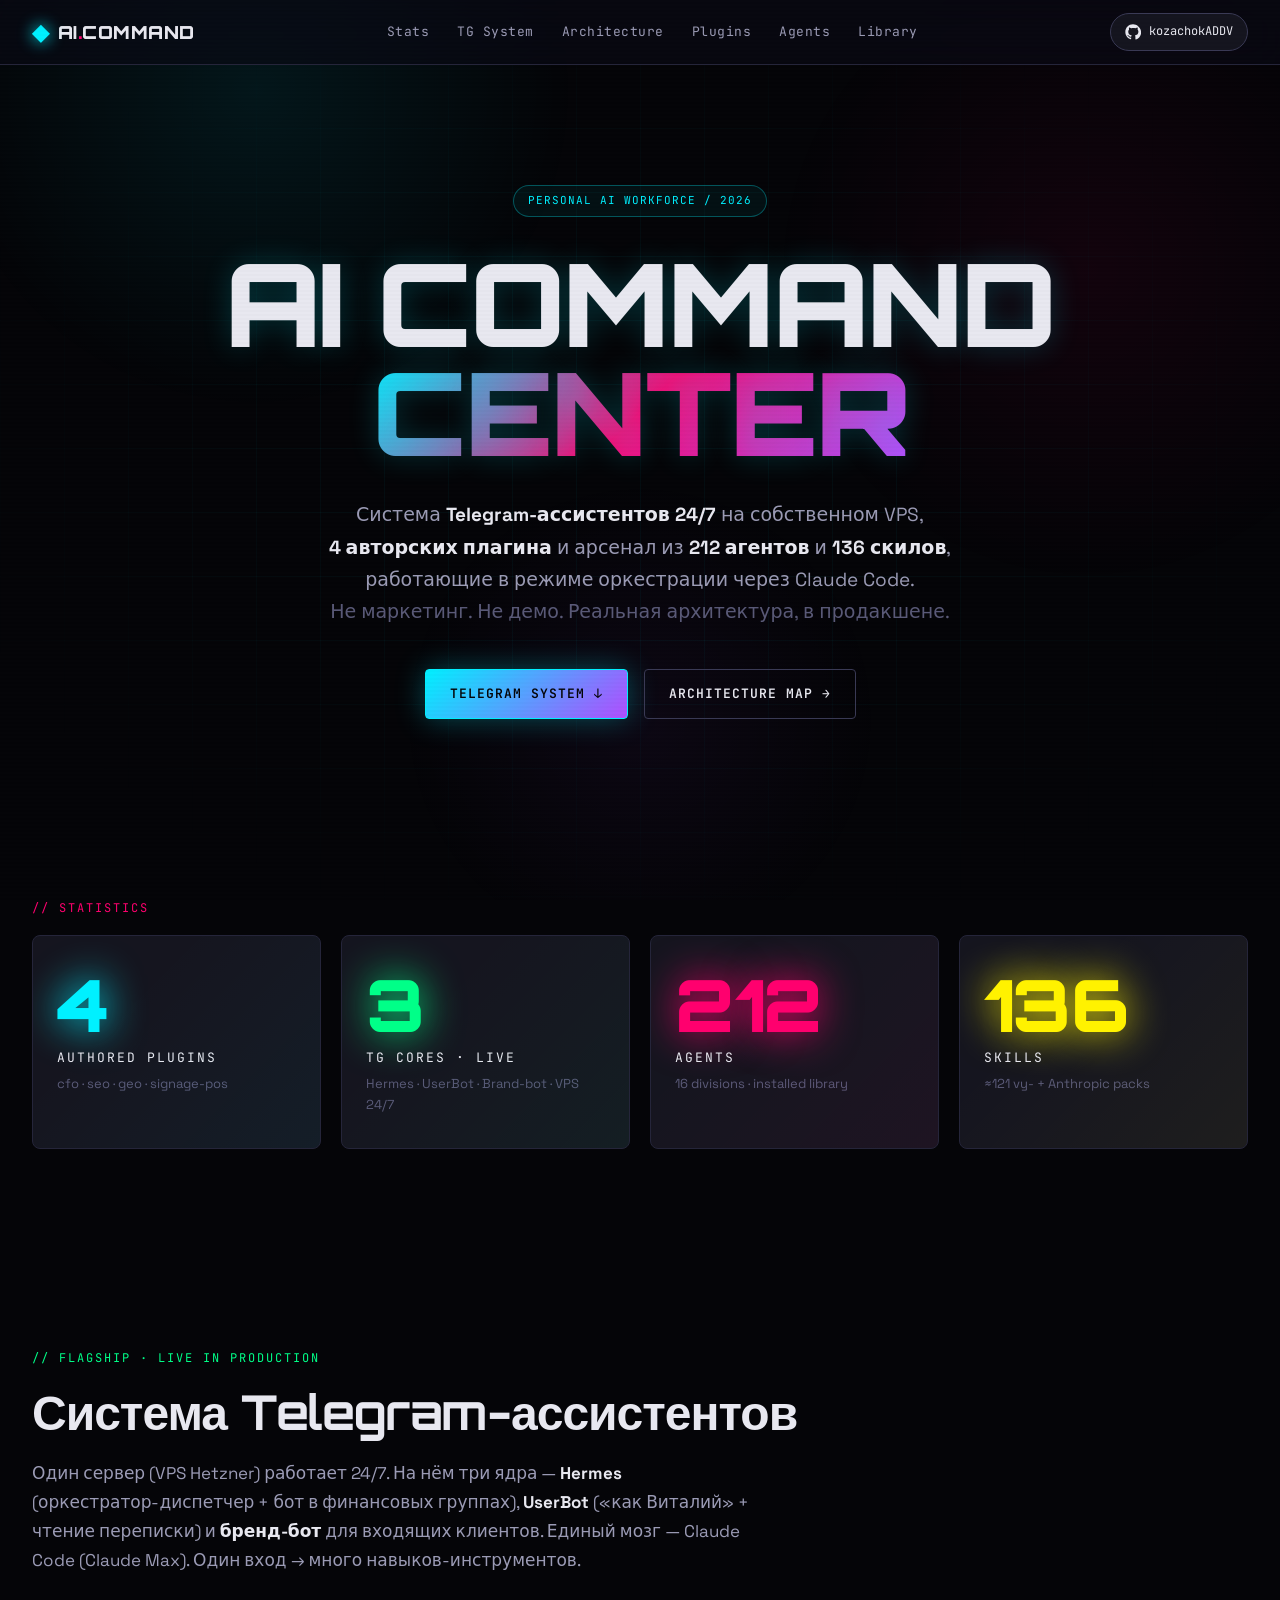
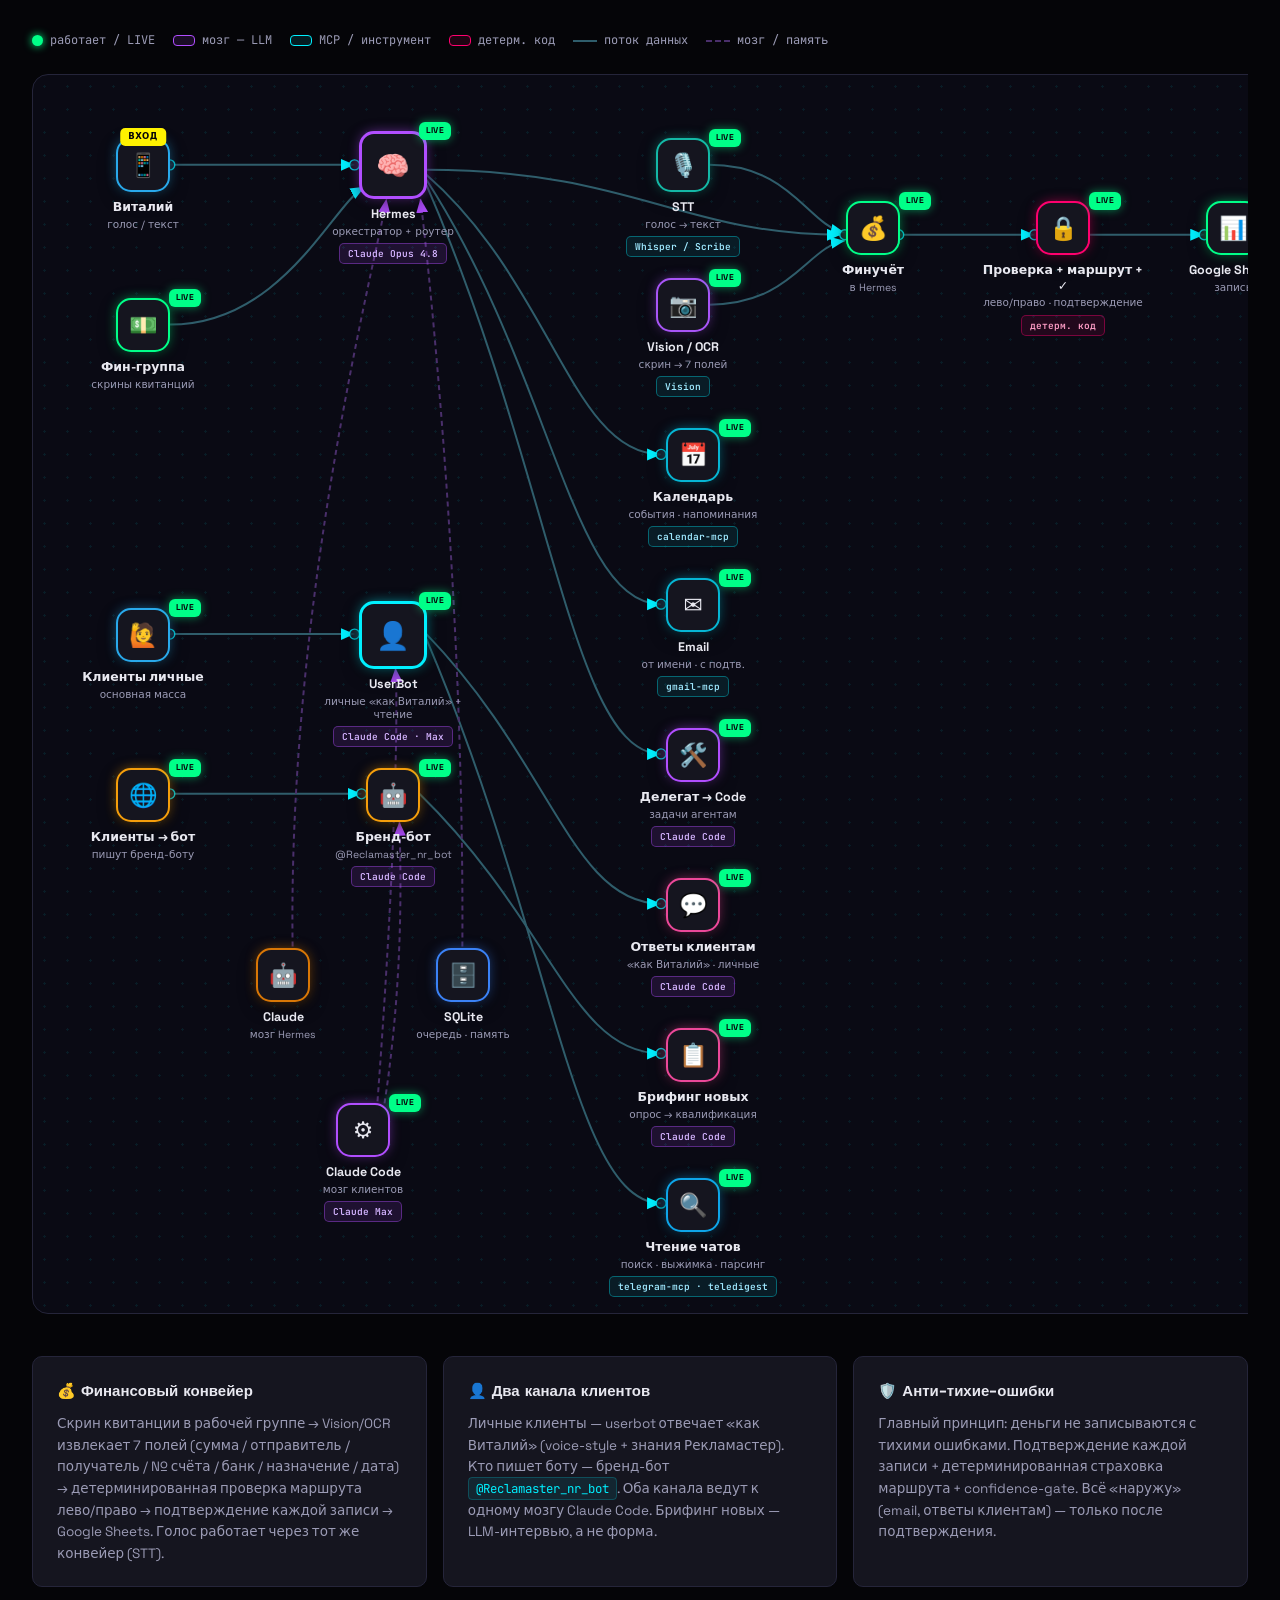
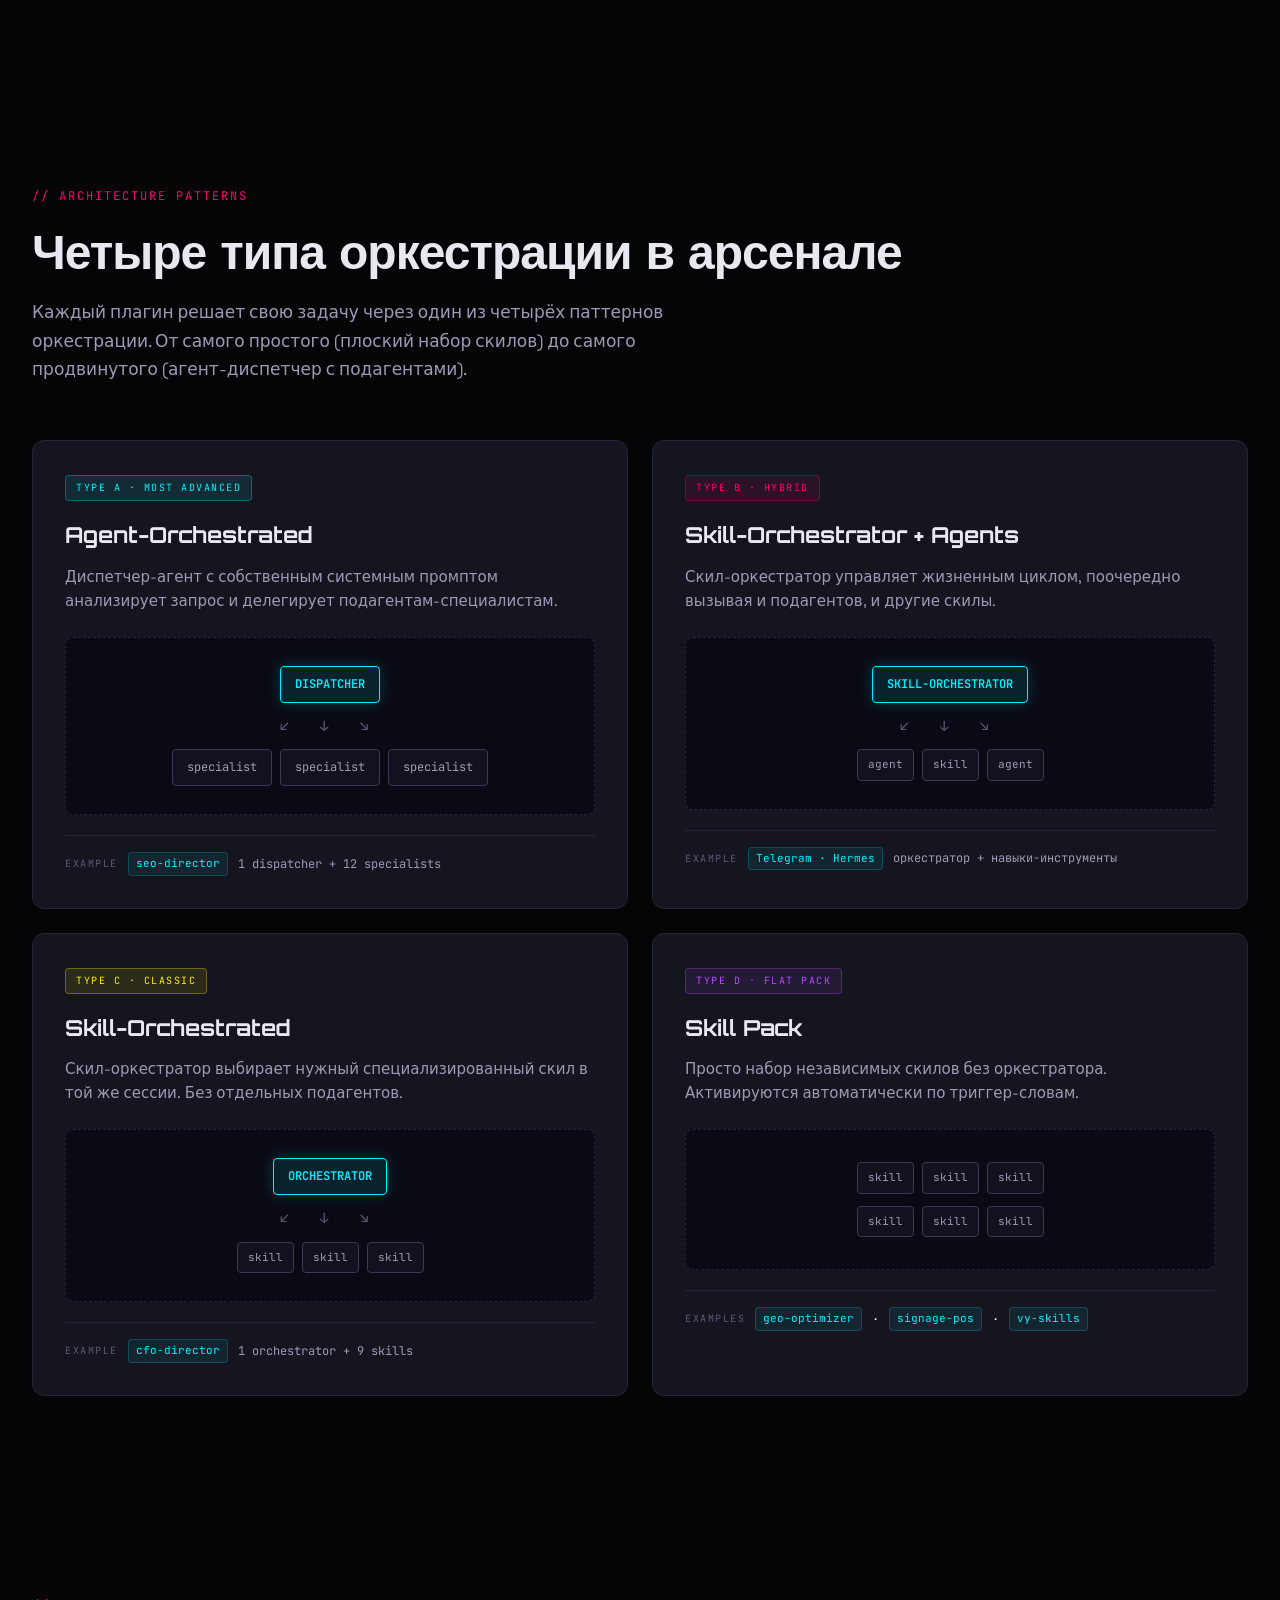
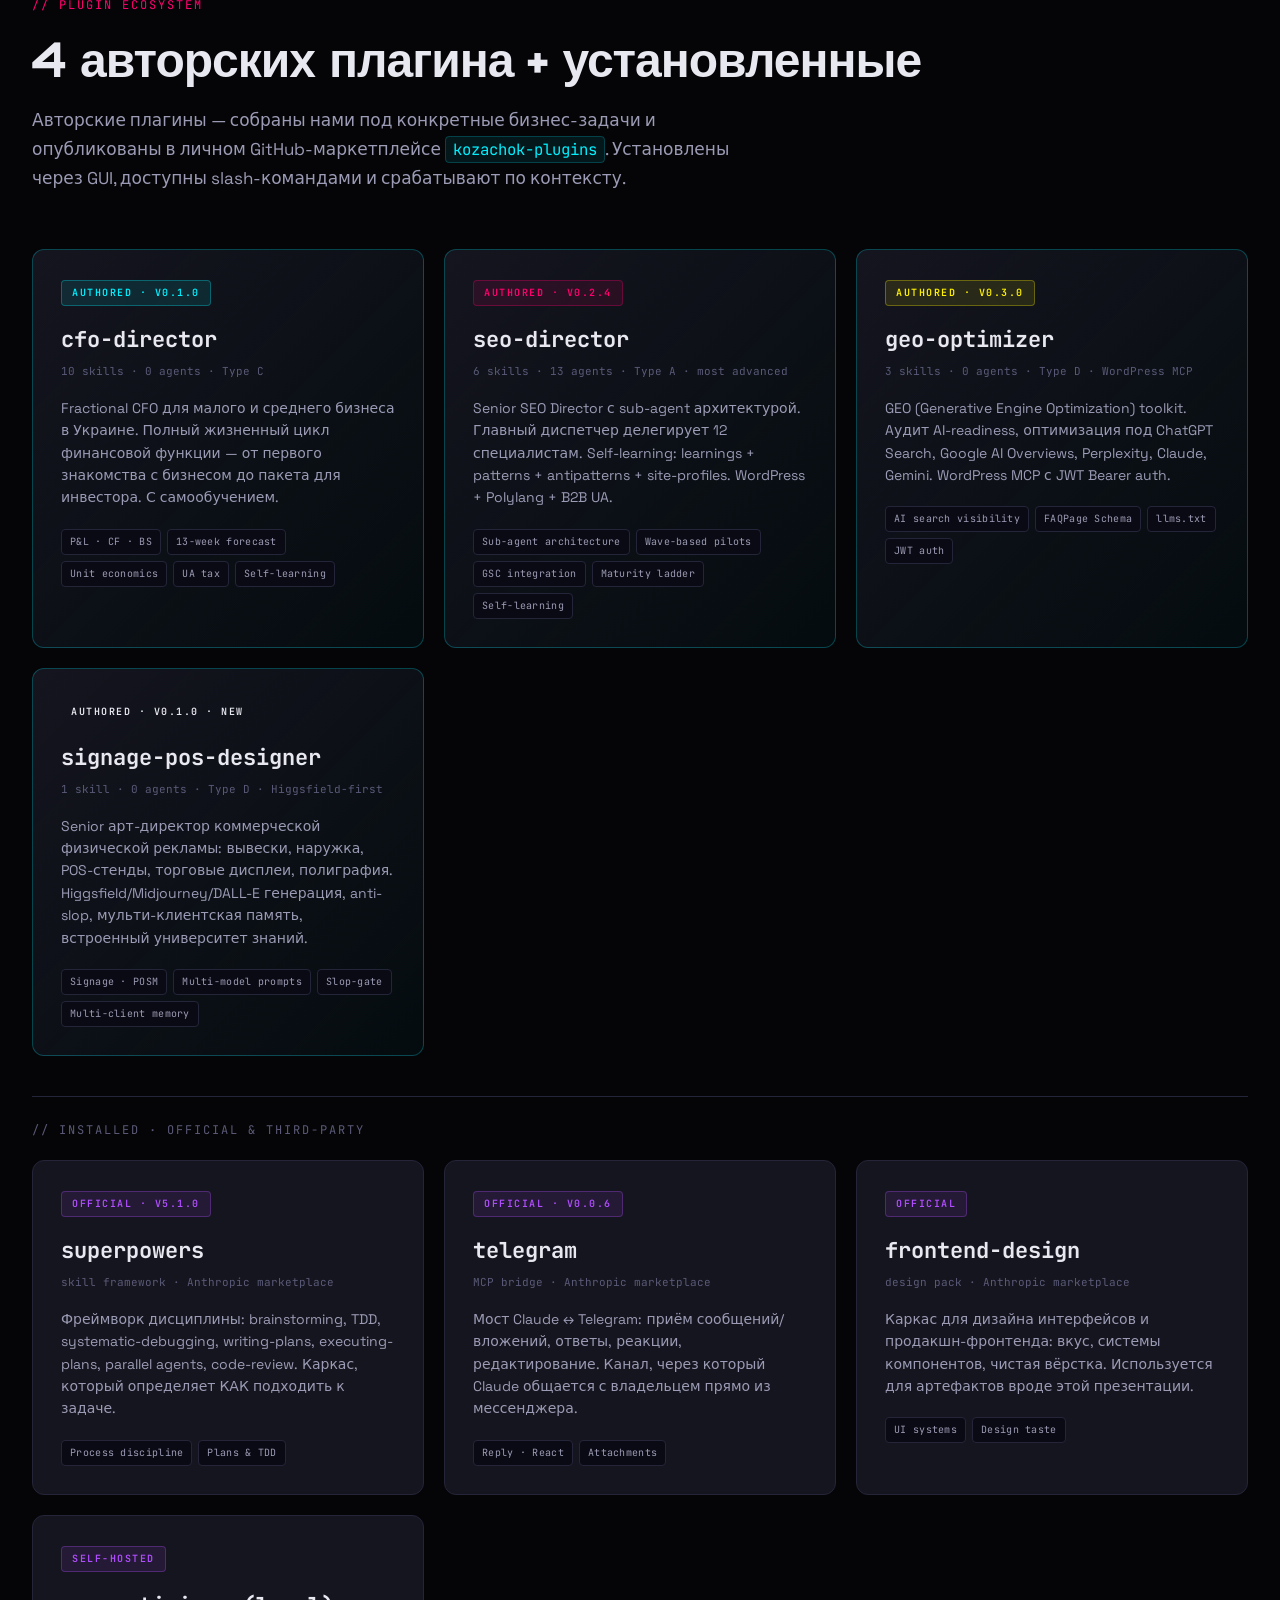
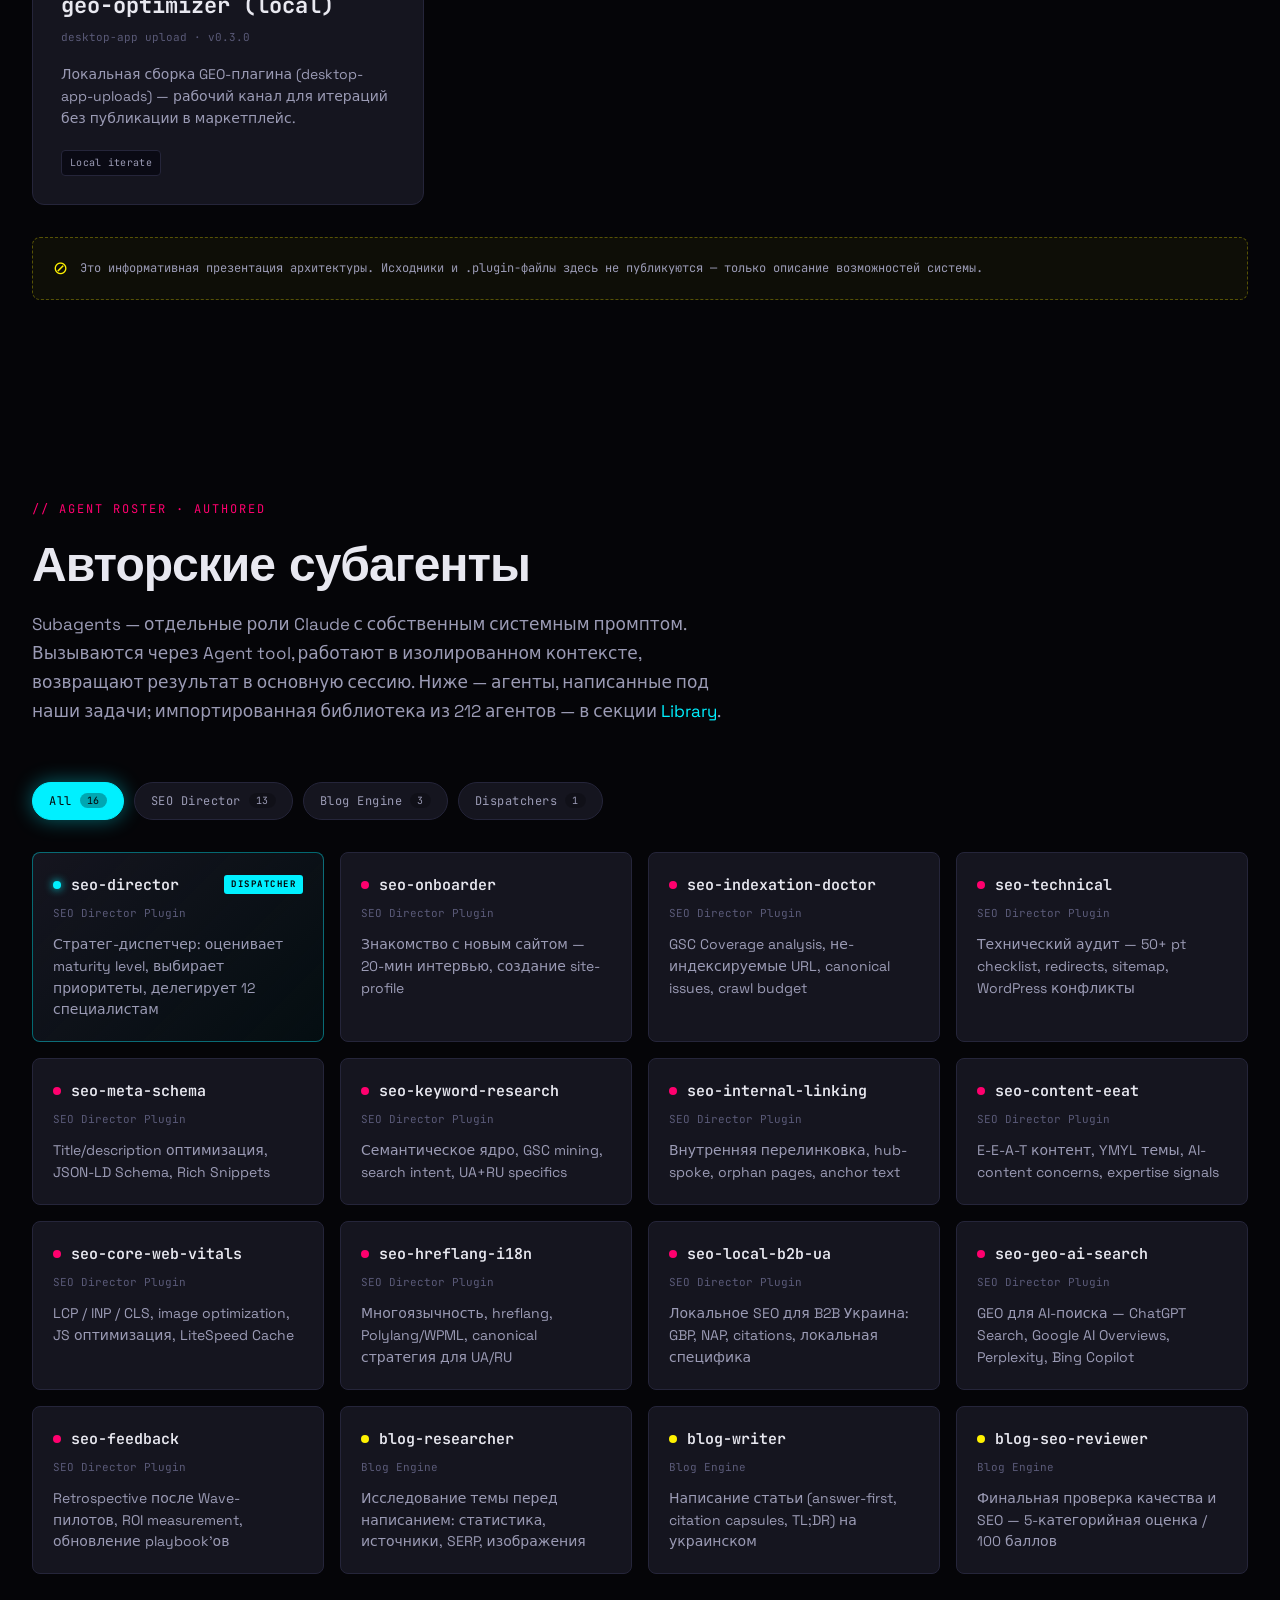
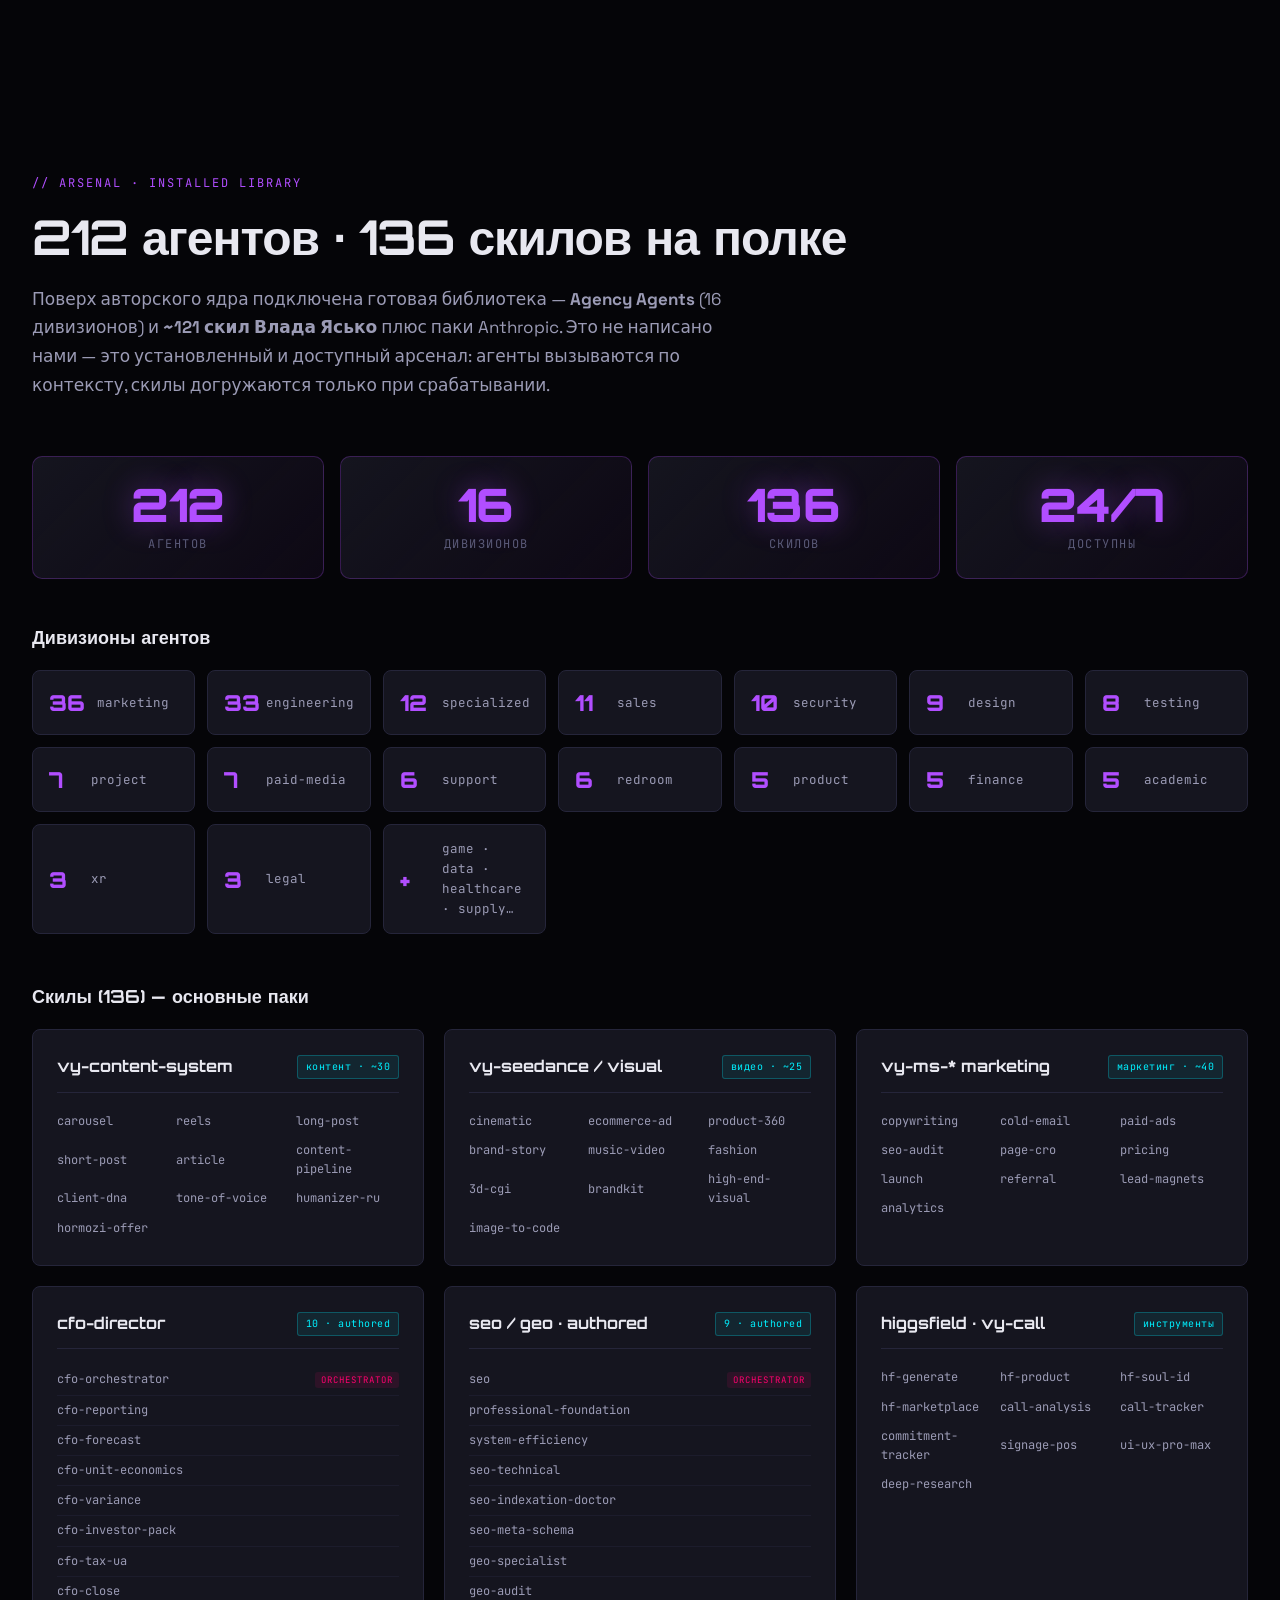
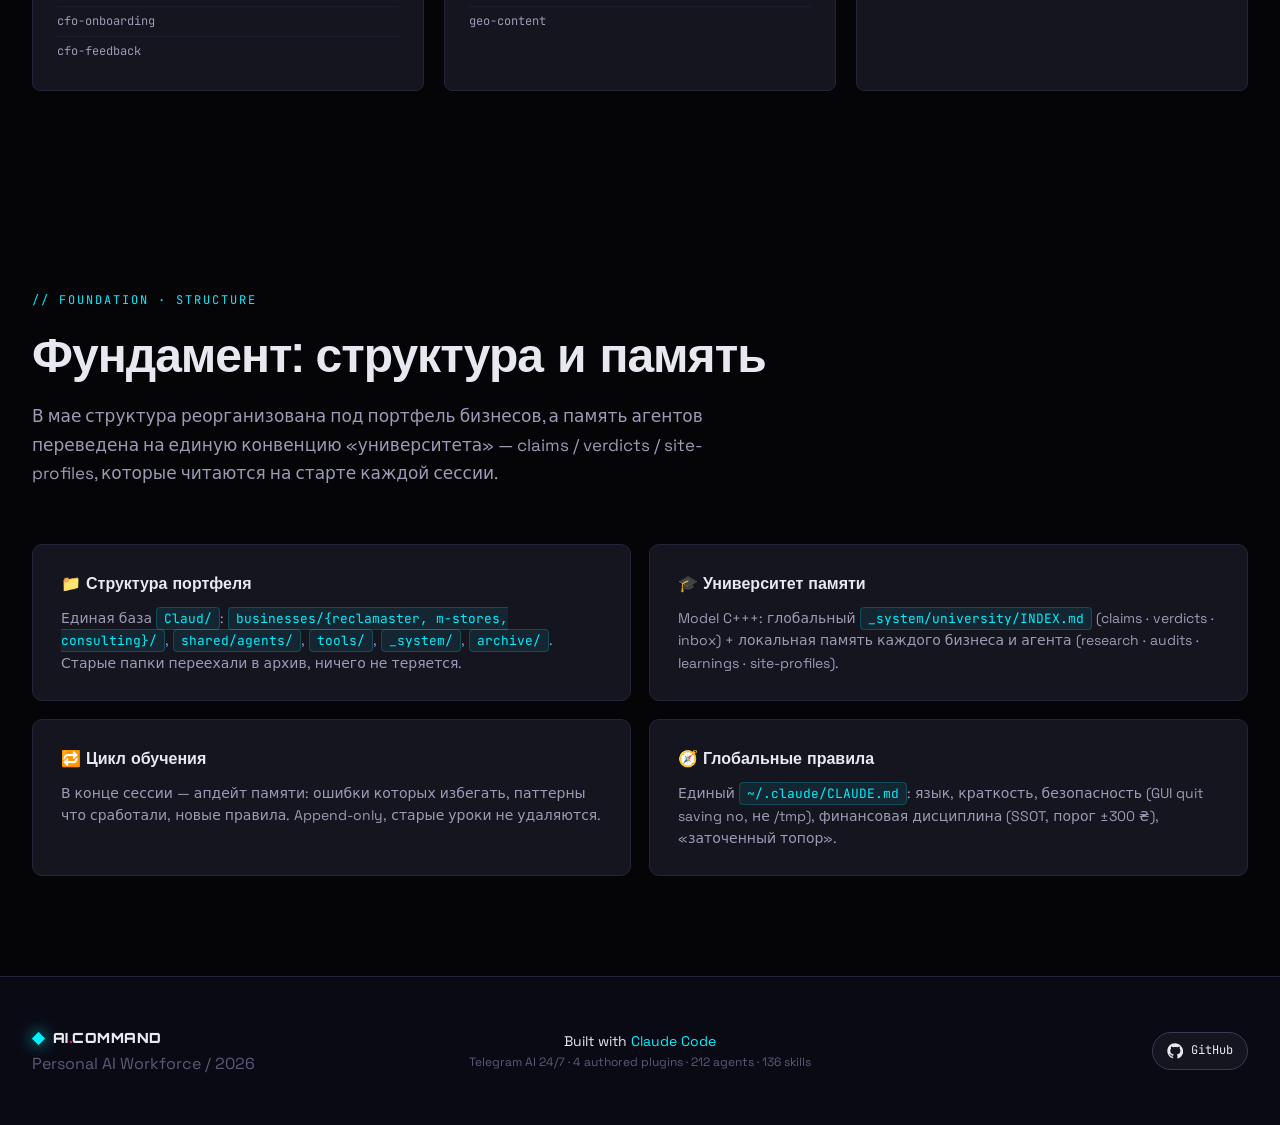
==== v2/index.html @ e868cdbb "v2: Telegram AI system + 212 agents/136 skills library; keep v1 archived - Root + /v2/ = new version" ====
<!DOCTYPE html>
<html lang="ru">
<head>
<meta charset="UTF-8">
<meta name="viewport" content="width=device-width, initial-scale=1.0">
<meta name="description" content="Personal AI Workforce — система Telegram-ассистентов 24/7, 4 авторских плагина, 212 агентов и 136 скилов. Архитектура персональной AI-команды на базе Claude Code.">
<meta name="theme-color" content="#0a0a0f">
<title>AI COMMAND CENTER — Personal AI Workforce</title>
<link rel="preconnect" href="https://fonts.googleapis.com">
<link rel="preconnect" href="https://fonts.gstatic.com" crossorigin>
<link href="https://fonts.googleapis.com/css2?family=JetBrains+Mono:wght@400;600;800&family=Space+Grotesk:wght@400;500;700&family=Orbitron:wght@700;900&display=swap" rel="stylesheet">
<link rel="stylesheet" href="style.css">
</head>
<body>

<!-- Animated grid background -->
<div class="bg-grid" aria-hidden="true"></div>
<div class="bg-glow" aria-hidden="true"></div>
<div class="scanlines" aria-hidden="true"></div>

<!-- BOOT SEQUENCE OVERLAY -->
<div class="boot-overlay" id="bootOverlay">
  <div class="boot-content">
    <div class="boot-line">&gt; SYSTEM INITIALIZED<span class="cursor">_</span></div>
    <div class="boot-line">&gt; LOADING NEURAL ARCHITECTURE...</div>
    <div class="boot-line">&gt; TELEGRAM AI SYSTEM — ONLINE 24/7</div>
    <div class="boot-line">&gt; SPAWNING 212 AGENTS · 136 SKILLS</div>
    <div class="boot-line">&gt; MOUNTING 4 AUTHORED PLUGINS</div>
    <div class="boot-line success">&gt; AI COMMAND CENTER ONLINE</div>
  </div>
</div>

<!-- HEADER -->
<header class="site-header">
  <div class="container header-row">
    <div class="logo">
      <span class="logo-mark">◆</span>
      <span class="logo-text">AI<span class="accent">.</span>COMMAND</span>
    </div>
    <nav class="site-nav">
      <a href="#stats">Stats</a>
      <a href="#system">TG System</a>
      <a href="#architecture">Architecture</a>
      <a href="#plugins">Plugins</a>
      <a href="#agents">Agents</a>
      <a href="#library">Library</a>
    </nav>
    <a class="github-pill" href="https://github.com/kozachokADDV/ai-arsenal" target="_blank" rel="noopener">
      <svg width="16" height="16" viewBox="0 0 24 24" fill="currentColor"><path d="M12 .5C5.6.5.5 5.6.5 12c0 5.1 3.3 9.4 7.9 10.9.6.1.8-.2.8-.6v-2c-3.2.7-3.9-1.4-3.9-1.4-.5-1.3-1.3-1.7-1.3-1.7-1.1-.7.1-.7.1-.7 1.2.1 1.8 1.2 1.8 1.2 1.1 1.8 2.8 1.3 3.5 1 .1-.8.4-1.3.8-1.6-2.6-.3-5.3-1.3-5.3-5.7 0-1.3.4-2.3 1.2-3.1-.1-.3-.5-1.5.1-3.2 0 0 1-.3 3.3 1.2 1-.3 2-.4 3-.4s2 .1 3 .4c2.3-1.5 3.3-1.2 3.3-1.2.6 1.7.2 2.9.1 3.2.7.8 1.2 1.8 1.2 3.1 0 4.4-2.7 5.4-5.3 5.7.4.4.8 1.1.8 2.2v3.3c0 .3.2.7.8.6 4.6-1.5 7.9-5.8 7.9-10.9C23.5 5.6 18.4.5 12 .5z"/></svg>
      <span>kozachokADDV</span>
    </a>
  </div>
</header>

<!-- HERO -->
<section class="hero">
  <div class="container hero-content">
    <div class="hero-tag">PERSONAL AI WORKFORCE / 2026</div>
    <h1 class="hero-title">
      <span class="glitch" data-text="AI COMMAND">AI COMMAND</span>
      <br>
      <span class="glitch alt" data-text="CENTER">CENTER</span>
    </h1>
    <p class="hero-sub">
      Система <strong>Telegram-ассистентов 24/7</strong> на собственном VPS,<br>
      <strong>4 авторских плагина</strong> и арсенал из <strong>212 агентов</strong> и <strong>136 скилов</strong>,<br>
      работающие в режиме оркестрации через Claude Code.<br>
      <span class="muted">Не маркетинг. Не демо. Реальная архитектура, в продакшене.</span>
    </p>
    <div class="hero-cta">
      <a href="#system" class="btn-primary">TELEGRAM SYSTEM ↓</a>
      <a href="#architecture" class="btn-ghost">ARCHITECTURE MAP →</a>
    </div>
  </div>
</section>

<!-- STATS -->
<section class="stats" id="stats">
  <div class="container">
    <div class="section-label">// STATISTICS</div>
    <div class="stats-grid">
      <div class="stat-card cyan">
        <div class="stat-num" data-target="4">0</div>
        <div class="stat-label">Authored plugins</div>
        <div class="stat-sub">cfo · seo · geo · signage-pos</div>
      </div>
      <div class="stat-card green">
        <div class="stat-num" data-target="3">0</div>
        <div class="stat-label">TG cores · LIVE</div>
        <div class="stat-sub">Hermes · UserBot · Brand-bot · VPS 24/7</div>
      </div>
      <div class="stat-card magenta">
        <div class="stat-num" data-target="212">0</div>
        <div class="stat-label">Agents</div>
        <div class="stat-sub">16 divisions · installed library</div>
      </div>
      <div class="stat-card yellow">
        <div class="stat-num" data-target="136">0</div>
        <div class="stat-label">Skills</div>
        <div class="stat-sub">≈121 vy- + Anthropic packs</div>
      </div>
    </div>
  </div>
</section>

<!-- TELEGRAM ASSISTANT SYSTEM -->
<section class="tg-section" id="system">
  <div class="container">
    <div class="section-label">// FLAGSHIP · LIVE IN PRODUCTION</div>
    <h2 class="section-title">Система Telegram-ассистентов</h2>
    <p class="section-intro">
      Один сервер (VPS Hetzner) работает 24/7. На нём три ядра — <strong>Hermes</strong> (оркестратор-диспетчер + бот в финансовых группах), <strong>UserBot</strong> («как Виталий» + чтение переписки) и <strong>бренд-бот</strong> для входящих клиентов. Единый мозг — Claude Code (Claude Max). Один вход → много навыков-инструментов.
    </p>

    <div class="tg-legend">
      <span><i class="tg-st live"></i> работает / LIVE</span>
      <span><i class="tg-chip-demo brain"></i> мозг — LLM</span>
      <span><i class="tg-chip-demo tool"></i> MCP / инструмент</span>
      <span><i class="tg-chip-demo det"></i> детерм. код</span>
      <span><i class="tg-line"></i> поток данных</span>
      <span><i class="tg-line d"></i> мозг / память</span>
    </div>

    <div class="tg-scroll">
      <div class="tg-canvas">
        <svg class="tg-wires" viewBox="0 0 1340 1240" preserveAspectRatio="none">
          <defs>
            <marker id="ar" markerWidth="9" markerHeight="9" refX="7" refY="3" orient="auto"><path d="M0,0 L7,3 L0,6 Z" fill="#00f0ff"/></marker>
            <marker id="ard" markerWidth="9" markerHeight="9" refX="7" refY="3" orient="auto"><path d="M0,0 L7,3 L0,6 Z" fill="#b14eff"/></marker>
          </defs>
          <g fill="none" stroke="#2f5d6b" stroke-width="2" marker-end="url(#ar)">
            <path d="M137,90 C240,90 290,90 322,90"/>
            <path d="M137,250 C250,250 300,130 332,112"/>
            <path d="M137,560 C240,560 290,560 322,560"/>
            <path d="M137,720 C240,720 300,720 329,720"/>
            <path d="M394,95 C600,95 650,160 809,160"/>
            <path d="M394,100 C520,210 540,380 629,380"/>
            <path d="M394,105 C520,300 540,530 629,530"/>
            <path d="M394,110 C520,400 540,680 629,680"/>
            <path d="M394,560 C520,690 540,830 629,830"/>
            <path d="M394,565 C520,860 540,1130 629,1130"/>
            <path d="M387,720 C520,850 540,980 629,980"/>
            <path d="M677,90 C760,90 775,150 813,158"/>
            <path d="M677,230 C760,230 775,172 813,166"/>
            <path d="M867,160 C950,160 960,160 1003,160"/>
            <path d="M1057,160 C1140,160 1150,160 1173,160"/>
          </g>
          <g fill="none" stroke="#4a2f6b" stroke-width="2" stroke-dasharray="5 4" marker-end="url(#ard)">
            <path d="M260,873 C255,520 345,180 354,124"/>
            <path d="M430,873 C432,520 395,180 388,124"/>
            <path d="M345,1028 C362,800 366,640 363,594"/>
            <path d="M352,1030 C372,900 368,790 367,748"/>
          </g>
          <g fill="#1c1c2a" stroke="#00f0ff" stroke-width="1.4" opacity="0.85">
            <circle cx="137" cy="90" r="5"/><circle cx="322" cy="90" r="5"/>
            <circle cx="137" cy="560" r="5"/><circle cx="322" cy="560" r="5"/>
            <circle cx="137" cy="720" r="5"/><circle cx="329" cy="720" r="5"/>
            <circle cx="629" cy="380" r="5"/><circle cx="629" cy="530" r="5"/><circle cx="629" cy="680" r="5"/>
            <circle cx="629" cy="830" r="5"/><circle cx="629" cy="980" r="5"/><circle cx="629" cy="1130" r="5"/>
            <circle cx="813" cy="160" r="5"/><circle cx="867" cy="160" r="5"/><circle cx="1003" cy="160" r="5"/><circle cx="1173" cy="160" r="5"/>
          </g>
        </svg>

        <!-- INPUTS -->
        <div class="tg-node" style="--c:#29a9eb;left:110px;top:63px"><span class="tg-trig">вход</span><div class="tg-ic">📱</div><div class="tg-nm">Виталий</div><div class="tg-sb">голос / текст</div></div>
        <div class="tg-node" style="--c:#00ff88;left:110px;top:223px"><span class="tg-st live">LIVE</span><div class="tg-ic">💵</div><div class="tg-nm">Фин-группа</div><div class="tg-sb">скрины квитанций</div></div>
        <div class="tg-node" style="--c:#29a9eb;left:110px;top:533px"><span class="tg-st live">LIVE</span><div class="tg-ic">🙋</div><div class="tg-nm">Клиенты личные</div><div class="tg-sb">основная масса</div></div>
        <div class="tg-node" style="--c:#f59e0b;left:110px;top:693px"><span class="tg-st live">LIVE</span><div class="tg-ic">🌐</div><div class="tg-nm">Клиенты → бот</div><div class="tg-sb">пишут бренд-боту</div></div>

        <!-- CORES -->
        <div class="tg-node big" style="--c:#b14eff;left:360px;top:56px"><span class="tg-st live">LIVE</span><div class="tg-ic">🧠</div><div class="tg-nm">Hermes</div><div class="tg-sb">оркестратор + роутер</div><div class="tg-br brain">Claude Opus 4.8</div></div>
        <div class="tg-node big" style="--c:#00f0ff;left:360px;top:526px"><span class="tg-st live">LIVE</span><div class="tg-ic">👤</div><div class="tg-nm">UserBot</div><div class="tg-sb">личные «как Виталий» + чтение</div><div class="tg-br brain">Claude Code · Max</div></div>
        <div class="tg-node" style="--c:#f59e0b;left:360px;top:693px"><span class="tg-st live">LIVE</span><div class="tg-ic">🤖</div><div class="tg-nm">Бренд-бот</div><div class="tg-sb">@Reclamaster_nr_bot</div><div class="tg-br brain">Claude Code</div></div>

        <!-- SUBS -->
        <div class="tg-node" style="--c:#d97706;left:250px;top:873px"><div class="tg-ic">🤖</div><div class="tg-nm">Claude</div><div class="tg-sb">мозг Hermes</div></div>
        <div class="tg-node" style="--c:#3b82f6;left:430px;top:873px"><div class="tg-ic">🗄️</div><div class="tg-nm">SQLite</div><div class="tg-sb">очередь · память</div></div>
        <div class="tg-node" style="--c:#b14eff;left:330px;top:1028px"><span class="tg-st live">LIVE</span><div class="tg-ic">⚙️</div><div class="tg-nm">Claude Code</div><div class="tg-sb">мозг клиентов</div><div class="tg-br brain">Claude Max</div></div>

        <!-- FINANCE BAND -->
        <div class="tg-node" style="--c:#14b8a6;left:650px;top:63px"><span class="tg-st live">LIVE</span><div class="tg-ic">🎙️</div><div class="tg-nm">STT</div><div class="tg-sb">голос → текст</div><div class="tg-br tool">Whisper / Scribe</div></div>
        <div class="tg-node" style="--c:#a855f7;left:650px;top:203px"><span class="tg-st live">LIVE</span><div class="tg-ic">📷</div><div class="tg-nm">Vision / OCR</div><div class="tg-sb">скрин → 7 полей</div><div class="tg-br tool">Vision</div></div>
        <div class="tg-node" style="--c:#00ff88;left:840px;top:126px"><span class="tg-st live">LIVE</span><div class="tg-ic">💰</div><div class="tg-nm">Финучёт</div><div class="tg-sb">в Hermes</div></div>
        <div class="tg-node" style="--c:#ff006e;left:1030px;top:126px"><span class="tg-st live">LIVE</span><div class="tg-ic">🔒</div><div class="tg-nm">Проверка + маршрут + ✓</div><div class="tg-sb">лево/право · подтверждение</div><div class="tg-br det">детерм. код</div></div>
        <div class="tg-node" style="--c:#00ff88;left:1200px;top:126px"><span class="tg-st live">LIVE</span><div class="tg-ic">📊</div><div class="tg-nm">Google Sheets</div><div class="tg-sb">запись</div></div>

        <!-- SKILLS COLUMN -->
        <div class="tg-node" style="--c:#06b6d4;left:660px;top:353px"><span class="tg-st live">LIVE</span><div class="tg-ic">📅</div><div class="tg-nm">Календарь</div><div class="tg-sb">события · напоминания</div><div class="tg-br tool">calendar-mcp</div></div>
        <div class="tg-node" style="--c:#06b6d4;left:660px;top:503px"><span class="tg-st live">LIVE</span><div class="tg-ic">✉️</div><div class="tg-nm">Email</div><div class="tg-sb">от имени · с подтв.</div><div class="tg-br tool">gmail-mcp</div></div>
        <div class="tg-node" style="--c:#b14eff;left:660px;top:653px"><span class="tg-st live">LIVE</span><div class="tg-ic">🛠️</div><div class="tg-nm">Делегат → Code</div><div class="tg-sb">задачи агентам</div><div class="tg-br brain">Claude Code</div></div>
        <div class="tg-node" style="--c:#ec4899;left:660px;top:803px"><span class="tg-st live">LIVE</span><div class="tg-ic">💬</div><div class="tg-nm">Ответы клиентам</div><div class="tg-sb">«как Виталий» · личные</div><div class="tg-br brain">Claude Code</div></div>
        <div class="tg-node" style="--c:#ec4899;left:660px;top:953px"><span class="tg-st live">LIVE</span><div class="tg-ic">📋</div><div class="tg-nm">Брифинг новых</div><div class="tg-sb">опрос → квалификация</div><div class="tg-br brain">Claude Code</div></div>
        <div class="tg-node" style="--c:#0ea5e9;left:660px;top:1103px"><span class="tg-st live">LIVE</span><div class="tg-ic">🔍</div><div class="tg-nm">Чтение чатов</div><div class="tg-sb">поиск · выжимка · парсинг</div><div class="tg-br tool">telegram-mcp · teledigest</div></div>
      </div>
    </div>

    <div class="tg-cards">
      <div class="tg-card">
        <h4>💰 Финансовый конвейер</h4>
        <p>Скрин квитанции в рабочей группе → Vision/OCR извлекает 7 полей (сумма / отправитель / получатель / № счёта / банк / назначение / дата) → детерминированная проверка маршрута лево/право → подтверждение каждой записи → Google Sheets. Голос работает через тот же конвейер (STT).</p>
      </div>
      <div class="tg-card">
        <h4>👤 Два канала клиентов</h4>
        <p>Личные клиенты — userbot отвечает «как Виталий» (voice-style + знания Рекламастер). Кто пишет боту — бренд-бот <code>@Reclamaster_nr_bot</code>. Оба канала ведут к одному мозгу Claude Code. Брифинг новых — LLM-интервью, а не форма.</p>
      </div>
      <div class="tg-card">
        <h4>🛡️ Анти-тихие-ошибки</h4>
        <p>Главный принцип: деньги не записываются с тихими ошибками. Подтверждение каждой записи + детерминированная страховка маршрута + confidence-gate. Всё «наружу» (email, ответы клиентам) — только после подтверждения.</p>
      </div>
    </div>
  </div>
</section>

<!-- ARCHITECTURE -->
<section class="architecture" id="architecture">
  <div class="container">
    <div class="section-label">// ARCHITECTURE PATTERNS</div>
    <h2 class="section-title">Четыре типа оркестрации в арсенале</h2>
    <p class="section-intro">
      Каждый плагин решает свою задачу через один из четырёх паттернов оркестрации.
      От самого простого (плоский набор скилов) до самого продвинутого (агент-диспетчер с подагентами).
    </p>

    <div class="arch-grid">
      <article class="arch-card">
        <div class="arch-tag cyan">TYPE A · MOST ADVANCED</div>
        <h3>Agent-Orchestrated</h3>
        <p class="arch-desc">Диспетчер-агент с собственным системным промптом анализирует запрос и делегирует подагентам-специалистам.</p>
        <div class="arch-diagram">
          <div class="arch-node primary">DISPATCHER</div>
          <div class="arch-arrows">↙ ↓ ↘</div>
          <div class="arch-row">
            <div class="arch-node">specialist</div>
            <div class="arch-node">specialist</div>
            <div class="arch-node">specialist</div>
          </div>
        </div>
        <div class="arch-example">
          <span class="arch-example-label">EXAMPLE</span>
          <code>seo-director</code>
          <span class="arch-example-meta">1 dispatcher + 12 specialists</span>
        </div>
      </article>

      <article class="arch-card">
        <div class="arch-tag magenta">TYPE B · HYBRID</div>
        <h3>Skill-Orchestrator + Agents</h3>
        <p class="arch-desc">Скил-оркестратор управляет жизненным циклом, поочередно вызывая и подагентов, и другие скилы.</p>
        <div class="arch-diagram">
          <div class="arch-node primary">SKILL-ORCHESTRATOR</div>
          <div class="arch-arrows">↙ ↓ ↘</div>
          <div class="arch-row">
            <div class="arch-node sm">agent</div>
            <div class="arch-node sm">skill</div>
            <div class="arch-node sm">agent</div>
          </div>
        </div>
        <div class="arch-example">
          <span class="arch-example-label">EXAMPLE</span>
          <code>Telegram · Hermes</code>
          <span class="arch-example-meta">оркестратор + навыки-инструменты</span>
        </div>
      </article>

      <article class="arch-card">
        <div class="arch-tag yellow">TYPE C · CLASSIC</div>
        <h3>Skill-Orchestrated</h3>
        <p class="arch-desc">Скил-оркестратор выбирает нужный специализированный скил в той же сессии. Без отдельных подагентов.</p>
        <div class="arch-diagram">
          <div class="arch-node primary">ORCHESTRATOR</div>
          <div class="arch-arrows">↙ ↓ ↘</div>
          <div class="arch-row">
            <div class="arch-node sm">skill</div>
            <div class="arch-node sm">skill</div>
            <div class="arch-node sm">skill</div>
          </div>
        </div>
        <div class="arch-example">
          <span class="arch-example-label">EXAMPLE</span>
          <code>cfo-director</code>
          <span class="arch-example-meta">1 orchestrator + 9 skills</span>
        </div>
      </article>

      <article class="arch-card">
        <div class="arch-tag purple">TYPE D · FLAT PACK</div>
        <h3>Skill Pack</h3>
        <p class="arch-desc">Просто набор независимых скилов без оркестратора. Активируются автоматически по триггер-словам.</p>
        <div class="arch-diagram">
          <div class="arch-row pack">
            <div class="arch-node sm">skill</div>
            <div class="arch-node sm">skill</div>
            <div class="arch-node sm">skill</div>
          </div>
          <div class="arch-row pack">
            <div class="arch-node sm">skill</div>
            <div class="arch-node sm">skill</div>
            <div class="arch-node sm">skill</div>
          </div>
        </div>
        <div class="arch-example">
          <span class="arch-example-label">EXAMPLES</span>
          <code>geo-optimizer</code> · <code>signage-pos</code> · <code>vy-skills</code>
        </div>
      </article>
    </div>
  </div>
</section>

<!-- PLUGINS -->
<section class="plugins" id="plugins">
  <div class="container">
    <div class="section-label">// PLUGIN ECOSYSTEM</div>
    <h2 class="section-title">4 авторских плагина + установленные</h2>
    <p class="section-intro">
      Авторские плагины — собраны нами под конкретные бизнес-задачи и опубликованы в личном GitHub-маркетплейсе <code>kozachok-plugins</code>. Установлены через GUI, доступны slash-командами и срабатывают по контексту.
    </p>

    <div class="plugins-grid">
      <article class="plugin-card authored">
        <div class="plugin-tag cyan">AUTHORED · v0.1.0</div>
        <h3>cfo-director</h3>
        <div class="plugin-meta">10 skills · 0 agents · Type C</div>
        <p>Fractional CFO для малого и среднего бизнеса в Украине. Полный жизненный цикл финансовой функции — от первого знакомства с бизнесом до пакета для инвестора. С самообучением.</p>
        <div class="plugin-tags">
          <span class="tag">P&amp;L · CF · BS</span>
          <span class="tag">13-week forecast</span>
          <span class="tag">Unit economics</span>
          <span class="tag">UA tax</span>
          <span class="tag">Self-learning</span>
        </div>
      </article>

      <article class="plugin-card authored">
        <div class="plugin-tag magenta">AUTHORED · v0.2.4</div>
        <h3>seo-director</h3>
        <div class="plugin-meta">6 skills · 13 agents · Type A · most advanced</div>
        <p>Senior SEO Director с sub-agent архитектурой. Главный диспетчер делегирует 12 специалистам. Self-learning: learnings + patterns + antipatterns + site-profiles. WordPress + Polylang + B2B UA.</p>
        <div class="plugin-tags">
          <span class="tag">Sub-agent architecture</span>
          <span class="tag">Wave-based pilots</span>
          <span class="tag">GSC integration</span>
          <span class="tag">Maturity ladder</span>
          <span class="tag">Self-learning</span>
        </div>
      </article>

      <article class="plugin-card authored">
        <div class="plugin-tag yellow">AUTHORED · v0.3.0</div>
        <h3>geo-optimizer</h3>
        <div class="plugin-meta">3 skills · 0 agents · Type D · WordPress MCP</div>
        <p>GEO (Generative Engine Optimization) toolkit. Aудит AI-readiness, оптимизация под ChatGPT Search, Google AI Overviews, Perplexity, Claude, Gemini. WordPress MCP с JWT Bearer auth.</p>
        <div class="plugin-tags">
          <span class="tag">AI search visibility</span>
          <span class="tag">FAQPage Schema</span>
          <span class="tag">llms.txt</span>
          <span class="tag">JWT auth</span>
        </div>
      </article>

      <article class="plugin-card authored">
        <div class="plugin-tag green">AUTHORED · v0.1.0 · NEW</div>
        <h3>signage-pos-designer</h3>
        <div class="plugin-meta">1 skill · 0 agents · Type D · Higgsfield-first</div>
        <p>Senior арт-директор коммерческой физической рекламы: вывески, наружка, POS-стенды, торговые дисплеи, полиграфия. Higgsfield/Midjourney/DALL-E генерация, anti-slop, мульти-клиентская память, встроенный университет знаний.</p>
        <div class="plugin-tags">
          <span class="tag">Signage · POSM</span>
          <span class="tag">Multi-model prompts</span>
          <span class="tag">Slop-gate</span>
          <span class="tag">Multi-client memory</span>
        </div>
      </article>
    </div>

    <div class="section-subhead">// INSTALLED · OFFICIAL &amp; THIRD-PARTY</div>
    <div class="plugins-grid">
      <article class="plugin-card builtin">
        <div class="plugin-tag purple">OFFICIAL · v5.1.0</div>
        <h3>superpowers</h3>
        <div class="plugin-meta">skill framework · Anthropic marketplace</div>
        <p>Фреймворк дисциплины: brainstorming, TDD, systematic-debugging, writing-plans, executing-plans, parallel agents, code-review. Каркас, который определяет КАК подходить к задаче.</p>
        <div class="plugin-tags"><span class="tag">Process discipline</span><span class="tag">Plans &amp; TDD</span></div>
      </article>

      <article class="plugin-card builtin">
        <div class="plugin-tag purple">OFFICIAL · v0.0.6</div>
        <h3>telegram</h3>
        <div class="plugin-meta">MCP bridge · Anthropic marketplace</div>
        <p>Мост Claude ↔ Telegram: приём сообщений/вложений, ответы, реакции, редактирование. Канал, через который Claude общается с владельцем прямо из мессенджера.</p>
        <div class="plugin-tags"><span class="tag">Reply · React</span><span class="tag">Attachments</span></div>
      </article>

      <article class="plugin-card builtin">
        <div class="plugin-tag purple">OFFICIAL</div>
        <h3>frontend-design</h3>
        <div class="plugin-meta">design pack · Anthropic marketplace</div>
        <p>Каркас для дизайна интерфейсов и продакшн-фронтенда: вкус, системы компонентов, чистая вёрстка. Используется для артефактов вроде этой презентации.</p>
        <div class="plugin-tags"><span class="tag">UI systems</span><span class="tag">Design taste</span></div>
      </article>

      <article class="plugin-card builtin">
        <div class="plugin-tag purple">SELF-HOSTED</div>
        <h3>geo-optimizer (local)</h3>
        <div class="plugin-meta">desktop-app upload · v0.3.0</div>
        <p>Локальная сборка GEO-плагина (desktop-app-uploads) — рабочий канал для итераций без публикации в маркетплейс.</p>
        <div class="plugin-tags"><span class="tag">Local iterate</span></div>
      </article>
    </div>

    <div class="plugins-note">
      <span class="lock-icon">⊘</span>
      Это информативная презентация архитектуры. Исходники и .plugin-файлы здесь не публикуются — только описание возможностей системы.
    </div>
  </div>
</section>

<!-- AGENT ROSTER (authored) -->
<section class="agents" id="agents">
  <div class="container">
    <div class="section-label">// AGENT ROSTER · AUTHORED</div>
    <h2 class="section-title">Авторские субагенты</h2>
    <p class="section-intro">
      Subagents — отдельные роли Claude с собственным системным промптом. Вызываются через Agent tool, работают в изолированном контексте, возвращают результат в основную сессию. Ниже — агенты, написанные под наши задачи; импортированная библиотека из 212 агентов — в секции <a href="#library">Library</a>.
    </p>

    <div class="filters" role="tablist">
      <button class="filter-chip active" data-filter="all">All <span class="chip-count">16</span></button>
      <button class="filter-chip" data-filter="seo">SEO Director <span class="chip-count">13</span></button>
      <button class="filter-chip" data-filter="blog">Blog Engine <span class="chip-count">3</span></button>
      <button class="filter-chip" data-filter="dispatcher">Dispatchers <span class="chip-count">1</span></button>
    </div>

    <div class="agent-grid" id="agentGrid">
      <!-- SEO Director -->
      <article class="agent-card dispatcher" data-categories="seo dispatcher">
        <div class="agent-head"><span class="agent-dot star"></span><h3>seo-director</h3><span class="agent-badge">DISPATCHER</span></div>
        <div class="agent-tag">SEO Director Plugin</div>
        <p>Стратег-диспетчер: оценивает maturity level, выбирает приоритеты, делегирует 12 специалистам</p>
      </article>
      <article class="agent-card seo" data-categories="seo">
        <div class="agent-head"><span class="agent-dot"></span><h3>seo-onboarder</h3></div>
        <div class="agent-tag">SEO Director Plugin</div>
        <p>Знакомство с новым сайтом — 20-мин интервью, создание site-profile</p>
      </article>
      <article class="agent-card seo" data-categories="seo">
        <div class="agent-head"><span class="agent-dot"></span><h3>seo-indexation-doctor</h3></div>
        <div class="agent-tag">SEO Director Plugin</div>
        <p>GSC Coverage analysis, не-индексируемые URL, canonical issues, crawl budget</p>
      </article>
      <article class="agent-card seo" data-categories="seo">
        <div class="agent-head"><span class="agent-dot"></span><h3>seo-technical</h3></div>
        <div class="agent-tag">SEO Director Plugin</div>
        <p>Технический аудит — 50+ pt checklist, redirects, sitemap, WordPress конфликты</p>
      </article>
      <article class="agent-card seo" data-categories="seo">
        <div class="agent-head"><span class="agent-dot"></span><h3>seo-meta-schema</h3></div>
        <div class="agent-tag">SEO Director Plugin</div>
        <p>Title/description оптимизация, JSON-LD Schema, Rich Snippets</p>
      </article>
      <article class="agent-card seo" data-categories="seo">
        <div class="agent-head"><span class="agent-dot"></span><h3>seo-keyword-research</h3></div>
        <div class="agent-tag">SEO Director Plugin</div>
        <p>Семантическое ядро, GSC mining, search intent, UA+RU specifics</p>
      </article>
      <article class="agent-card seo" data-categories="seo">
        <div class="agent-head"><span class="agent-dot"></span><h3>seo-internal-linking</h3></div>
        <div class="agent-tag">SEO Director Plugin</div>
        <p>Внутренняя перелинковка, hub-spoke, orphan pages, anchor text</p>
      </article>
      <article class="agent-card seo" data-categories="seo">
        <div class="agent-head"><span class="agent-dot"></span><h3>seo-content-eeat</h3></div>
        <div class="agent-tag">SEO Director Plugin</div>
        <p>E-E-A-T контент, YMYL темы, AI-content concerns, expertise signals</p>
      </article>
      <article class="agent-card seo" data-categories="seo">
        <div class="agent-head"><span class="agent-dot"></span><h3>seo-core-web-vitals</h3></div>
        <div class="agent-tag">SEO Director Plugin</div>
        <p>LCP / INP / CLS, image optimization, JS оптимизация, LiteSpeed Cache</p>
      </article>
      <article class="agent-card seo" data-categories="seo">
        <div class="agent-head"><span class="agent-dot"></span><h3>seo-hreflang-i18n</h3></div>
        <div class="agent-tag">SEO Director Plugin</div>
        <p>Многоязычность, hreflang, Polylang/WPML, canonical стратегия для UA/RU</p>
      </article>
      <article class="agent-card seo" data-categories="seo">
        <div class="agent-head"><span class="agent-dot"></span><h3>seo-local-b2b-ua</h3></div>
        <div class="agent-tag">SEO Director Plugin</div>
        <p>Локальное SEO для B2B Украина: GBP, NAP, citations, локальная специфика</p>
      </article>
      <article class="agent-card seo" data-categories="seo">
        <div class="agent-head"><span class="agent-dot"></span><h3>seo-geo-ai-search</h3></div>
        <div class="agent-tag">SEO Director Plugin</div>
        <p>GEO для AI-поиска — ChatGPT Search, Google AI Overviews, Perplexity, Bing Copilot</p>
      </article>
      <article class="agent-card seo" data-categories="seo">
        <div class="agent-head"><span class="agent-dot"></span><h3>seo-feedback</h3></div>
        <div class="agent-tag">SEO Director Plugin</div>
        <p>Retrospective после Wave-пилотов, ROI measurement, обновление playbook'ов</p>
      </article>

      <!-- Blog Engine -->
      <article class="agent-card blog" data-categories="blog">
        <div class="agent-head"><span class="agent-dot"></span><h3>blog-researcher</h3></div>
        <div class="agent-tag">Blog Engine</div>
        <p>Исследование темы перед написанием: статистика, источники, SERP, изображения</p>
      </article>
      <article class="agent-card blog" data-categories="blog">
        <div class="agent-head"><span class="agent-dot"></span><h3>blog-writer</h3></div>
        <div class="agent-tag">Blog Engine</div>
        <p>Написание статьи (answer-first, citation capsules, TL;DR) на украинском</p>
      </article>
      <article class="agent-card blog" data-categories="blog">
        <div class="agent-head"><span class="agent-dot"></span><h3>blog-seo-reviewer</h3></div>
        <div class="agent-tag">Blog Engine</div>
        <p>Финальная проверка качества и SEO — 5-категорийная оценка / 100 баллов</p>
      </article>
    </div>
  </div>
</section>

<!-- LIBRARY (imported arsenal) -->
<section class="library" id="library">
  <div class="container">
    <div class="section-label">// ARSENAL · INSTALLED LIBRARY</div>
    <h2 class="section-title">212 агентов · 136 скилов на полке</h2>
    <p class="section-intro">
      Поверх авторского ядра подключена готовая библиотека — <strong>Agency Agents</strong> (16 дивизионов) и <strong>~121 скил Влада Ясько</strong> плюс паки Anthropic. Это не написано нами — это установленный и доступный арсенал: агенты вызываются по контексту, скилы догружаются только при срабатывании.
    </p>

    <div class="lib-stats">
      <div class="lib-stat"><span class="lib-num">212</span><span class="lib-cap">агентов</span></div>
      <div class="lib-stat"><span class="lib-num">16</span><span class="lib-cap">дивизионов</span></div>
      <div class="lib-stat"><span class="lib-num">136</span><span class="lib-cap">скилов</span></div>
      <div class="lib-stat"><span class="lib-num">24/7</span><span class="lib-cap">доступны</span></div>
    </div>

    <h3 class="lib-subtitle">Дивизионы агентов</h3>
    <div class="lib-grid">
      <div class="lib-div"><span class="lib-div-n">36</span><span class="lib-div-name">marketing</span></div>
      <div class="lib-div"><span class="lib-div-n">33</span><span class="lib-div-name">engineering</span></div>
      <div class="lib-div"><span class="lib-div-n">12</span><span class="lib-div-name">specialized</span></div>
      <div class="lib-div"><span class="lib-div-n">11</span><span class="lib-div-name">sales</span></div>
      <div class="lib-div"><span class="lib-div-n">10</span><span class="lib-div-name">security</span></div>
      <div class="lib-div"><span class="lib-div-n">9</span><span class="lib-div-name">design</span></div>
      <div class="lib-div"><span class="lib-div-n">8</span><span class="lib-div-name">testing</span></div>
      <div class="lib-div"><span class="lib-div-n">7</span><span class="lib-div-name">project</span></div>
      <div class="lib-div"><span class="lib-div-n">7</span><span class="lib-div-name">paid-media</span></div>
      <div class="lib-div"><span class="lib-div-n">6</span><span class="lib-div-name">support</span></div>
      <div class="lib-div"><span class="lib-div-n">6</span><span class="lib-div-name">redroom</span></div>
      <div class="lib-div"><span class="lib-div-n">5</span><span class="lib-div-name">product</span></div>
      <div class="lib-div"><span class="lib-div-n">5</span><span class="lib-div-name">finance</span></div>
      <div class="lib-div"><span class="lib-div-n">5</span><span class="lib-div-name">academic</span></div>
      <div class="lib-div"><span class="lib-div-n">3</span><span class="lib-div-name">xr</span></div>
      <div class="lib-div"><span class="lib-div-n">3</span><span class="lib-div-name">legal</span></div>
      <div class="lib-div"><span class="lib-div-n">+</span><span class="lib-div-name">game · data · healthcare · supply…</span></div>
    </div>

    <h3 class="lib-subtitle">Скилы (136) — основные паки</h3>
    <div class="skills-groups">
      <div class="skills-group">
        <div class="skills-head"><h3>vy-content-system</h3><span class="badge">контент · ~30</span></div>
        <ul class="skills-list compact">
          <li>carousel</li><li>reels</li><li>long-post</li><li>short-post</li>
          <li>article</li><li>content-pipeline</li><li>client-dna</li><li>tone-of-voice</li>
          <li>humanizer-ru</li><li>hormozi-offer</li>
        </ul>
      </div>
      <div class="skills-group">
        <div class="skills-head"><h3>vy-seedance / visual</h3><span class="badge">видео · ~25</span></div>
        <ul class="skills-list compact">
          <li>cinematic</li><li>ecommerce-ad</li><li>product-360</li><li>brand-story</li>
          <li>music-video</li><li>fashion</li><li>3d-cgi</li><li>brandkit</li>
          <li>high-end-visual</li><li>image-to-code</li>
        </ul>
      </div>
      <div class="skills-group">
        <div class="skills-head"><h3>vy-ms-* marketing</h3><span class="badge">маркетинг · ~40</span></div>
        <ul class="skills-list compact">
          <li>copywriting</li><li>cold-email</li><li>paid-ads</li><li>seo-audit</li>
          <li>page-cro</li><li>pricing</li><li>launch</li><li>referral</li>
          <li>lead-magnets</li><li>analytics</li>
        </ul>
      </div>
      <div class="skills-group">
        <div class="skills-head"><h3>cfo-director</h3><span class="badge">10 · authored</span></div>
        <ul class="skills-list">
          <li>cfo-orchestrator <em>orchestrator</em></li>
          <li>cfo-reporting</li><li>cfo-forecast</li><li>cfo-unit-economics</li>
          <li>cfo-variance</li><li>cfo-investor-pack</li><li>cfo-tax-ua</li>
          <li>cfo-close</li><li>cfo-onboarding</li><li>cfo-feedback</li>
        </ul>
      </div>
      <div class="skills-group">
        <div class="skills-head"><h3>seo / geo · authored</h3><span class="badge">9 · authored</span></div>
        <ul class="skills-list">
          <li>seo <em>orchestrator</em></li>
          <li>professional-foundation</li><li>system-efficiency</li>
          <li>seo-technical</li><li>seo-indexation-doctor</li><li>seo-meta-schema</li>
          <li>geo-specialist</li><li>geo-audit</li><li>geo-content</li>
        </ul>
      </div>
      <div class="skills-group">
        <div class="skills-head"><h3>higgsfield · vy-call</h3><span class="badge">инструменты</span></div>
        <ul class="skills-list compact">
          <li>hf-generate</li><li>hf-product</li><li>hf-soul-id</li><li>hf-marketplace</li>
          <li>call-analysis</li><li>call-tracker</li><li>commitment-tracker</li>
          <li>signage-pos</li><li>ui-ux-pro-max</li><li>deep-research</li>
        </ul>
      </div>
    </div>
  </div>
</section>

<!-- FOUNDATION -->
<section class="foundation" id="foundation">
  <div class="container">
    <div class="section-label">// FOUNDATION · STRUCTURE</div>
    <h2 class="section-title">Фундамент: структура и память</h2>
    <p class="section-intro">
      В мае структура реорганизована под портфель бизнесов, а память агентов переведена на единую конвенцию «университета» — claims / verdicts / site-profiles, которые читаются на старте каждой сессии.
    </p>

    <div class="found-grid">
      <div class="found-card">
        <h4>📁 Структура портфеля</h4>
        <p>Единая база <code>Claud/</code>: <code>businesses/{reclamaster, m-stores, consulting}/</code>, <code>shared/agents/</code>, <code>tools/</code>, <code>_system/</code>, <code>archive/</code>. Старые папки переехали в архив, ничего не теряется.</p>
      </div>
      <div class="found-card">
        <h4>🎓 Университет памяти</h4>
        <p>Model C+++: глобальный <code>_system/university/INDEX.md</code> (claims · verdicts · inbox) + локальная память каждого бизнеса и агента (research · audits · learnings · site-profiles).</p>
      </div>
      <div class="found-card">
        <h4>🔁 Цикл обучения</h4>
        <p>В конце сессии — апдейт памяти: ошибки которых избегать, паттерны что сработали, новые правила. Append-only, старые уроки не удаляются.</p>
      </div>
      <div class="found-card">
        <h4>🧭 Глобальные правила</h4>
        <p>Единый <code>~/.claude/CLAUDE.md</code>: язык, краткость, безопасность (GUI quit saving no, не /tmp), финансовая дисциплина (SSOT, порог ±300 ₴), «заточенный топор».</p>
      </div>
    </div>
  </div>
</section>

<!-- FOOTER -->
<footer class="site-footer">
  <div class="container footer-row">
    <div class="footer-left">
      <div class="logo small">
        <span class="logo-mark">◆</span>
        <span class="logo-text">AI<span class="accent">.</span>COMMAND</span>
      </div>
      <p class="muted">Personal AI Workforce / 2026</p>
    </div>
    <div class="footer-mid">
      <p>Built with <a href="https://claude.com/claude-code" target="_blank" rel="noopener">Claude Code</a></p>
      <p class="muted small">Telegram AI 24/7 · 4 authored plugins · 212 agents · 136 skills</p>
    </div>
    <div class="footer-right">
      <a href="https://github.com/kozachokADDV/ai-arsenal" target="_blank" rel="noopener" class="github-pill">
        <svg width="16" height="16" viewBox="0 0 24 24" fill="currentColor"><path d="M12 .5C5.6.5.5 5.6.5 12c0 5.1 3.3 9.4 7.9 10.9.6.1.8-.2.8-.6v-2c-3.2.7-3.9-1.4-3.9-1.4-.5-1.3-1.3-1.7-1.3-1.7-1.1-.7.1-.7.1-.7 1.2.1 1.8 1.2 1.8 1.2 1.1 1.8 2.8 1.3 3.5 1 .1-.8.4-1.3.8-1.6-2.6-.3-5.3-1.3-5.3-5.7 0-1.3.4-2.3 1.2-3.1-.1-.3-.5-1.5.1-3.2 0 0 1-.3 3.3 1.2 1-.3 2-.4 3-.4s2 .1 3 .4c2.3-1.5 3.3-1.2 3.3-1.2.6 1.7.2 2.9.1 3.2.7.8 1.2 1.8 1.2 3.1 0 4.4-2.7 5.4-5.3 5.7.4.4.8 1.1.8 2.2v3.3c0 .3.2.7.8.6 4.6-1.5 7.9-5.8 7.9-10.9C23.5 5.6 18.4.5 12 .5z"/></svg>
        GitHub
      </a>
    </div>
  </div>
</footer>

<script src="script.js"></script>
</body>
</html>
---- v2/style.css ----
/* ================================================================
   AI COMMAND CENTER — cyberpunk styling
   ================================================================ */

:root {
  /* base */
  --bg-0: #050508;
  --bg-1: #0a0a14;
  --bg-2: #12121e;
  --bg-card: #15151f;
  --bg-card-hover: #1c1c2a;
  --border: #25253a;
  --border-bright: #3a3a55;
  /* text */
  --text-primary: #e8e8f0;
  --text-secondary: #9b9bb5;
  --text-muted: #5a5a78;
  /* neon */
  --cyan: #00f0ff;
  --magenta: #ff006e;
  --yellow: #fff200;
  --purple: #b14eff;
  --green: #00ff88;
  /* easing */
  --ease: cubic-bezier(0.22, 1, 0.36, 1);
}

* { box-sizing: border-box; margin: 0; padding: 0; }

html { scroll-behavior: smooth; -webkit-font-smoothing: antialiased; }

body {
  background: var(--bg-0);
  color: var(--text-primary);
  font-family: 'Space Grotesk', system-ui, -apple-system, sans-serif;
  font-size: 16px;
  line-height: 1.6;
  min-height: 100vh;
  overflow-x: hidden;
  position: relative;
}

a { color: var(--cyan); text-decoration: none; transition: color .2s var(--ease); }
a:hover { color: var(--magenta); }

code {
  font-family: 'JetBrains Mono', monospace;
  font-size: 0.92em;
  background: rgba(0, 240, 255, 0.08);
  border: 1px solid rgba(0, 240, 255, 0.2);
  padding: 2px 7px;
  border-radius: 4px;
  color: var(--cyan);
}

.container {
  max-width: 1280px;
  margin: 0 auto;
  padding: 0 32px;
}

/* ================================================================
   BACKGROUND LAYERS
   ================================================================ */

.bg-grid {
  position: fixed;
  inset: 0;
  z-index: 0;
  pointer-events: none;
  background-image:
    linear-gradient(rgba(0, 240, 255, 0.04) 1px, transparent 1px),
    linear-gradient(90deg, rgba(0, 240, 255, 0.04) 1px, transparent 1px);
  background-size: 64px 64px;
  mask-image: radial-gradient(ellipse at center, black 30%, transparent 80%);
  -webkit-mask-image: radial-gradient(ellipse at center, black 30%, transparent 80%);
  animation: gridShift 40s linear infinite;
}

@keyframes gridShift {
  0% { background-position: 0 0; }
  100% { background-position: 64px 64px; }
}

.bg-glow {
  position: fixed;
  inset: 0;
  z-index: 0;
  pointer-events: none;
  background:
    radial-gradient(800px circle at 20% 10%, rgba(0, 240, 255, 0.08), transparent 40%),
    radial-gradient(700px circle at 85% 30%, rgba(255, 0, 110, 0.06), transparent 45%),
    radial-gradient(600px circle at 50% 80%, rgba(177, 78, 255, 0.05), transparent 40%);
}

.scanlines {
  position: fixed;
  inset: 0;
  z-index: 9998;
  pointer-events: none;
  background: linear-gradient(transparent 50%, rgba(0, 0, 0, 0.04) 50%);
  background-size: 100% 4px;
  opacity: 0.3;
}

/* ================================================================
   BOOT OVERLAY
   ================================================================ */

.boot-overlay {
  position: fixed;
  inset: 0;
  z-index: 9999;
  background: var(--bg-0);
  display: grid;
  place-items: center;
  font-family: 'JetBrains Mono', monospace;
  transition: opacity .8s var(--ease), visibility .8s;
}

.boot-overlay.done {
  opacity: 0;
  visibility: hidden;
}

.boot-content {
  width: min(580px, 90vw);
  padding: 24px;
}

.boot-line {
  color: var(--cyan);
  font-size: 14px;
  margin: 6px 0;
  opacity: 0;
  animation: bootLine .4s var(--ease) forwards;
}
.boot-line:nth-child(1) { animation-delay: .15s; }
.boot-line:nth-child(2) { animation-delay: .55s; }
.boot-line:nth-child(3) { animation-delay: .95s; }
.boot-line:nth-child(4) { animation-delay: 1.35s; }
.boot-line:nth-child(5) { animation-delay: 1.75s; }
.boot-line.success { color: var(--green); animation-delay: 2.15s; font-weight: 600; }

@keyframes bootLine {
  from { opacity: 0; transform: translateX(-10px); }
  to { opacity: 1; transform: translateX(0); }
}

.cursor {
  display: inline-block;
  animation: blink 1s step-end infinite;
  color: var(--cyan);
}

@keyframes blink {
  50% { opacity: 0; }
}

/* ================================================================
   HEADER
   ================================================================ */

.site-header {
  position: sticky;
  top: 0;
  z-index: 100;
  background: rgba(10, 10, 20, 0.7);
  backdrop-filter: blur(16px) saturate(150%);
  -webkit-backdrop-filter: blur(16px) saturate(150%);
  border-bottom: 1px solid var(--border);
}

.header-row {
  display: flex;
  align-items: center;
  justify-content: space-between;
  height: 64px;
}

.logo {
  display: flex;
  align-items: center;
  gap: 8px;
  font-family: 'Orbitron', sans-serif;
  font-weight: 900;
  font-size: 18px;
  letter-spacing: 0.5px;
}

.logo-mark {
  color: var(--cyan);
  font-size: 22px;
  filter: drop-shadow(0 0 8px var(--cyan));
}

.logo-text { color: var(--text-primary); }
.logo-text .accent { color: var(--magenta); }
.logo.small { font-size: 14px; }
.logo.small .logo-mark { font-size: 16px; }

.site-nav {
  display: flex;
  gap: 28px;
}

.site-nav a {
  font-family: 'JetBrains Mono', monospace;
  font-size: 13px;
  color: var(--text-secondary);
  letter-spacing: 0.5px;
  position: relative;
}

.site-nav a:hover {
  color: var(--cyan);
}

.site-nav a:hover::after {
  content: '';
  position: absolute;
  bottom: -8px;
  left: 0;
  right: 0;
  height: 2px;
  background: var(--cyan);
  box-shadow: 0 0 8px var(--cyan);
}

.github-pill {
  display: inline-flex;
  align-items: center;
  gap: 8px;
  padding: 8px 14px;
  background: var(--bg-card);
  border: 1px solid var(--border-bright);
  border-radius: 999px;
  font-family: 'JetBrains Mono', monospace;
  font-size: 12px;
  color: var(--text-primary);
  transition: all .25s var(--ease);
}

.github-pill:hover {
  background: var(--bg-card-hover);
  border-color: var(--cyan);
  color: var(--cyan);
  box-shadow: 0 0 20px rgba(0, 240, 255, 0.3);
}

/* ================================================================
   HERO
   ================================================================ */

.hero {
  position: relative;
  z-index: 1;
  padding: 120px 0 80px;
  text-align: center;
}

.hero-tag {
  display: inline-block;
  padding: 6px 14px;
  background: rgba(0, 240, 255, 0.05);
  border: 1px solid rgba(0, 240, 255, 0.3);
  border-radius: 999px;
  font-family: 'JetBrains Mono', monospace;
  font-size: 11px;
  letter-spacing: 1px;
  color: var(--cyan);
  margin-bottom: 32px;
  text-transform: uppercase;
}

.hero-title {
  font-family: 'Orbitron', sans-serif;
  font-weight: 900;
  font-size: clamp(48px, 9vw, 120px);
  line-height: 0.95;
  letter-spacing: -2px;
  margin-bottom: 32px;
}

.glitch {
  position: relative;
  display: inline-block;
  color: var(--text-primary);
  text-shadow: 0 0 30px rgba(0, 240, 255, 0.2);
}

.glitch.alt {
  background: linear-gradient(135deg, var(--cyan), var(--magenta), var(--purple));
  -webkit-background-clip: text;
  background-clip: text;
  -webkit-text-fill-color: transparent;
}

.glitch::before,
.glitch::after {
  content: attr(data-text);
  position: absolute;
  top: 0;
  left: 0;
  width: 100%;
  opacity: 0;
  pointer-events: none;
}

.glitch::before { color: var(--magenta); transform: translate(-2px, 0); }
.glitch::after { color: var(--cyan); transform: translate(2px, 0); }

.glitch:hover::before { opacity: 0.6; animation: glitchA .4s steps(2, end) infinite; }
.glitch:hover::after { opacity: 0.6; animation: glitchB .4s steps(2, end) infinite; }

@keyframes glitchA {
  0%, 100% { transform: translate(-2px, 0); }
  25% { transform: translate(-3px, 1px); }
  50% { transform: translate(-1px, -1px); }
  75% { transform: translate(-4px, 0); }
}
@keyframes glitchB {
  0%, 100% { transform: translate(2px, 0); }
  25% { transform: translate(3px, -1px); }
  50% { transform: translate(1px, 1px); }
  75% { transform: translate(4px, 0); }
}

.hero-sub {
  font-size: clamp(16px, 1.6vw, 19px);
  color: var(--text-secondary);
  max-width: 720px;
  margin: 0 auto 40px;
  line-height: 1.7;
}

.hero-sub strong {
  color: var(--text-primary);
  font-weight: 700;
}

.muted { color: var(--text-muted); }

.hero-cta {
  display: flex;
  gap: 16px;
  justify-content: center;
  flex-wrap: wrap;
}

.btn-primary,
.btn-ghost {
  display: inline-flex;
  align-items: center;
  gap: 8px;
  padding: 14px 24px;
  font-family: 'JetBrains Mono', monospace;
  font-size: 13px;
  font-weight: 600;
  letter-spacing: 1px;
  text-transform: uppercase;
  border-radius: 4px;
  cursor: pointer;
  transition: all .25s var(--ease);
  border: 1px solid;
}

.btn-primary {
  background: linear-gradient(135deg, var(--cyan), var(--purple));
  color: var(--bg-0);
  border-color: var(--cyan);
  box-shadow: 0 0 30px rgba(0, 240, 255, 0.3);
}
.btn-primary:hover {
  transform: translateY(-2px);
  box-shadow: 0 0 50px rgba(0, 240, 255, 0.5);
  color: var(--bg-0);
}

.btn-ghost {
  background: transparent;
  color: var(--text-primary);
  border-color: var(--border-bright);
}
.btn-ghost:hover {
  border-color: var(--magenta);
  color: var(--magenta);
  box-shadow: 0 0 20px rgba(255, 0, 110, 0.2);
}

/* ================================================================
   SECTION HELPERS
   ================================================================ */

section {
  position: relative;
  z-index: 1;
  padding: 100px 0;
}

.section-label {
  font-family: 'JetBrains Mono', monospace;
  font-size: 12px;
  letter-spacing: 2px;
  color: var(--magenta);
  margin-bottom: 16px;
  text-transform: uppercase;
}

.section-title {
  font-family: 'Orbitron', sans-serif;
  font-weight: 700;
  font-size: clamp(28px, 4vw, 48px);
  line-height: 1.15;
  margin-bottom: 20px;
  letter-spacing: -1px;
}

.section-intro {
  font-size: 17px;
  color: var(--text-secondary);
  max-width: 720px;
  margin-bottom: 56px;
  line-height: 1.7;
}

/* ================================================================
   STATS
   ================================================================ */

.stats-grid {
  display: grid;
  grid-template-columns: repeat(4, 1fr);
  gap: 20px;
}

.stat-card {
  background: var(--bg-card);
  border: 1px solid var(--border);
  border-radius: 8px;
  padding: 32px 24px;
  position: relative;
  overflow: hidden;
  transition: all .3s var(--ease);
}

.stat-card::before {
  content: '';
  position: absolute;
  inset: 0;
  background: linear-gradient(135deg, transparent 30%, currentColor 100%);
  opacity: 0.04;
  pointer-events: none;
}

.stat-card:hover {
  transform: translateY(-4px);
  border-color: currentColor;
  box-shadow: 0 0 40px rgba(255, 255, 255, 0.05);
}

.stat-card.cyan { color: var(--cyan); }
.stat-card.magenta { color: var(--magenta); }
.stat-card.yellow { color: var(--yellow); }
.stat-card.purple { color: var(--purple); }
.stat-card.green { color: var(--green); }

.stat-card.cyan:hover { box-shadow: 0 0 40px rgba(0, 240, 255, 0.25); }
.stat-card.magenta:hover { box-shadow: 0 0 40px rgba(255, 0, 110, 0.25); }
.stat-card.yellow:hover { box-shadow: 0 0 40px rgba(255, 242, 0, 0.25); }
.stat-card.purple:hover { box-shadow: 0 0 40px rgba(177, 78, 255, 0.25); }
.stat-card.green:hover { box-shadow: 0 0 40px rgba(0, 255, 136, 0.25); }

.stat-num {
  font-family: 'Orbitron', sans-serif;
  font-weight: 900;
  font-size: 72px;
  line-height: 1;
  margin-bottom: 8px;
  text-shadow: 0 0 40px currentColor;
}

.stat-label {
  font-family: 'JetBrains Mono', monospace;
  font-size: 13px;
  letter-spacing: 2px;
  color: var(--text-primary);
  text-transform: uppercase;
  margin-bottom: 6px;
}

.stat-sub {
  font-size: 13px;
  color: var(--text-muted);
}

/* ================================================================
   ARCHITECTURE
   ================================================================ */

.arch-grid {
  display: grid;
  grid-template-columns: repeat(2, 1fr);
  gap: 24px;
}

.arch-card {
  background: var(--bg-card);
  border: 1px solid var(--border);
  border-radius: 12px;
  padding: 32px;
  transition: all .3s var(--ease);
}

.arch-card:hover {
  background: var(--bg-card-hover);
  border-color: var(--border-bright);
}

.arch-tag {
  display: inline-block;
  padding: 4px 10px;
  border-radius: 4px;
  font-family: 'JetBrains Mono', monospace;
  font-size: 10px;
  letter-spacing: 1.5px;
  margin-bottom: 16px;
  text-transform: uppercase;
}
.arch-tag.cyan { background: rgba(0, 240, 255, 0.1); color: var(--cyan); border: 1px solid rgba(0, 240, 255, 0.3); }
.arch-tag.magenta { background: rgba(255, 0, 110, 0.1); color: var(--magenta); border: 1px solid rgba(255, 0, 110, 0.3); }
.arch-tag.yellow { background: rgba(255, 242, 0, 0.1); color: var(--yellow); border: 1px solid rgba(255, 242, 0, 0.3); }
.arch-tag.purple { background: rgba(177, 78, 255, 0.1); color: var(--purple); border: 1px solid rgba(177, 78, 255, 0.3); }

.arch-card h3 {
  font-family: 'Orbitron', sans-serif;
  font-size: 22px;
  margin-bottom: 12px;
  font-weight: 700;
}

.arch-desc {
  color: var(--text-secondary);
  font-size: 15px;
  margin-bottom: 24px;
  line-height: 1.6;
}

.arch-diagram {
  background: var(--bg-1);
  border: 1px dashed var(--border);
  border-radius: 8px;
  padding: 24px;
  margin-bottom: 20px;
  font-family: 'JetBrains Mono', monospace;
  font-size: 12px;
  text-align: center;
}

.arch-node {
  display: inline-block;
  padding: 8px 14px;
  margin: 4px;
  background: var(--bg-2);
  border: 1px solid var(--border-bright);
  border-radius: 4px;
  color: var(--text-secondary);
}

.arch-node.primary {
  background: rgba(0, 240, 255, 0.1);
  border-color: var(--cyan);
  color: var(--cyan);
  font-weight: 600;
  box-shadow: 0 0 15px rgba(0, 240, 255, 0.2);
}

.arch-node.sm {
  font-size: 11px;
  padding: 6px 10px;
}

.arch-arrows {
  color: var(--text-muted);
  margin: 8px 0;
  font-size: 14px;
  letter-spacing: 12px;
}

.arch-row {
  display: flex;
  justify-content: center;
  flex-wrap: wrap;
}
.arch-row.pack { margin: 4px 0; }

.arch-example {
  font-family: 'JetBrains Mono', monospace;
  font-size: 12px;
  display: flex;
  align-items: center;
  gap: 10px;
  flex-wrap: wrap;
  padding-top: 16px;
  border-top: 1px solid var(--border);
}

.arch-example-label {
  color: var(--text-muted);
  letter-spacing: 1.5px;
  text-transform: uppercase;
  font-size: 10px;
}

.arch-example-meta {
  color: var(--text-secondary);
}

/* ================================================================
   AGENT GRID
   ================================================================ */

.filters {
  display: flex;
  gap: 10px;
  flex-wrap: wrap;
  margin-bottom: 32px;
}

.filter-chip {
  font-family: 'JetBrains Mono', monospace;
  font-size: 12px;
  padding: 10px 16px;
  background: var(--bg-card);
  border: 1px solid var(--border);
  border-radius: 999px;
  color: var(--text-secondary);
  cursor: pointer;
  transition: all .25s var(--ease);
  display: inline-flex;
  align-items: center;
  gap: 8px;
  letter-spacing: 0.5px;
}

.filter-chip:hover {
  border-color: var(--cyan);
  color: var(--cyan);
}

.filter-chip.active {
  background: var(--cyan);
  border-color: var(--cyan);
  color: var(--bg-0);
  box-shadow: 0 0 20px rgba(0, 240, 255, 0.4);
}

.chip-count {
  background: rgba(0, 0, 0, 0.2);
  padding: 1px 7px;
  border-radius: 999px;
  font-size: 10px;
}
.filter-chip.active .chip-count { background: rgba(0, 0, 0, 0.3); }

.agent-grid {
  display: grid;
  grid-template-columns: repeat(auto-fill, minmax(280px, 1fr));
  gap: 16px;
}

.agent-card {
  background: var(--bg-card);
  border: 1px solid var(--border);
  border-radius: 8px;
  padding: 20px;
  transition: all .3s var(--ease);
  position: relative;
  cursor: default;
}

.agent-card.hidden { display: none; }

.agent-card:hover {
  background: var(--bg-card-hover);
  border-color: var(--border-bright);
  transform: translateY(-3px);
}

.agent-head {
  display: flex;
  align-items: center;
  gap: 10px;
  margin-bottom: 8px;
  flex-wrap: wrap;
}

.agent-card h3 {
  font-family: 'JetBrains Mono', monospace;
  font-size: 15px;
  font-weight: 600;
  color: var(--text-primary);
  flex: 1;
}

.agent-dot {
  width: 8px;
  height: 8px;
  border-radius: 50%;
  background: var(--text-muted);
  flex-shrink: 0;
}

.agent-card.builtin:hover { border-color: var(--purple); box-shadow: 0 0 25px rgba(177, 78, 255, 0.15); }
.agent-card.builtin .agent-dot { background: var(--purple); }

.agent-card.seo:hover { border-color: var(--magenta); box-shadow: 0 0 25px rgba(255, 0, 110, 0.15); }
.agent-card.seo .agent-dot { background: var(--magenta); }

.agent-card.blog:hover { border-color: var(--yellow); box-shadow: 0 0 25px rgba(255, 242, 0, 0.15); }
.agent-card.blog .agent-dot { background: var(--yellow); }

.agent-card.dispatcher {
  border-color: rgba(0, 240, 255, 0.4);
  background: linear-gradient(135deg, var(--bg-card), rgba(0, 240, 255, 0.04));
}
.agent-card.dispatcher:hover {
  border-color: var(--cyan);
  box-shadow: 0 0 35px rgba(0, 240, 255, 0.25);
}
.agent-card.dispatcher .agent-dot { background: var(--cyan); box-shadow: 0 0 8px var(--cyan); }
.agent-dot.star { background: var(--cyan) !important; box-shadow: 0 0 12px var(--cyan); }

.agent-badge {
  font-family: 'JetBrains Mono', monospace;
  font-size: 9px;
  letter-spacing: 1.5px;
  padding: 2px 7px;
  background: var(--cyan);
  color: var(--bg-0);
  border-radius: 3px;
  font-weight: 700;
}

.agent-tag {
  font-family: 'JetBrains Mono', monospace;
  font-size: 11px;
  color: var(--text-muted);
  margin-bottom: 12px;
}

.agent-card p {
  font-size: 14px;
  color: var(--text-secondary);
  line-height: 1.55;
}

/* ================================================================
   SKILLS
   ================================================================ */

.skills-groups {
  display: grid;
  grid-template-columns: repeat(3, 1fr);
  gap: 20px;
}

.skills-group {
  background: var(--bg-card);
  border: 1px solid var(--border);
  border-radius: 8px;
  padding: 24px;
  transition: all .3s var(--ease);
}

.skills-group.wide { grid-column: span 2; }

.skills-group:hover {
  border-color: var(--border-bright);
  background: var(--bg-card-hover);
}

.skills-head {
  display: flex;
  justify-content: space-between;
  align-items: center;
  margin-bottom: 16px;
  padding-bottom: 12px;
  border-bottom: 1px solid var(--border);
  flex-wrap: wrap;
  gap: 8px;
}

.skills-head h3 {
  font-family: 'Orbitron', sans-serif;
  font-size: 16px;
  font-weight: 700;
  color: var(--text-primary);
}

.badge {
  font-family: 'JetBrains Mono', monospace;
  font-size: 10px;
  padding: 3px 8px;
  background: rgba(0, 240, 255, 0.08);
  border: 1px solid rgba(0, 240, 255, 0.25);
  color: var(--cyan);
  border-radius: 3px;
  letter-spacing: 0.5px;
}

.skills-list {
  list-style: none;
  font-family: 'JetBrains Mono', monospace;
  font-size: 12px;
  color: var(--text-secondary);
}

.skills-list li {
  padding: 5px 0;
  border-bottom: 1px solid rgba(37, 37, 58, 0.5);
  display: flex;
  justify-content: space-between;
  align-items: center;
  gap: 10px;
}
.skills-list li:last-child { border-bottom: none; }

.skills-list li em {
  font-style: normal;
  font-size: 9px;
  letter-spacing: 1px;
  text-transform: uppercase;
  color: var(--magenta);
  background: rgba(255, 0, 110, 0.1);
  padding: 1px 6px;
  border-radius: 3px;
  flex-shrink: 0;
}

.skills-list.compact {
  display: grid;
  grid-template-columns: repeat(3, 1fr);
  gap: 4px 16px;
}
.skills-list.compact li {
  border-bottom: none;
  padding: 3px 0;
}

/* ================================================================
   PLUGINS
   ================================================================ */

.plugins-grid {
  display: grid;
  grid-template-columns: repeat(auto-fill, minmax(360px, 1fr));
  gap: 20px;
  margin-bottom: 32px;
}

.plugin-card {
  background: var(--bg-card);
  border: 1px solid var(--border);
  border-radius: 12px;
  padding: 28px;
  transition: all .3s var(--ease);
  position: relative;
  overflow: hidden;
}

.plugin-card.authored {
  background: linear-gradient(135deg, var(--bg-card), rgba(0, 240, 255, 0.03));
  border-color: rgba(0, 240, 255, 0.25);
}

.plugin-card:hover {
  transform: translateY(-3px);
  border-color: var(--border-bright);
}

.plugin-card.authored:hover {
  border-color: var(--cyan);
  box-shadow: 0 0 40px rgba(0, 240, 255, 0.2);
}

.plugin-tag {
  display: inline-block;
  padding: 4px 10px;
  border-radius: 4px;
  font-family: 'JetBrains Mono', monospace;
  font-size: 10px;
  letter-spacing: 1.5px;
  margin-bottom: 16px;
  text-transform: uppercase;
  font-weight: 600;
}
.plugin-tag.cyan { background: rgba(0, 240, 255, 0.1); color: var(--cyan); border: 1px solid rgba(0, 240, 255, 0.3); }
.plugin-tag.magenta { background: rgba(255, 0, 110, 0.1); color: var(--magenta); border: 1px solid rgba(255, 0, 110, 0.3); }
.plugin-tag.yellow { background: rgba(255, 242, 0, 0.1); color: var(--yellow); border: 1px solid rgba(255, 242, 0, 0.3); }
.plugin-tag.purple { background: rgba(177, 78, 255, 0.1); color: var(--purple); border: 1px solid rgba(177, 78, 255, 0.3); }

.plugin-card h3 {
  font-family: 'JetBrains Mono', monospace;
  font-size: 22px;
  font-weight: 700;
  color: var(--text-primary);
  margin-bottom: 6px;
}

.plugin-meta {
  font-family: 'JetBrains Mono', monospace;
  font-size: 11px;
  color: var(--text-muted);
  margin-bottom: 16px;
}

.plugin-card p {
  font-size: 14px;
  color: var(--text-secondary);
  line-height: 1.6;
  margin-bottom: 20px;
}

.plugin-tags {
  display: flex;
  flex-wrap: wrap;
  gap: 6px;
}

.plugin-tags .tag {
  font-family: 'JetBrains Mono', monospace;
  font-size: 10px;
  padding: 4px 8px;
  background: var(--bg-1);
  border: 1px solid var(--border);
  border-radius: 4px;
  color: var(--text-secondary);
  letter-spacing: 0.3px;
}

.plugins-note {
  background: rgba(255, 242, 0, 0.04);
  border: 1px dashed rgba(255, 242, 0, 0.3);
  border-radius: 8px;
  padding: 16px 20px;
  font-family: 'JetBrains Mono', monospace;
  font-size: 12px;
  color: var(--text-secondary);
  display: flex;
  align-items: center;
  gap: 12px;
}

.lock-icon {
  font-size: 18px;
  color: var(--yellow);
  flex-shrink: 0;
}

/* ================================================================
   FLOW
   ================================================================ */

.flow-steps {
  list-style: none;
  display: grid;
  gap: 16px;
  counter-reset: step;
}

.flow-step {
  display: grid;
  grid-template-columns: 100px 1fr;
  gap: 24px;
  background: var(--bg-card);
  border: 1px solid var(--border);
  border-radius: 8px;
  padding: 24px 28px;
  transition: all .3s var(--ease);
}

.flow-step:hover {
  border-color: var(--cyan);
  box-shadow: 0 0 25px rgba(0, 240, 255, 0.1);
}

.flow-num {
  font-family: 'Orbitron', sans-serif;
  font-size: 48px;
  font-weight: 900;
  color: var(--cyan);
  line-height: 1;
  text-shadow: 0 0 20px rgba(0, 240, 255, 0.4);
}

.flow-step h4 {
  font-family: 'Orbitron', sans-serif;
  font-size: 18px;
  margin-bottom: 8px;
  font-weight: 700;
  color: var(--text-primary);
}

.flow-step p {
  color: var(--text-secondary);
  font-size: 14px;
  line-height: 1.6;
}

/* ================================================================
   FOOTER
   ================================================================ */

.site-footer {
  border-top: 1px solid var(--border);
  background: var(--bg-1);
  padding: 48px 0;
  position: relative;
  z-index: 1;
}

.footer-row {
  display: grid;
  grid-template-columns: 1fr 1fr 1fr;
  gap: 24px;
  align-items: center;
}

.footer-mid { text-align: center; font-size: 14px; }
.footer-mid .small { font-size: 12px; }
.footer-right { text-align: right; }

/* ================================================================
   RESPONSIVE
   ================================================================ */

@media (max-width: 1024px) {
  .stats-grid { grid-template-columns: repeat(2, 1fr); }
  .arch-grid { grid-template-columns: 1fr; }
  .skills-groups { grid-template-columns: repeat(2, 1fr); }
  .skills-group.wide { grid-column: span 2; }
  .skills-list.compact { grid-template-columns: repeat(2, 1fr); }
  .site-nav { display: none; }
}

@media (max-width: 640px) {
  .container { padding: 0 20px; }
  section { padding: 64px 0; }
  .hero { padding: 64px 0 40px; }
  .stats-grid { grid-template-columns: 1fr; gap: 12px; }
  .stat-num { font-size: 56px; }
  .skills-groups { grid-template-columns: 1fr; }
  .skills-group.wide { grid-column: span 1; }
  .skills-list.compact { grid-template-columns: 1fr; }
  .agent-grid { grid-template-columns: 1fr; }
  .footer-row { grid-template-columns: 1fr; text-align: center; }
  .footer-right { text-align: center; }
  .flow-step { grid-template-columns: 1fr; gap: 8px; }
  .flow-num { font-size: 32px; }
  .filters { gap: 6px; }
  .filter-chip { font-size: 11px; padding: 8px 12px; }
}

/* ================================================================
   SUBHEAD (in-section divider)
   ================================================================ */
.section-subhead {
  font-family: 'JetBrains Mono', monospace;
  font-size: 12px;
  letter-spacing: 2px;
  color: var(--text-muted);
  text-transform: uppercase;
  margin: 40px 0 20px;
  padding-top: 24px;
  border-top: 1px solid var(--border);
}

/* ================================================================
   TELEGRAM SYSTEM — n8n-style node graph
   ================================================================ */
.tg-section .section-label { color: var(--green); }
.tg-section .section-intro strong { color: var(--text-primary); }

.tg-legend {
  display: flex;
  gap: 18px;
  flex-wrap: wrap;
  align-items: center;
  margin-bottom: 20px;
  font-family: 'JetBrains Mono', monospace;
  font-size: 12px;
  color: var(--text-secondary);
}
.tg-legend span { display: inline-flex; align-items: center; gap: 7px; }
.tg-legend i { display: inline-block; }
.tg-legend .tg-st.live { position: static; width: 11px; height: 11px; border-radius: 50%; padding: 0; background: var(--green); box-shadow: 0 0 8px var(--green); }
.tg-legend .tg-chip-demo { width: 22px; height: 11px; border-radius: 4px; border: 1px solid; }
.tg-legend .tg-chip-demo.brain { background: rgba(177,78,255,.12); border-color: var(--purple); }
.tg-legend .tg-chip-demo.tool  { background: rgba(0,240,255,.1); border-color: var(--cyan); }
.tg-legend .tg-chip-demo.det   { background: rgba(255,0,110,.1); border-color: var(--magenta); }
.tg-legend .tg-line { width: 24px; height: 0; border-top: 2px solid #2f5d6b; }
.tg-legend .tg-line.d { border-top-style: dashed; border-color: #4a2f6b; }

.tg-scroll {
  overflow-x: auto;
  overflow-y: hidden;
  margin: 8px 0 28px;
  padding: 4px 0 14px;
  -webkit-overflow-scrolling: touch;
}
.tg-scroll::-webkit-scrollbar { height: 8px; }
.tg-scroll::-webkit-scrollbar-thumb { background: var(--border-bright); border-radius: 8px; }

.tg-canvas {
  position: relative;
  margin: 0 auto;
  width: 1340px;
  height: 1240px;
  background-color: var(--bg-1);
  background-image: radial-gradient(circle, rgba(0,240,255,.08) 1.1px, transparent 1.1px);
  background-size: 23px 23px;
  border: 1px solid var(--border);
  border-radius: 16px;
}

.tg-wires { position: absolute; inset: 0; width: 100%; height: 100%; z-index: 1; pointer-events: none; }

.tg-node {
  position: absolute;
  z-index: 2;
  display: flex;
  flex-direction: column;
  align-items: center;
  width: 168px;
  margin-left: -84px;
}
.tg-node .tg-ic {
  width: 54px; height: 54px; border-radius: 15px;
  display: grid; place-items: center; font-size: 23px;
  background: var(--bg-card);
  border: 2px solid var(--c, var(--purple));
  box-shadow: 0 6px 18px rgba(0,0,0,.45), 0 0 14px -4px var(--c);
  transition: transform .15s var(--ease), box-shadow .15s var(--ease);
}
.tg-node:hover .tg-ic {
  transform: translateY(-2px);
  box-shadow: 0 10px 26px rgba(0,0,0,.6), 0 0 0 3px color-mix(in srgb, var(--c) 32%, transparent), 0 0 22px -2px var(--c);
}
.tg-node.big .tg-ic { width: 68px; height: 68px; font-size: 27px; border-width: 3px; }
.tg-node .tg-nm { margin-top: 8px; font-size: 12.5px; font-weight: 700; text-align: center; color: var(--text-primary); line-height: 1.25; }
.tg-node .tg-sb { font-size: 10.5px; color: var(--text-secondary); text-align: center; margin-top: 2px; line-height: 1.25; }

.tg-node .tg-br {
  font-size: 9.5px; font-weight: 600; margin-top: 5px; padding: 2px 8px; border-radius: 5px;
  white-space: nowrap; font-family: 'JetBrains Mono', monospace;
}
.tg-br.brain { background: rgba(177,78,255,.12); border: 1px solid rgba(177,78,255,.4); color: #d4b3ff; }
.tg-br.tool  { background: rgba(0,240,255,.08); border: 1px solid rgba(0,240,255,.35); color: #9fe9ff; }
.tg-br.det   { background: rgba(255,0,110,.1); border: 1px solid rgba(255,0,110,.4); color: #ff9ec7; }

.tg-node .tg-st {
  position: absolute; top: -9px; right: 26px;
  font-size: 8.5px; font-weight: 800; letter-spacing: .04em;
  padding: 2px 7px; border-radius: 6px; text-transform: uppercase; color: var(--bg-0);
}
.tg-st.live { background: var(--green); box-shadow: 0 0 10px rgba(0,255,136,.5); }

.tg-trig {
  position: absolute; top: -10px; left: 50%; transform: translateX(-50%);
  font-size: 8.5px; font-weight: 800; letter-spacing: .05em; color: var(--bg-0);
  background: var(--yellow); padding: 2px 8px; border-radius: 5px; text-transform: uppercase;
}

.tg-cards {
  display: grid;
  grid-template-columns: repeat(3, 1fr);
  gap: 16px;
}
.tg-card {
  background: var(--bg-card);
  border: 1px solid var(--border);
  border-radius: 10px;
  padding: 22px 24px;
  transition: all .3s var(--ease);
}
.tg-card:hover { border-color: var(--green); box-shadow: 0 0 28px rgba(0,255,136,.12); }
.tg-card h4 { font-family: 'Orbitron', sans-serif; font-size: 15px; margin-bottom: 10px; color: var(--text-primary); }
.tg-card p { font-size: 13.5px; color: var(--text-secondary); line-height: 1.6; }

/* ================================================================
   LIBRARY (imported arsenal)
   ================================================================ */
.library .section-label { color: var(--purple); }

.lib-stats {
  display: grid;
  grid-template-columns: repeat(4, 1fr);
  gap: 16px;
  margin-bottom: 44px;
}
.lib-stat {
  background: linear-gradient(135deg, var(--bg-card), rgba(177,78,255,.05));
  border: 1px solid rgba(177,78,255,.25);
  border-radius: 10px;
  padding: 24px;
  text-align: center;
}
.lib-num {
  display: block;
  font-family: 'Orbitron', sans-serif;
  font-weight: 900;
  font-size: 46px;
  line-height: 1;
  color: var(--purple);
  text-shadow: 0 0 30px rgba(177,78,255,.4);
}
.lib-cap {
  display: block; margin-top: 8px;
  font-family: 'JetBrains Mono', monospace;
  font-size: 12px; letter-spacing: 1.5px; text-transform: uppercase;
  color: var(--text-muted);
}

.lib-subtitle {
  font-family: 'Orbitron', sans-serif;
  font-size: 18px;
  margin: 12px 0 18px;
  color: var(--text-primary);
}

.lib-grid {
  display: grid;
  grid-template-columns: repeat(auto-fill, minmax(150px, 1fr));
  gap: 12px;
  margin-bottom: 48px;
}
.lib-div {
  display: flex; align-items: center; gap: 12px;
  background: var(--bg-card);
  border: 1px solid var(--border);
  border-radius: 8px;
  padding: 14px 16px;
  transition: all .25s var(--ease);
}
.lib-div:hover { border-color: var(--purple); background: var(--bg-card-hover); transform: translateY(-2px); }
.lib-div-n {
  font-family: 'Orbitron', sans-serif; font-weight: 900; font-size: 22px;
  color: var(--purple); min-width: 30px;
}
.lib-div-name { font-family: 'JetBrains Mono', monospace; font-size: 12.5px; color: var(--text-secondary); }

/* ================================================================
   FOUNDATION
   ================================================================ */
.foundation .section-label { color: var(--cyan); }
.found-grid {
  display: grid;
  grid-template-columns: repeat(2, 1fr);
  gap: 18px;
}
.found-card {
  background: var(--bg-card);
  border: 1px solid var(--border);
  border-radius: 10px;
  padding: 26px 28px;
  transition: all .3s var(--ease);
}
.found-card:hover { border-color: var(--cyan); box-shadow: 0 0 28px rgba(0,240,255,.1); }
.found-card h4 { font-family: 'Orbitron', sans-serif; font-size: 16px; margin-bottom: 10px; color: var(--text-primary); }
.found-card p { font-size: 14px; color: var(--text-secondary); line-height: 1.6; }

/* ================================================================
   RESPONSIVE — new sections
   ================================================================ */
@media (max-width: 1024px) {
  .tg-cards { grid-template-columns: 1fr; }
  .lib-stats { grid-template-columns: repeat(2, 1fr); }
  .found-grid { grid-template-columns: 1fr; }
}
@media (max-width: 640px) {
  .lib-stats { grid-template-columns: repeat(2, 1fr); }
  .lib-num { font-size: 36px; }
  .tg-legend { font-size: 11px; gap: 12px; }
}
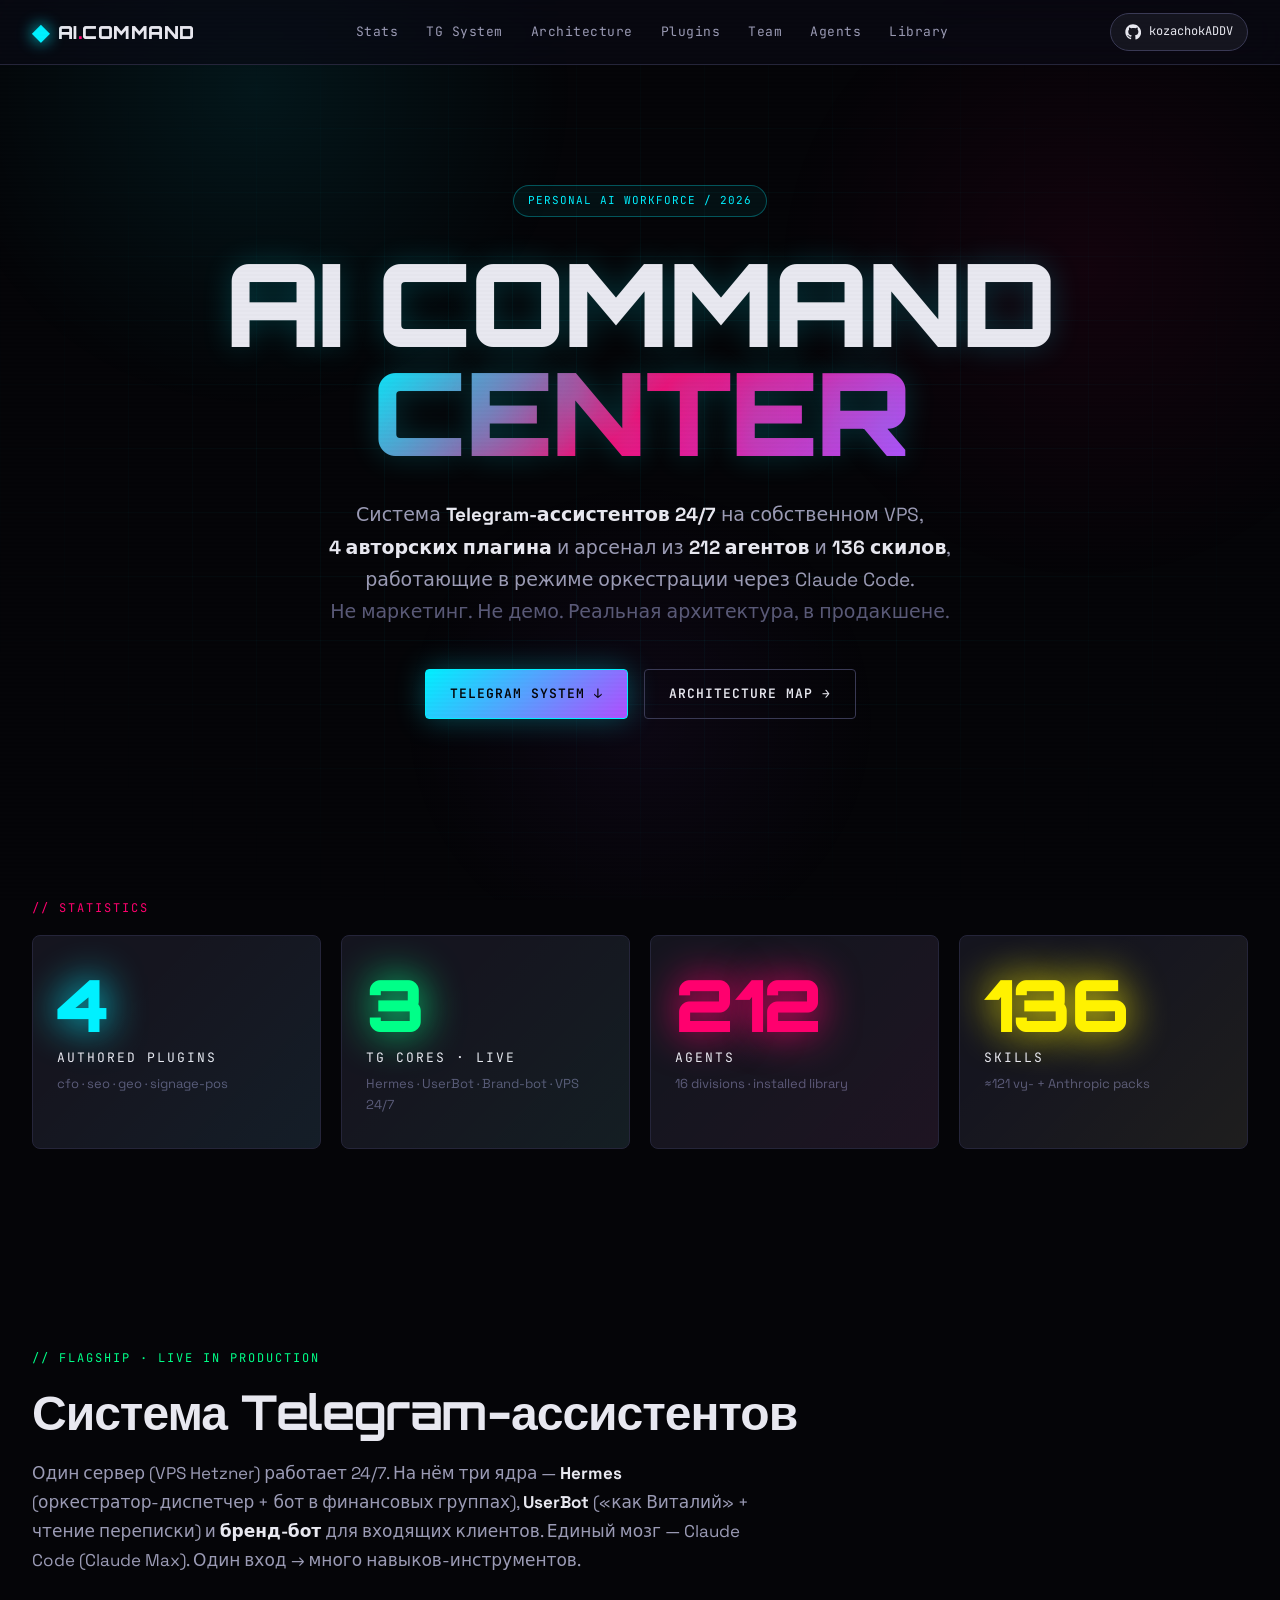
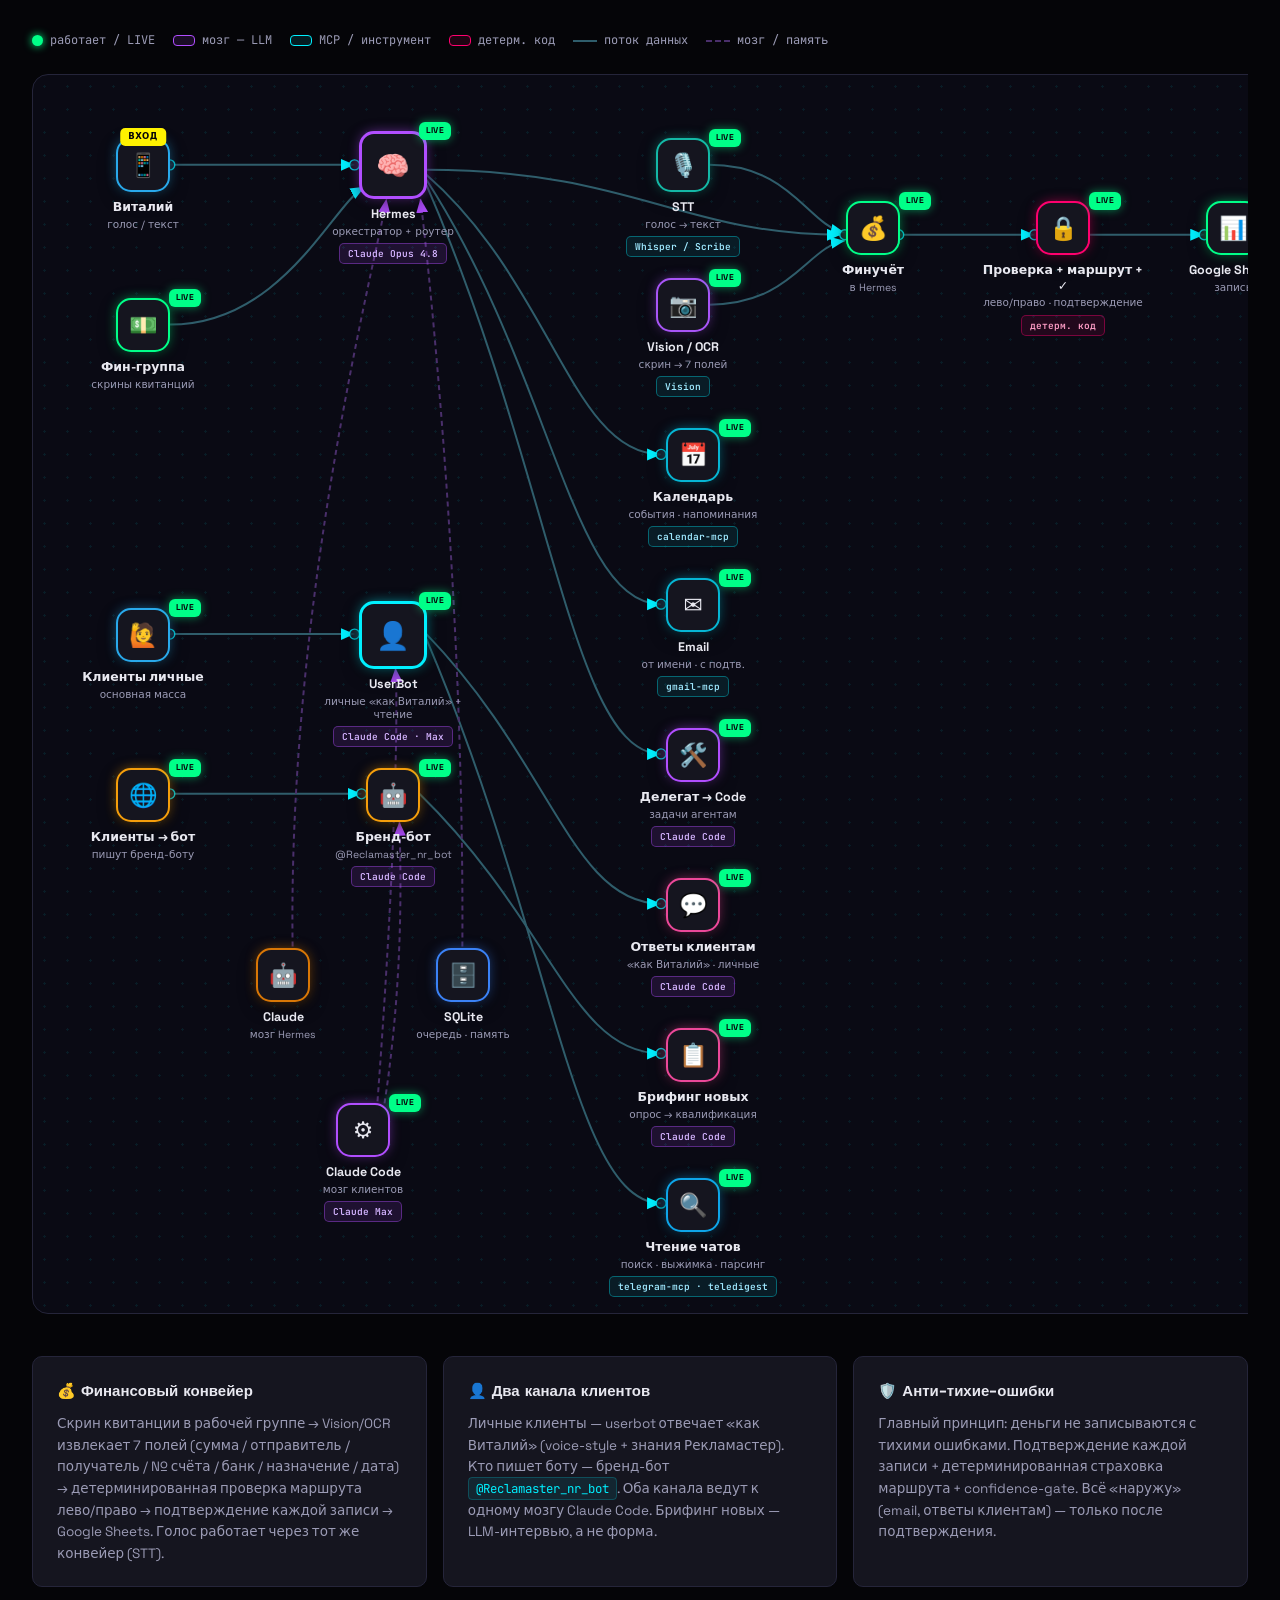
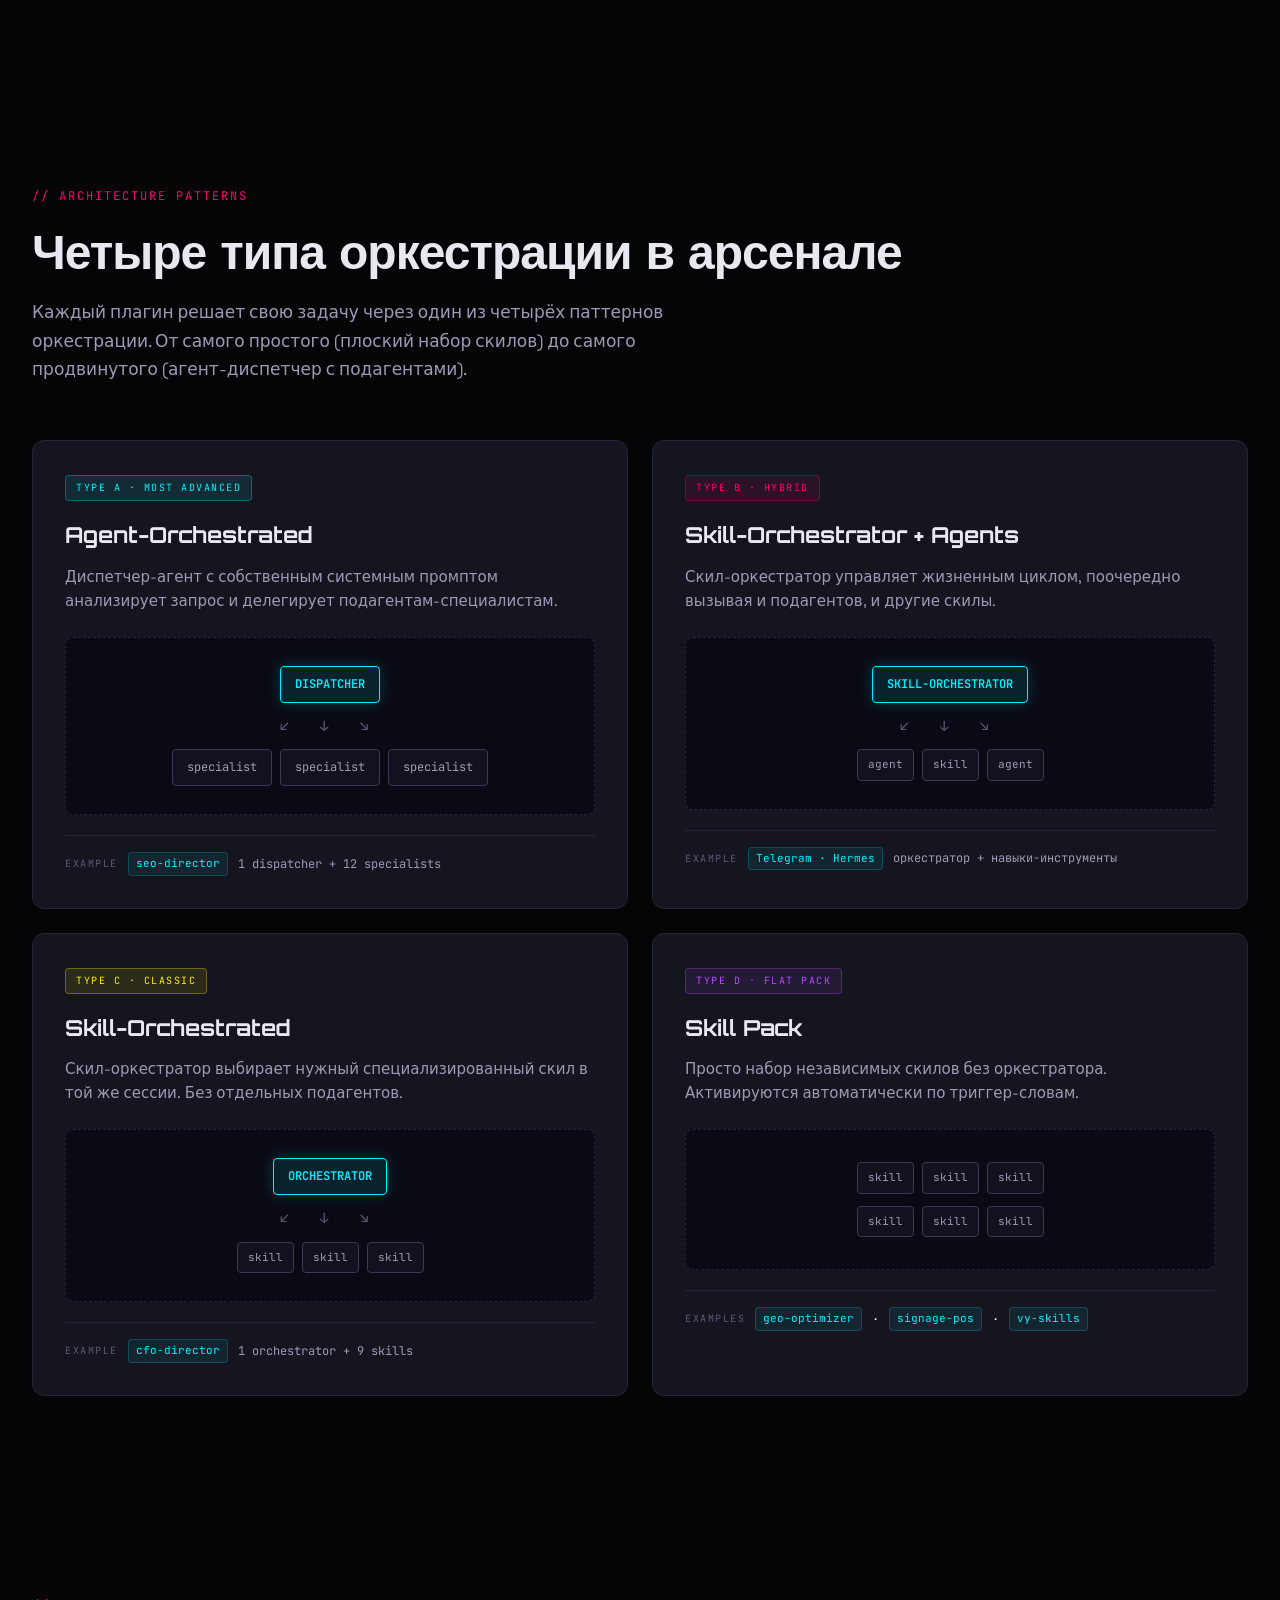
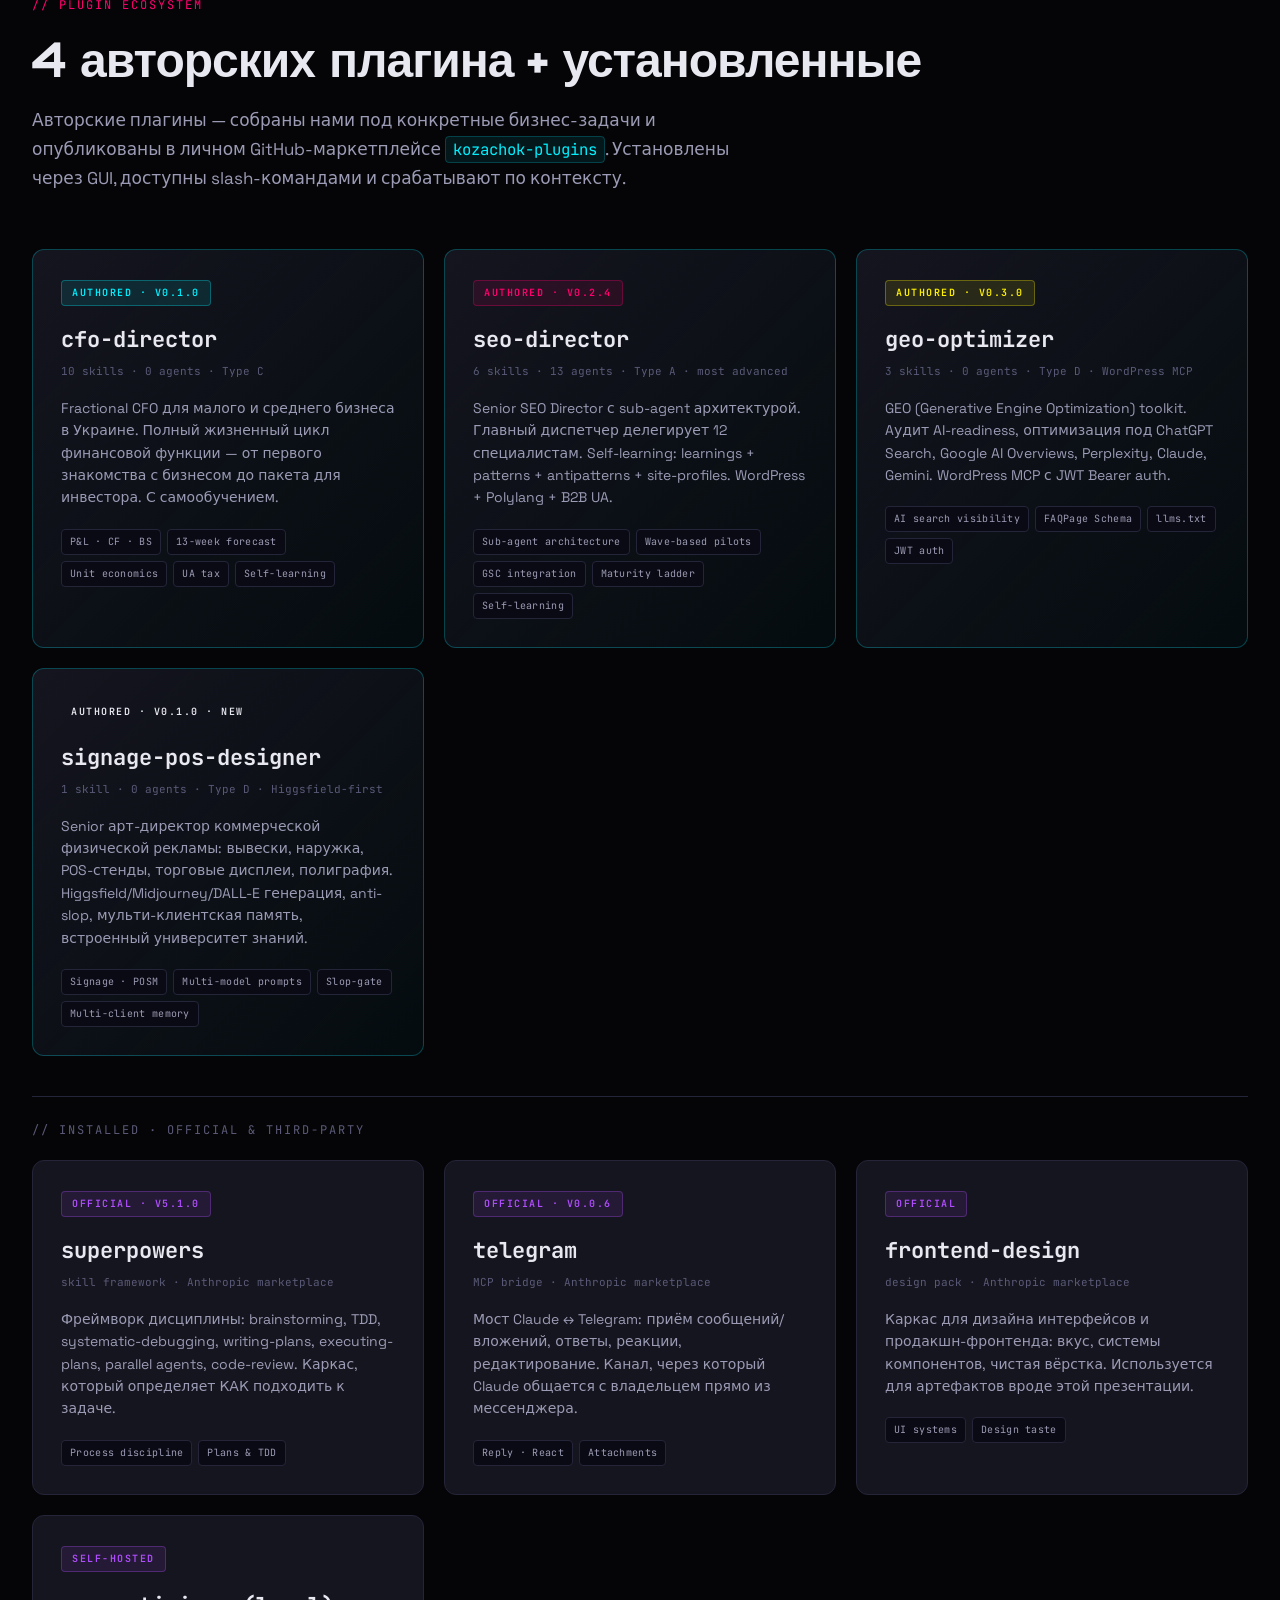
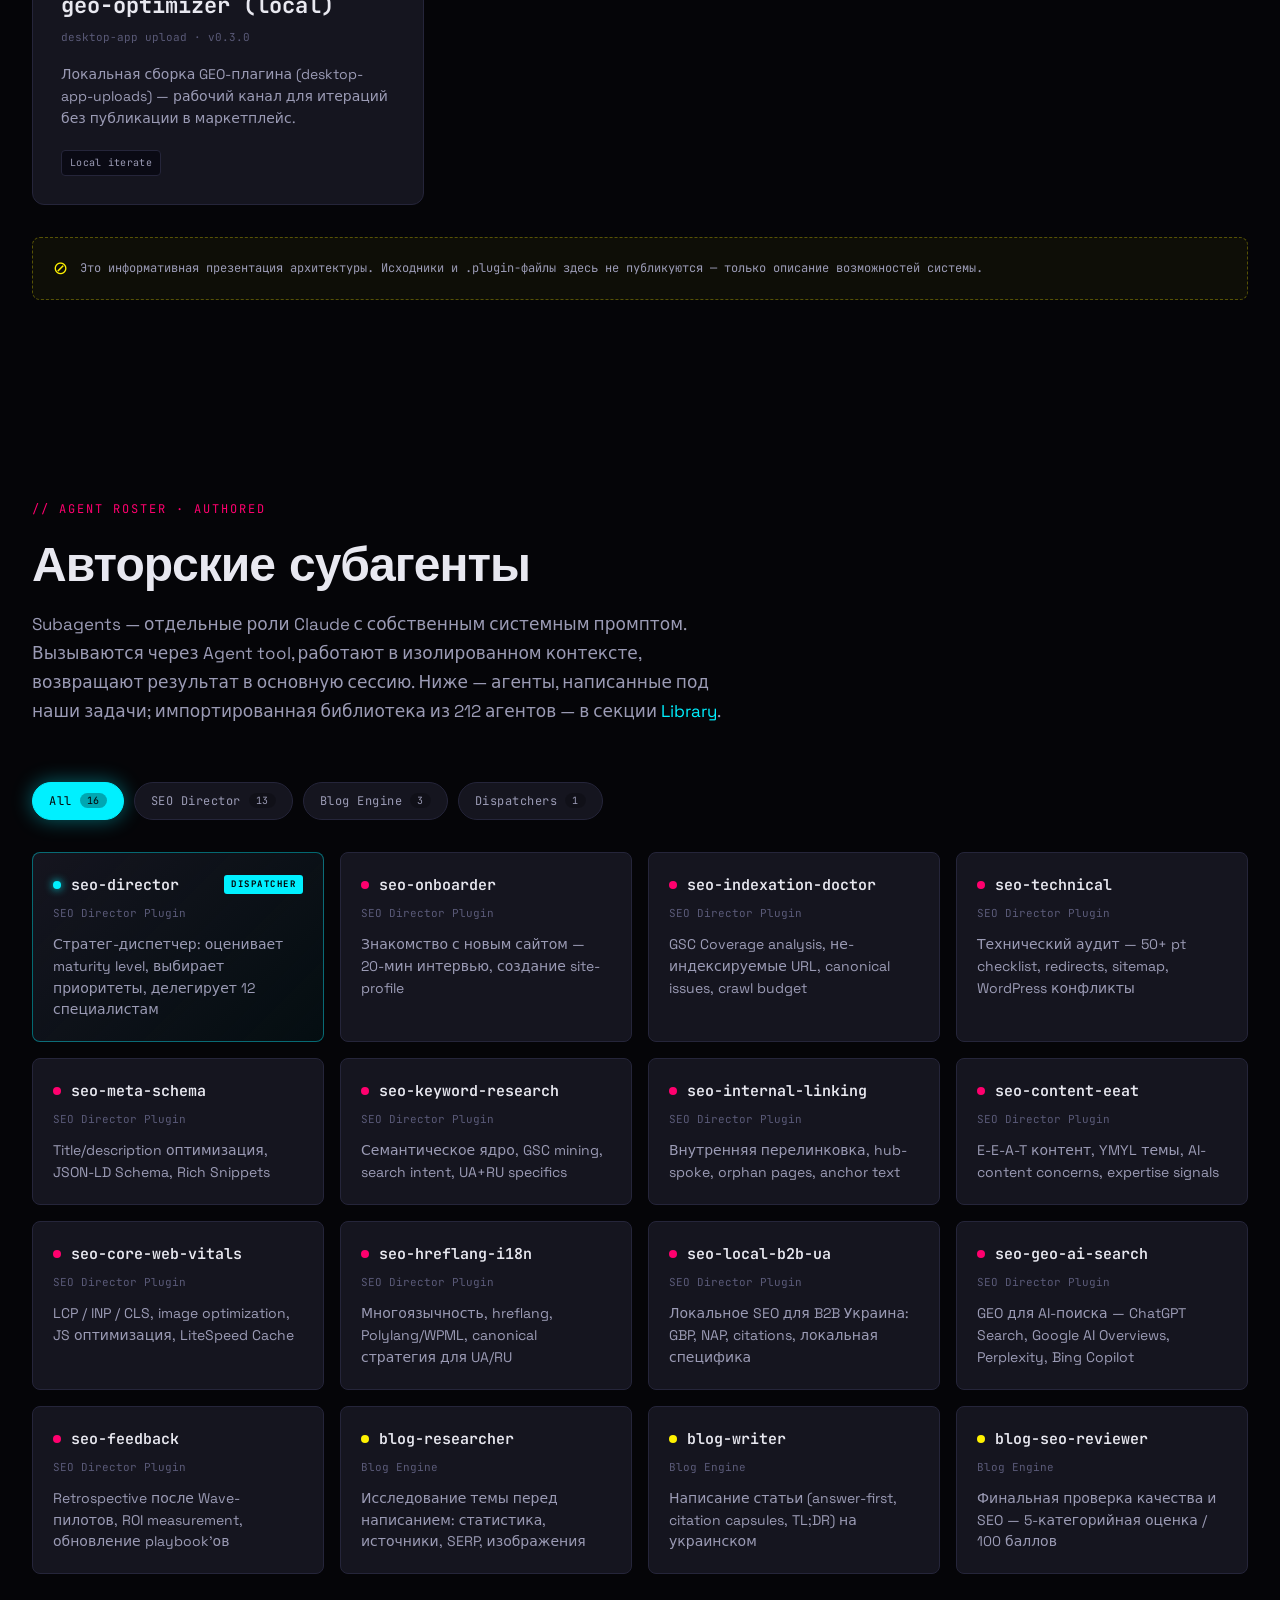
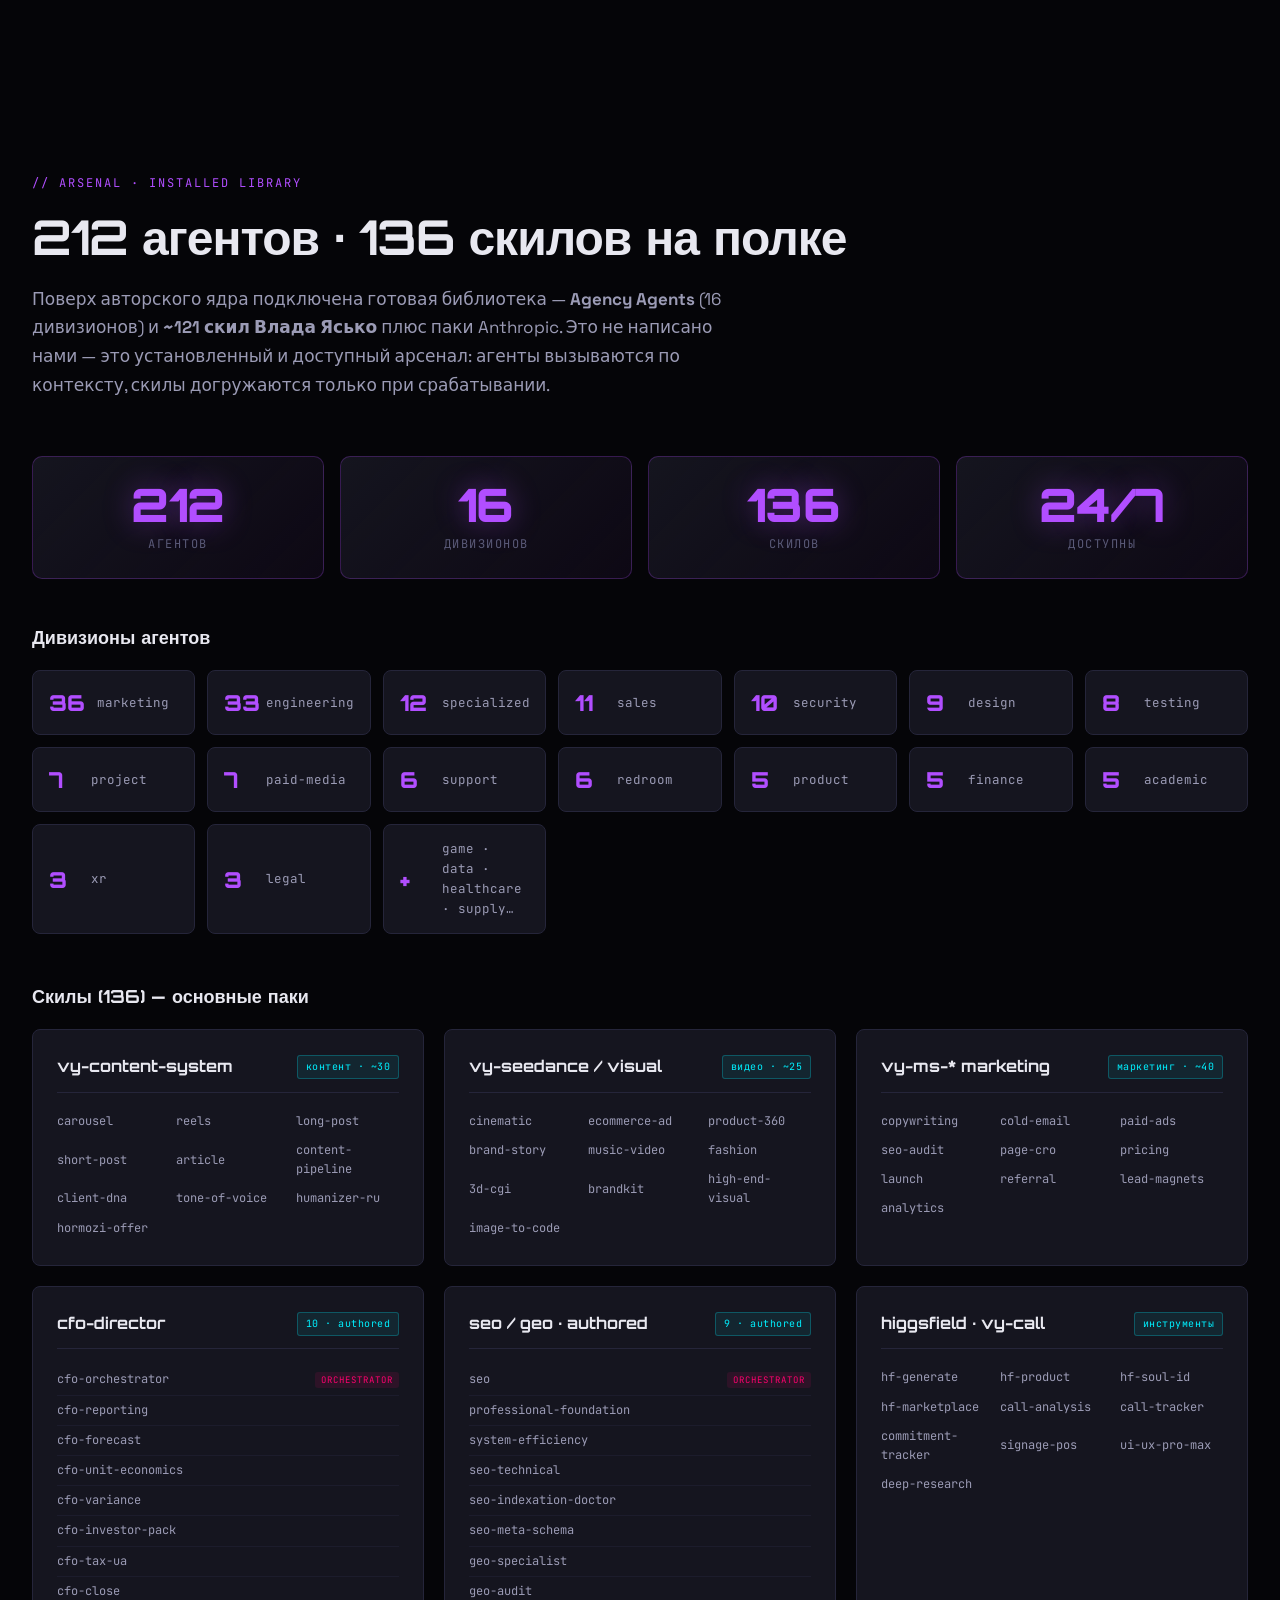
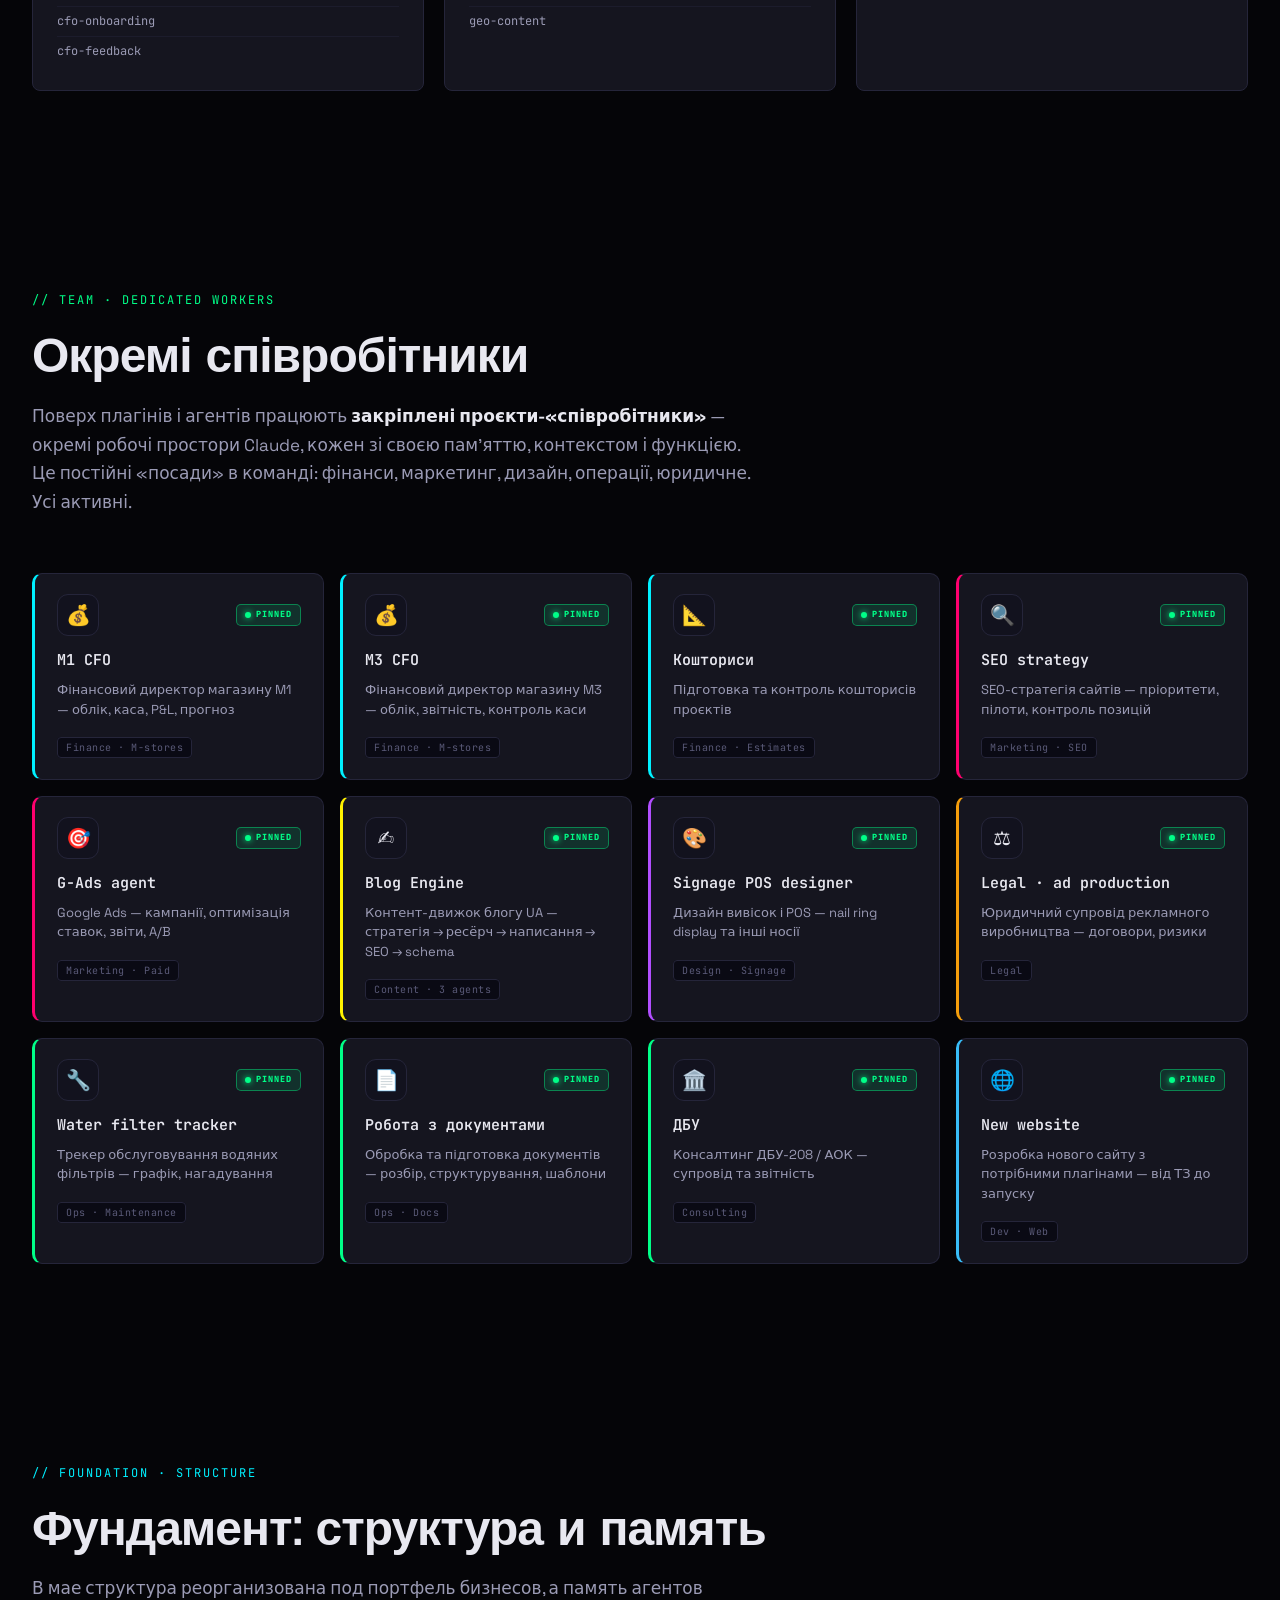
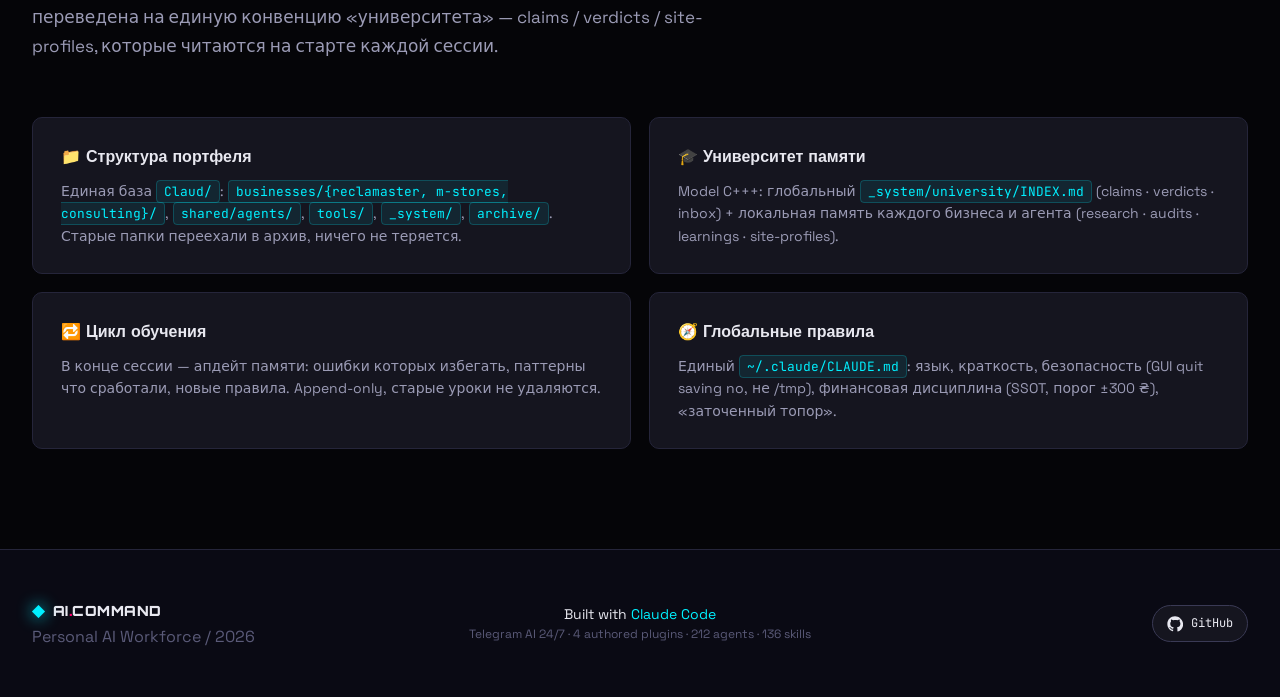
==== commit 74efa4f3: "v2: add Team section (dedicated pinned-project workers) + Blog Engine 12 dedicated workers across fi" ====
--- a/v2/index.html
+++ b/v2/index.html
@@ -42,6 +42,7 @@
       <a href="#system">TG System</a>
       <a href="#architecture">Architecture</a>
       <a href="#plugins">Plugins</a>
+      <a href="#team">Team</a>
       <a href="#agents">Agents</a>
       <a href="#library">Library</a>
     </nav>
@@ -611,6 +612,95 @@
   </div>
 </section>
 
+<!-- TEAM · DEDICATED WORKERS -->
+<section class="team" id="team">
+  <div class="container">
+    <div class="section-label">// TEAM · DEDICATED WORKERS</div>
+    <h2 class="section-title">Окремі співробітники</h2>
+    <p class="section-intro">
+      Поверх плагінів і агентів працюють <strong>закріплені проєкти-«співробітники»</strong> — окремі робочі простори Claude, кожен зі своєю памʼяттю, контекстом і функцією. Це постійні «посади» в команді: фінанси, маркетинг, дизайн, операції, юридичне. Усі активні.
+    </p>
+
+    <div class="emp-grid">
+      <article class="emp-card finance">
+        <div class="emp-head"><span class="emp-ic">💰</span><span class="emp-pin">PINNED</span></div>
+        <h3>M1 CFO</h3>
+        <div class="emp-role">Фінансовий директор магазину M1 — облік, каса, P&amp;L, прогноз</div>
+        <span class="emp-area">Finance · M-stores</span>
+      </article>
+      <article class="emp-card finance">
+        <div class="emp-head"><span class="emp-ic">💰</span><span class="emp-pin">PINNED</span></div>
+        <h3>M3 CFO</h3>
+        <div class="emp-role">Фінансовий директор магазину M3 — облік, звітність, контроль каси</div>
+        <span class="emp-area">Finance · M-stores</span>
+      </article>
+      <article class="emp-card finance">
+        <div class="emp-head"><span class="emp-ic">📐</span><span class="emp-pin">PINNED</span></div>
+        <h3>Кошториси</h3>
+        <div class="emp-role">Підготовка та контроль кошторисів проєктів</div>
+        <span class="emp-area">Finance · Estimates</span>
+      </article>
+
+      <article class="emp-card marketing">
+        <div class="emp-head"><span class="emp-ic">🔍</span><span class="emp-pin">PINNED</span></div>
+        <h3>SEO strategy</h3>
+        <div class="emp-role">SEO-стратегія сайтів — пріоритети, пілоти, контроль позицій</div>
+        <span class="emp-area">Marketing · SEO</span>
+      </article>
+      <article class="emp-card marketing">
+        <div class="emp-head"><span class="emp-ic">🎯</span><span class="emp-pin">PINNED</span></div>
+        <h3>G-Ads agent</h3>
+        <div class="emp-role">Google Ads — кампанії, оптимізація ставок, звіти, A/B</div>
+        <span class="emp-area">Marketing · Paid</span>
+      </article>
+      <article class="emp-card content">
+        <div class="emp-head"><span class="emp-ic">✍️</span><span class="emp-pin">PINNED</span></div>
+        <h3>Blog Engine</h3>
+        <div class="emp-role">Контент-движок блогу UA — стратегія → ресёрч → написання → SEO → schema</div>
+        <span class="emp-area">Content · 3 agents</span>
+      </article>
+
+      <article class="emp-card design">
+        <div class="emp-head"><span class="emp-ic">🎨</span><span class="emp-pin">PINNED</span></div>
+        <h3>Signage POS designer</h3>
+        <div class="emp-role">Дизайн вивісок і POS — nail ring display та інші носії</div>
+        <span class="emp-area">Design · Signage</span>
+      </article>
+      <article class="emp-card legal">
+        <div class="emp-head"><span class="emp-ic">⚖️</span><span class="emp-pin">PINNED</span></div>
+        <h3>Legal · ad production</h3>
+        <div class="emp-role">Юридичний супровід рекламного виробництва — договори, ризики</div>
+        <span class="emp-area">Legal</span>
+      </article>
+
+      <article class="emp-card ops">
+        <div class="emp-head"><span class="emp-ic">🔧</span><span class="emp-pin">PINNED</span></div>
+        <h3>Water filter tracker</h3>
+        <div class="emp-role">Трекер обслуговування водяних фільтрів — графік, нагадування</div>
+        <span class="emp-area">Ops · Maintenance</span>
+      </article>
+      <article class="emp-card ops">
+        <div class="emp-head"><span class="emp-ic">📄</span><span class="emp-pin">PINNED</span></div>
+        <h3>Робота з документами</h3>
+        <div class="emp-role">Обробка та підготовка документів — розбір, структурування, шаблони</div>
+        <span class="emp-area">Ops · Docs</span>
+      </article>
+      <article class="emp-card ops">
+        <div class="emp-head"><span class="emp-ic">🏛️</span><span class="emp-pin">PINNED</span></div>
+        <h3>ДБУ</h3>
+        <div class="emp-role">Консалтинг ДБУ-208 / АОК — супровід та звітність</div>
+        <span class="emp-area">Consulting</span>
+      </article>
+      <article class="emp-card dev">
+        <div class="emp-head"><span class="emp-ic">🌐</span><span class="emp-pin">PINNED</span></div>
+        <h3>New website</h3>
+        <div class="emp-role">Розробка нового сайту з потрібними плагінами — від ТЗ до запуску</div>
+        <span class="emp-area">Dev · Web</span>
+      </article>
+    </div>
+  </div>
+</section>
+
 <!-- FOUNDATION -->
 <section class="foundation" id="foundation">
   <div class="container">
--- a/v2/style.css
+++ b/v2/style.css
@@ -1251,6 +1251,68 @@
 .lib-div-name { font-family: 'JetBrains Mono', monospace; font-size: 12.5px; color: var(--text-secondary); }
 
 /* ================================================================
+   TEAM · dedicated workers
+   ================================================================ */
+.team .section-label { color: var(--green); }
+.team .section-intro strong { color: var(--text-primary); }
+
+.emp-grid {
+  display: grid;
+  grid-template-columns: repeat(auto-fill, minmax(240px, 1fr));
+  gap: 16px;
+}
+.emp-card {
+  background: var(--bg-card);
+  border: 1px solid var(--border);
+  border-radius: 10px;
+  padding: 20px 22px;
+  transition: all .3s var(--ease);
+  position: relative;
+  border-left: 3px solid var(--text-muted);
+}
+.emp-card:hover { background: var(--bg-card-hover); transform: translateY(-3px); }
+
+.emp-head { display: flex; align-items: center; justify-content: space-between; margin-bottom: 12px; }
+.emp-ic {
+  width: 42px; height: 42px; border-radius: 11px;
+  display: grid; place-items: center; font-size: 20px;
+  background: var(--bg-2); border: 1px solid var(--border);
+}
+.emp-pin {
+  font-family: 'JetBrains Mono', monospace;
+  font-size: 8.5px; font-weight: 800; letter-spacing: 1px;
+  padding: 3px 8px; border-radius: 5px; text-transform: uppercase;
+  background: rgba(0,255,136,.12); border: 1px solid rgba(0,255,136,.4); color: var(--green);
+  display: inline-flex; align-items: center; gap: 5px;
+}
+.emp-pin::before { content: ''; width: 6px; height: 6px; border-radius: 50%; background: var(--green); box-shadow: 0 0 6px var(--green); }
+
+.emp-card h3 {
+  font-family: 'JetBrains Mono', monospace;
+  font-size: 15px; font-weight: 600; color: var(--text-primary); margin-bottom: 8px;
+}
+.emp-role { font-size: 13px; color: var(--text-secondary); line-height: 1.5; margin-bottom: 14px; }
+.emp-area {
+  font-family: 'JetBrains Mono', monospace;
+  font-size: 10px; letter-spacing: .5px;
+  color: var(--text-muted); padding: 3px 8px;
+  background: var(--bg-1); border: 1px solid var(--border); border-radius: 4px;
+}
+
+.emp-card.finance  { border-left-color: var(--cyan); }
+.emp-card.finance:hover  { box-shadow: 0 0 26px rgba(0,240,255,.14); }
+.emp-card.marketing{ border-left-color: var(--magenta); }
+.emp-card.marketing:hover{ box-shadow: 0 0 26px rgba(255,0,110,.14); }
+.emp-card.content  { border-left-color: var(--yellow); }
+.emp-card.content:hover  { box-shadow: 0 0 26px rgba(255,242,0,.14); }
+.emp-card.design   { border-left-color: var(--purple); }
+.emp-card.design:hover   { box-shadow: 0 0 26px rgba(177,78,255,.14); }
+.emp-card.legal    { border-left-color: #f59e0b; }
+.emp-card.ops      { border-left-color: var(--green); }
+.emp-card.ops:hover      { box-shadow: 0 0 26px rgba(0,255,136,.14); }
+.emp-card.dev      { border-left-color: #38bdf8; }
+
+/* ================================================================
    FOUNDATION
    ================================================================ */
 .foundation .section-label { color: var(--cyan); }
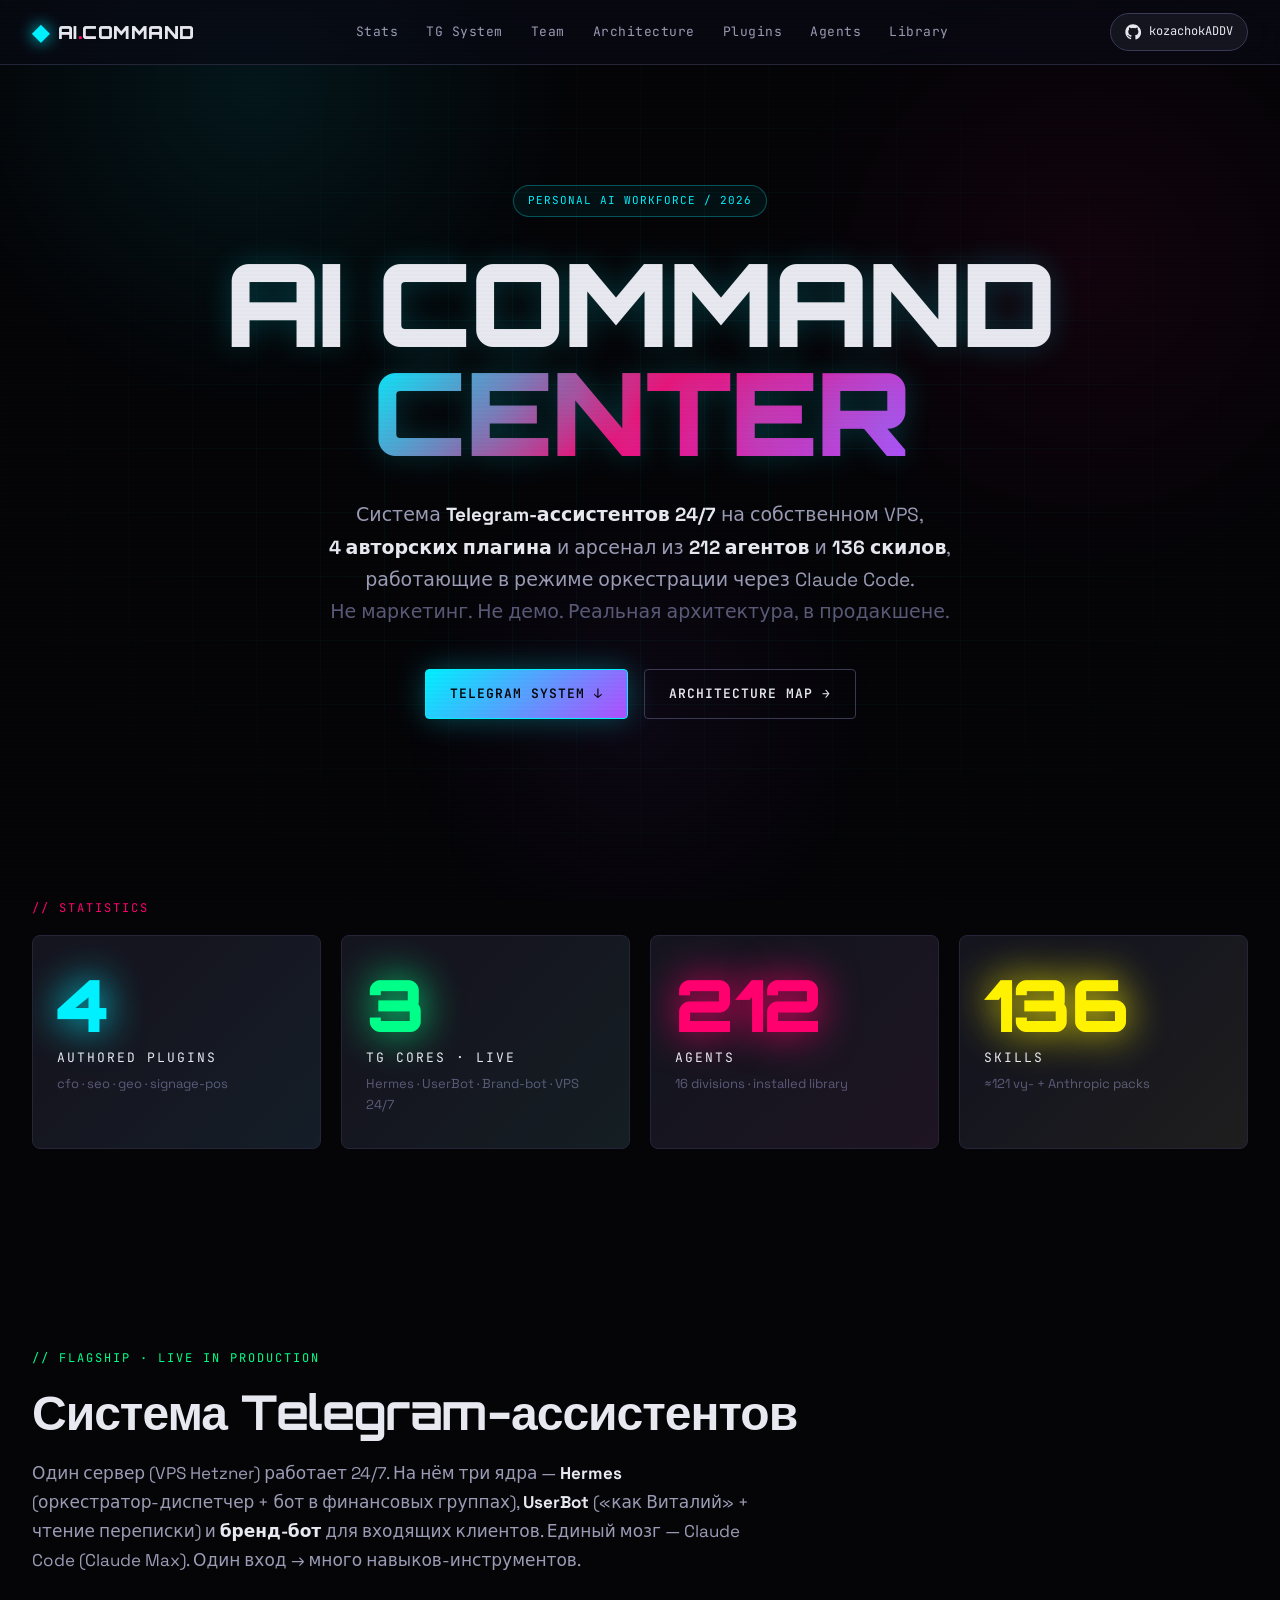
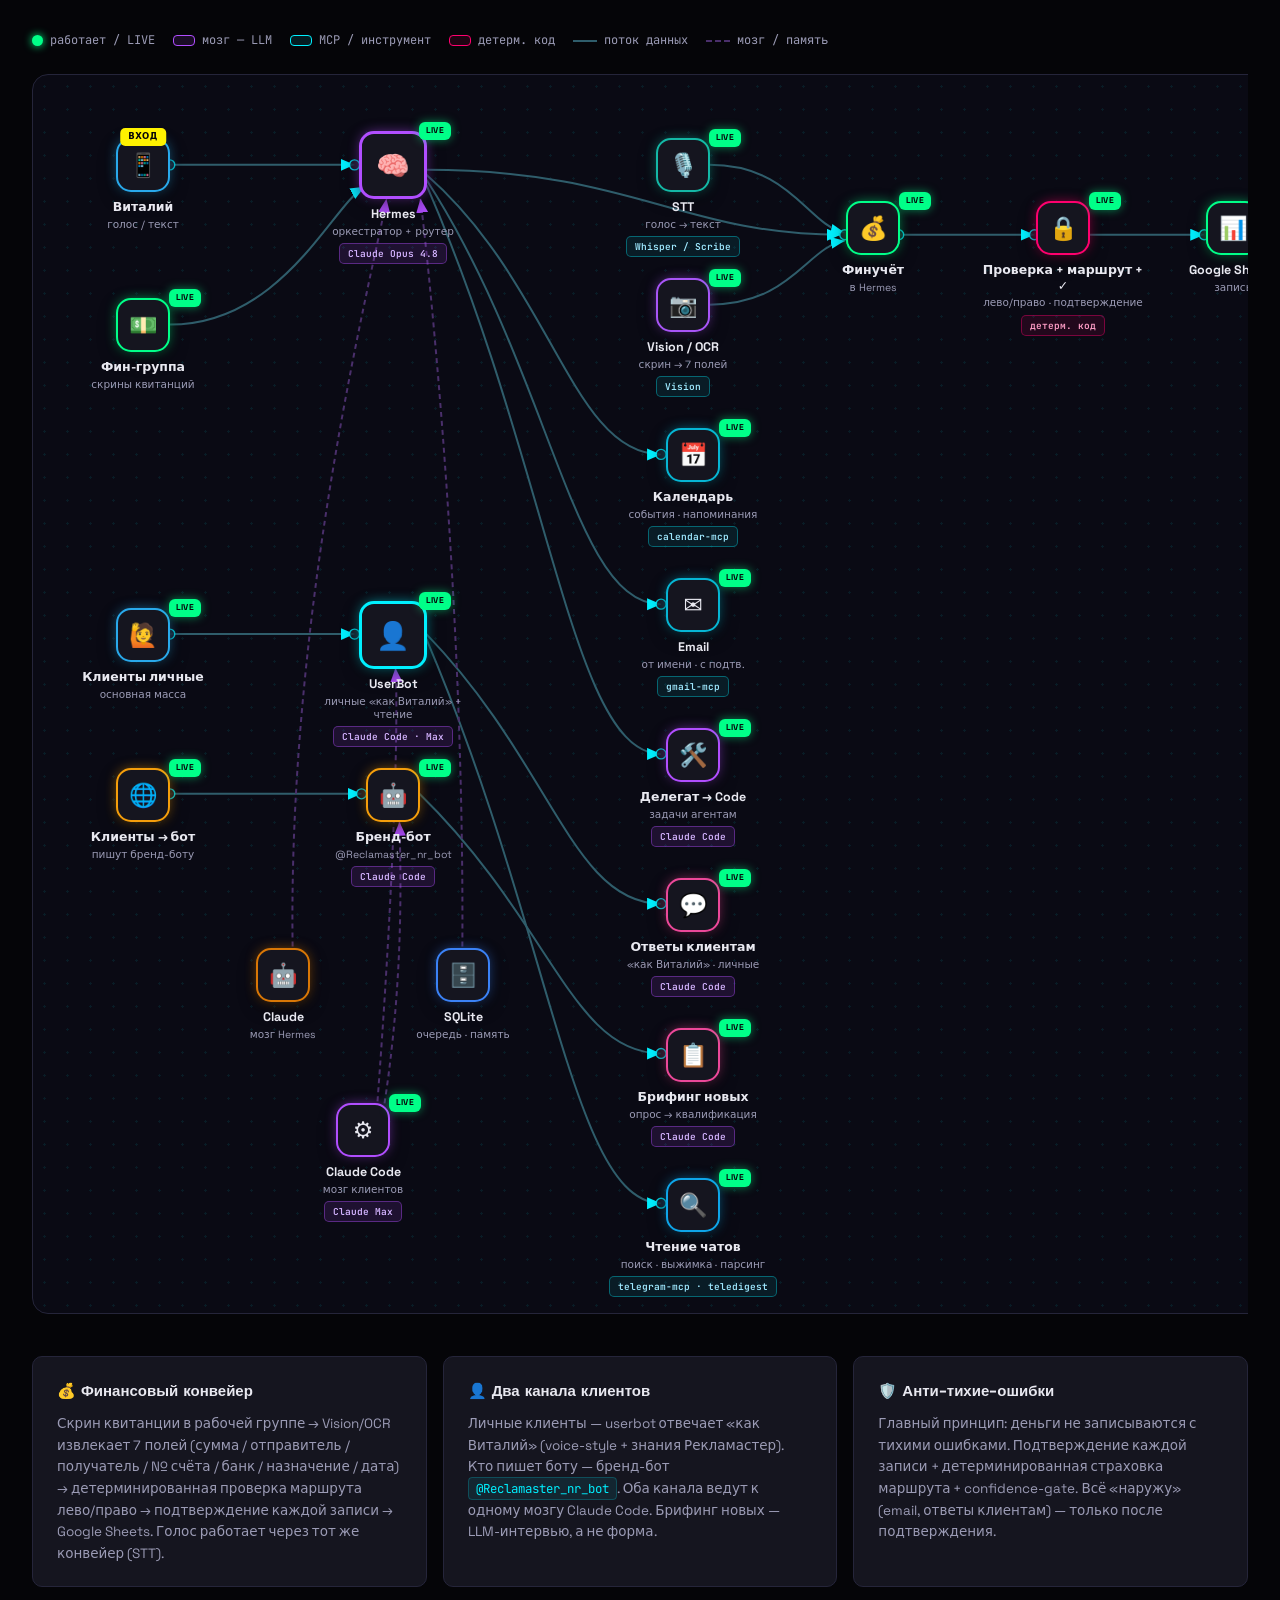
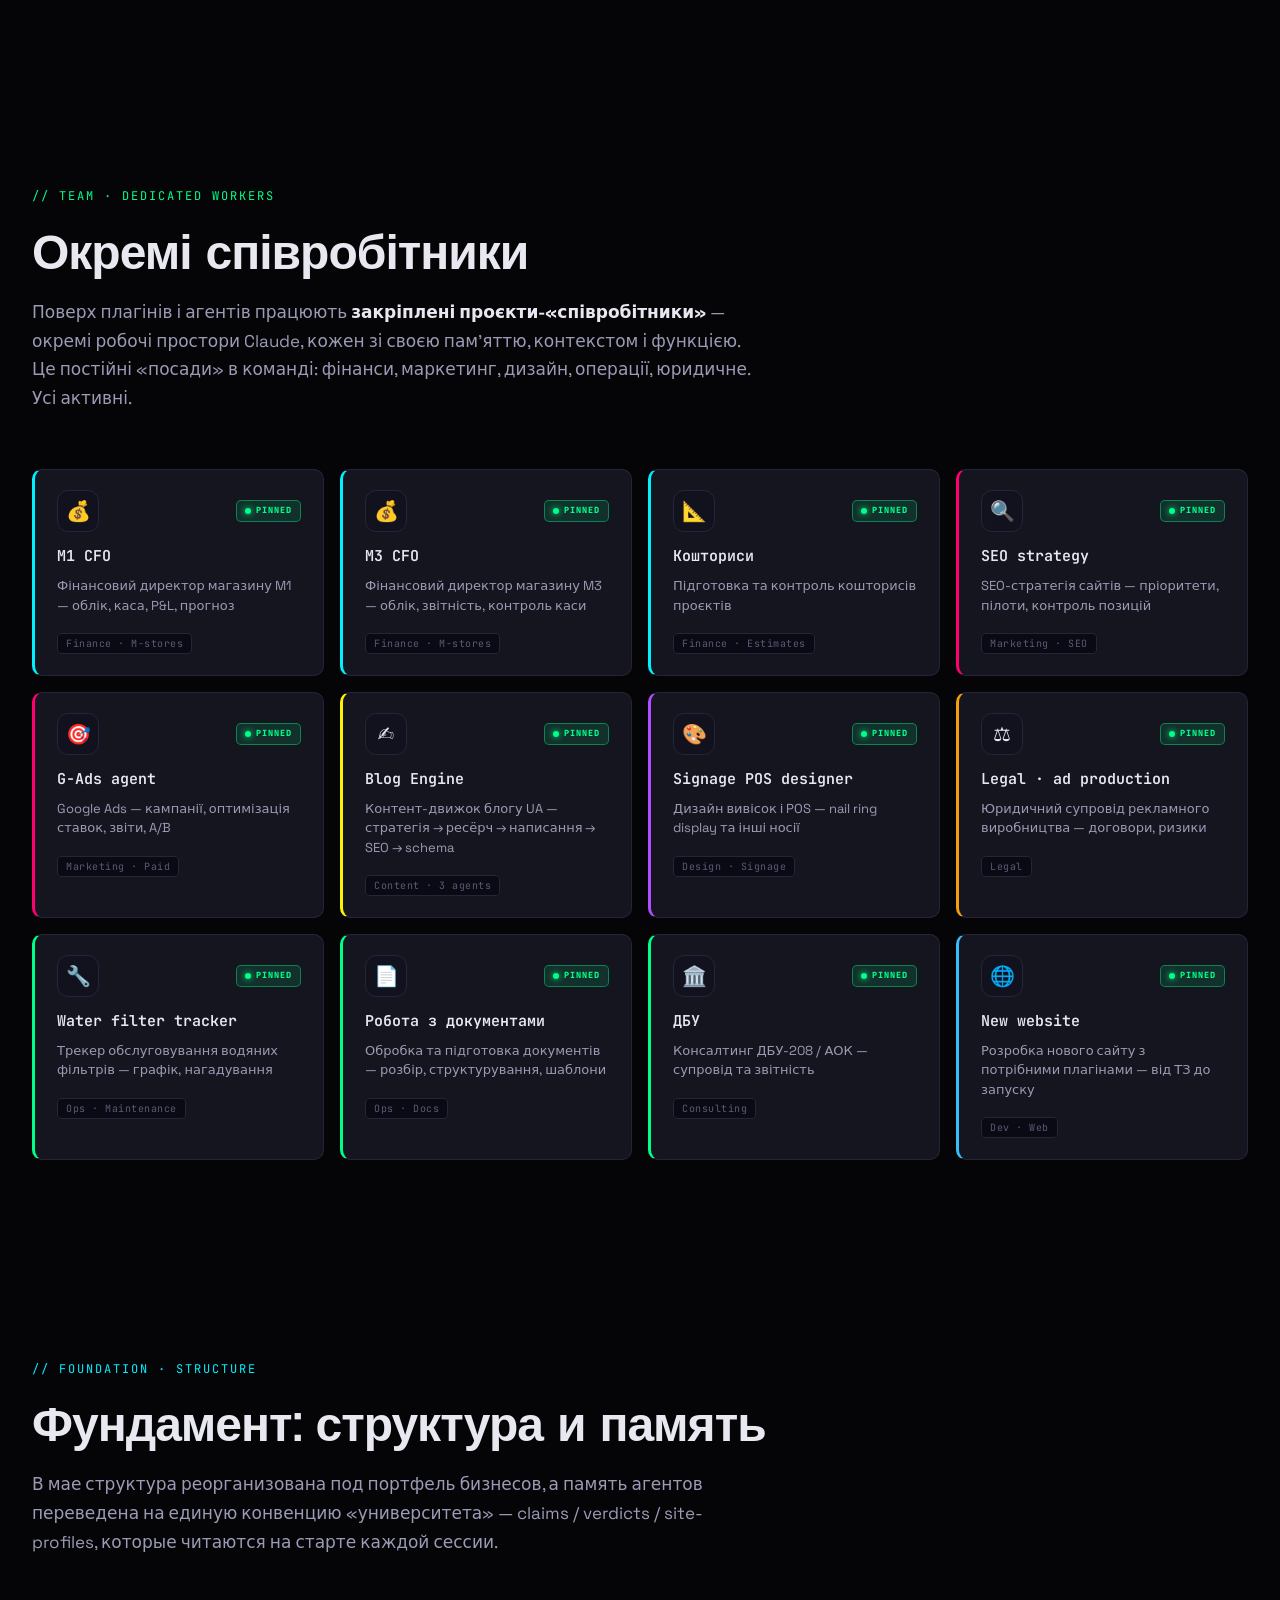
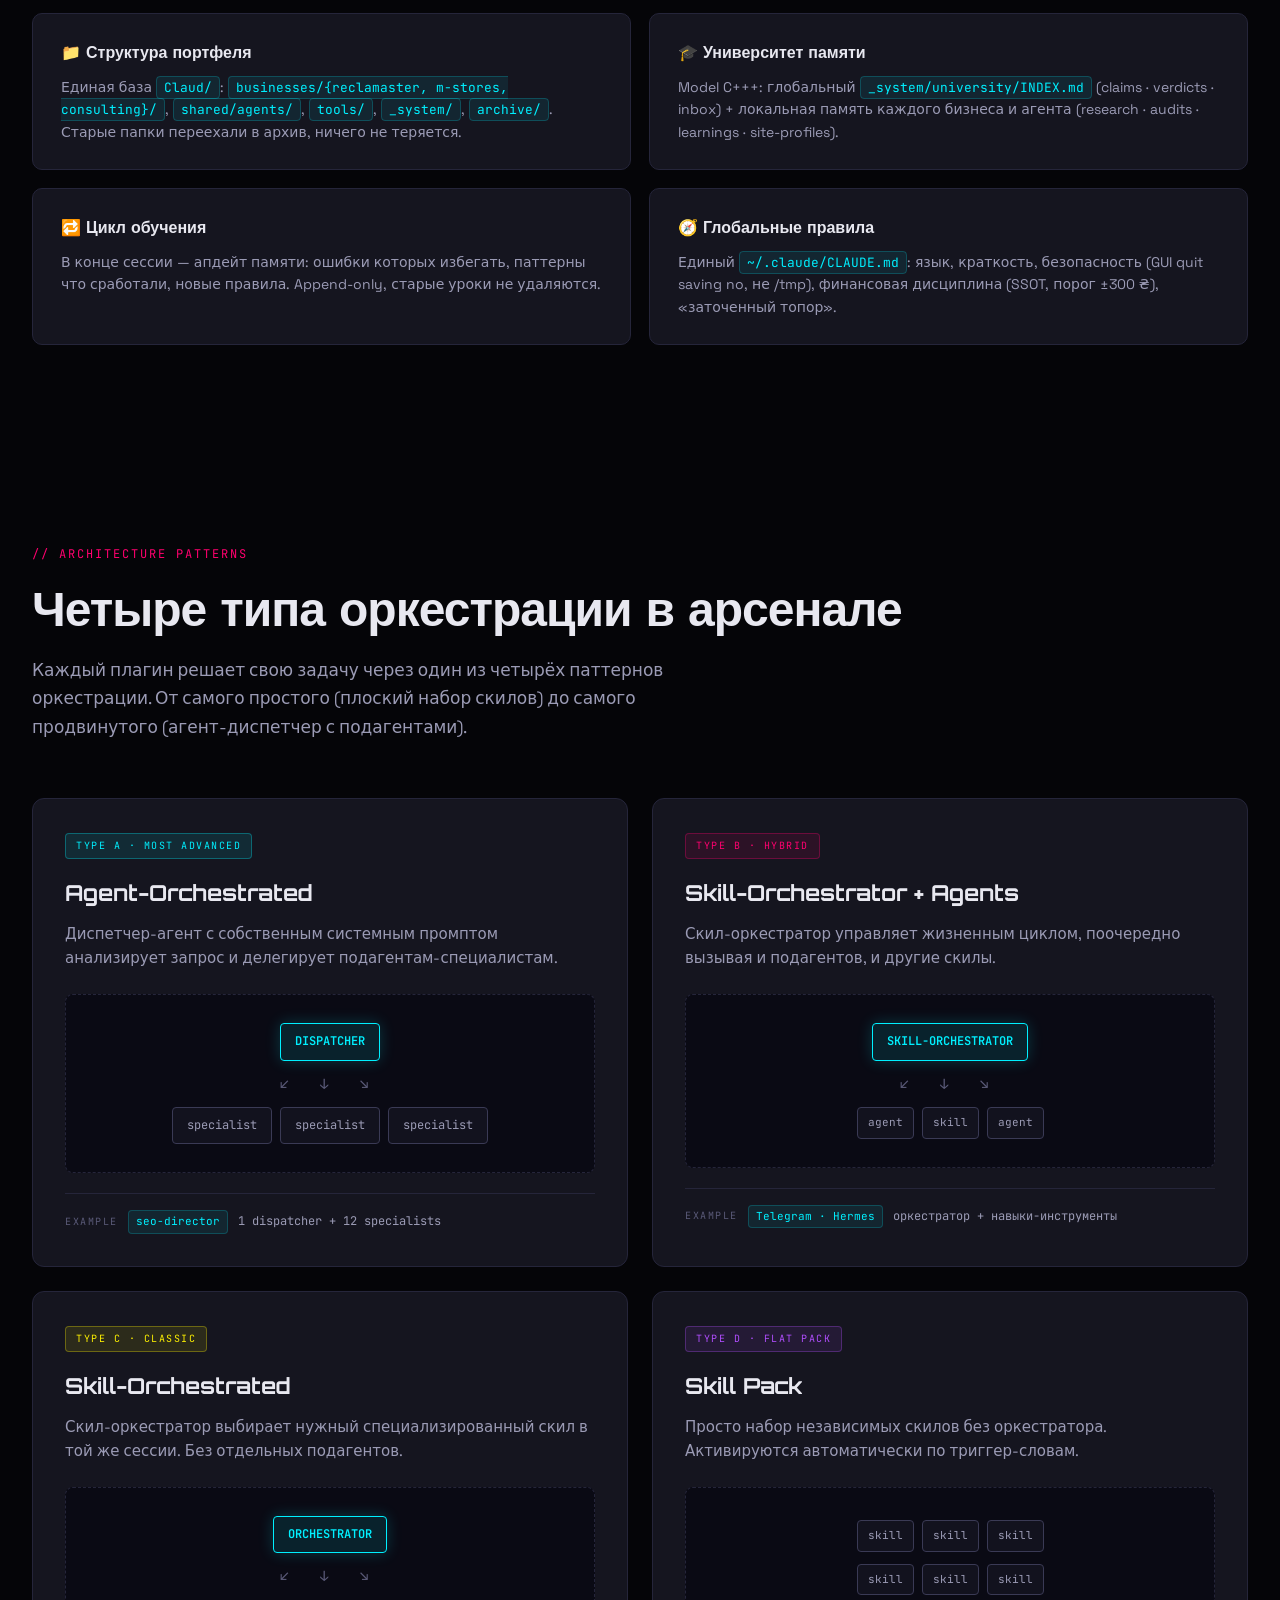
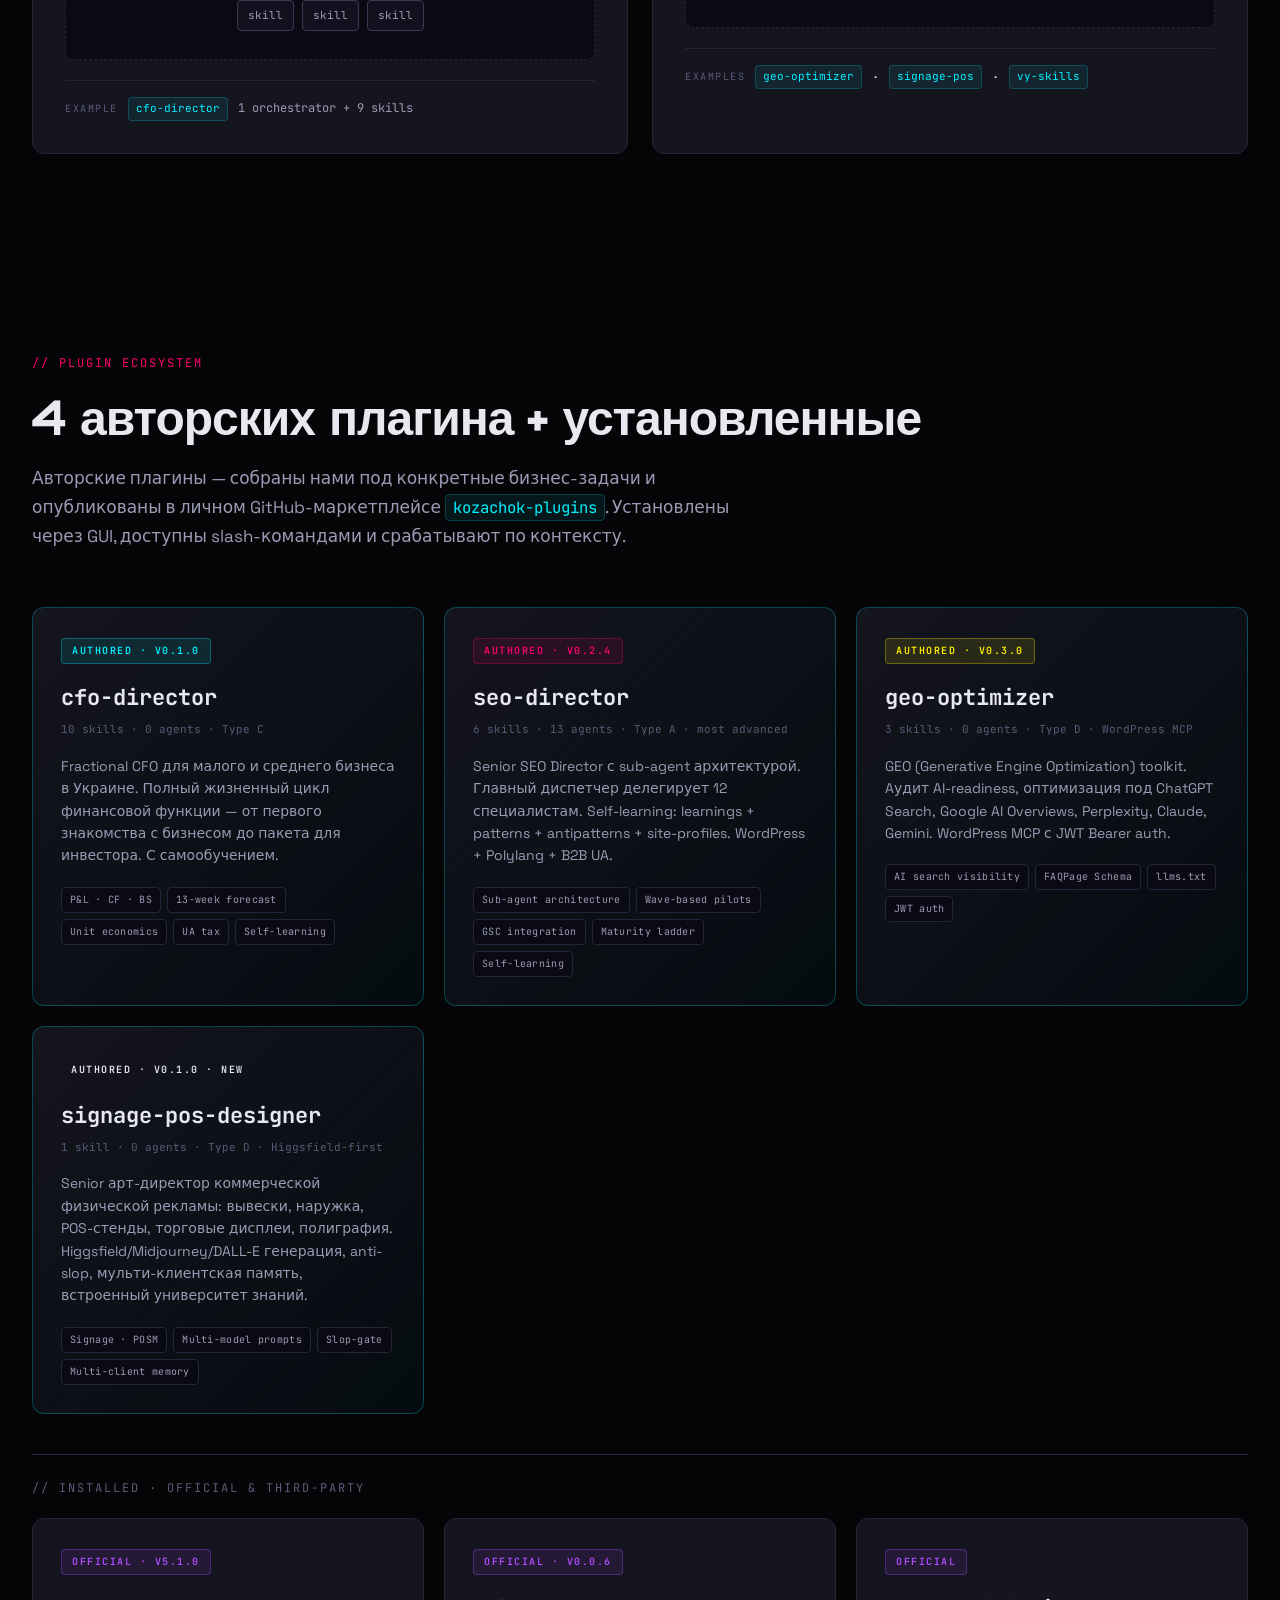
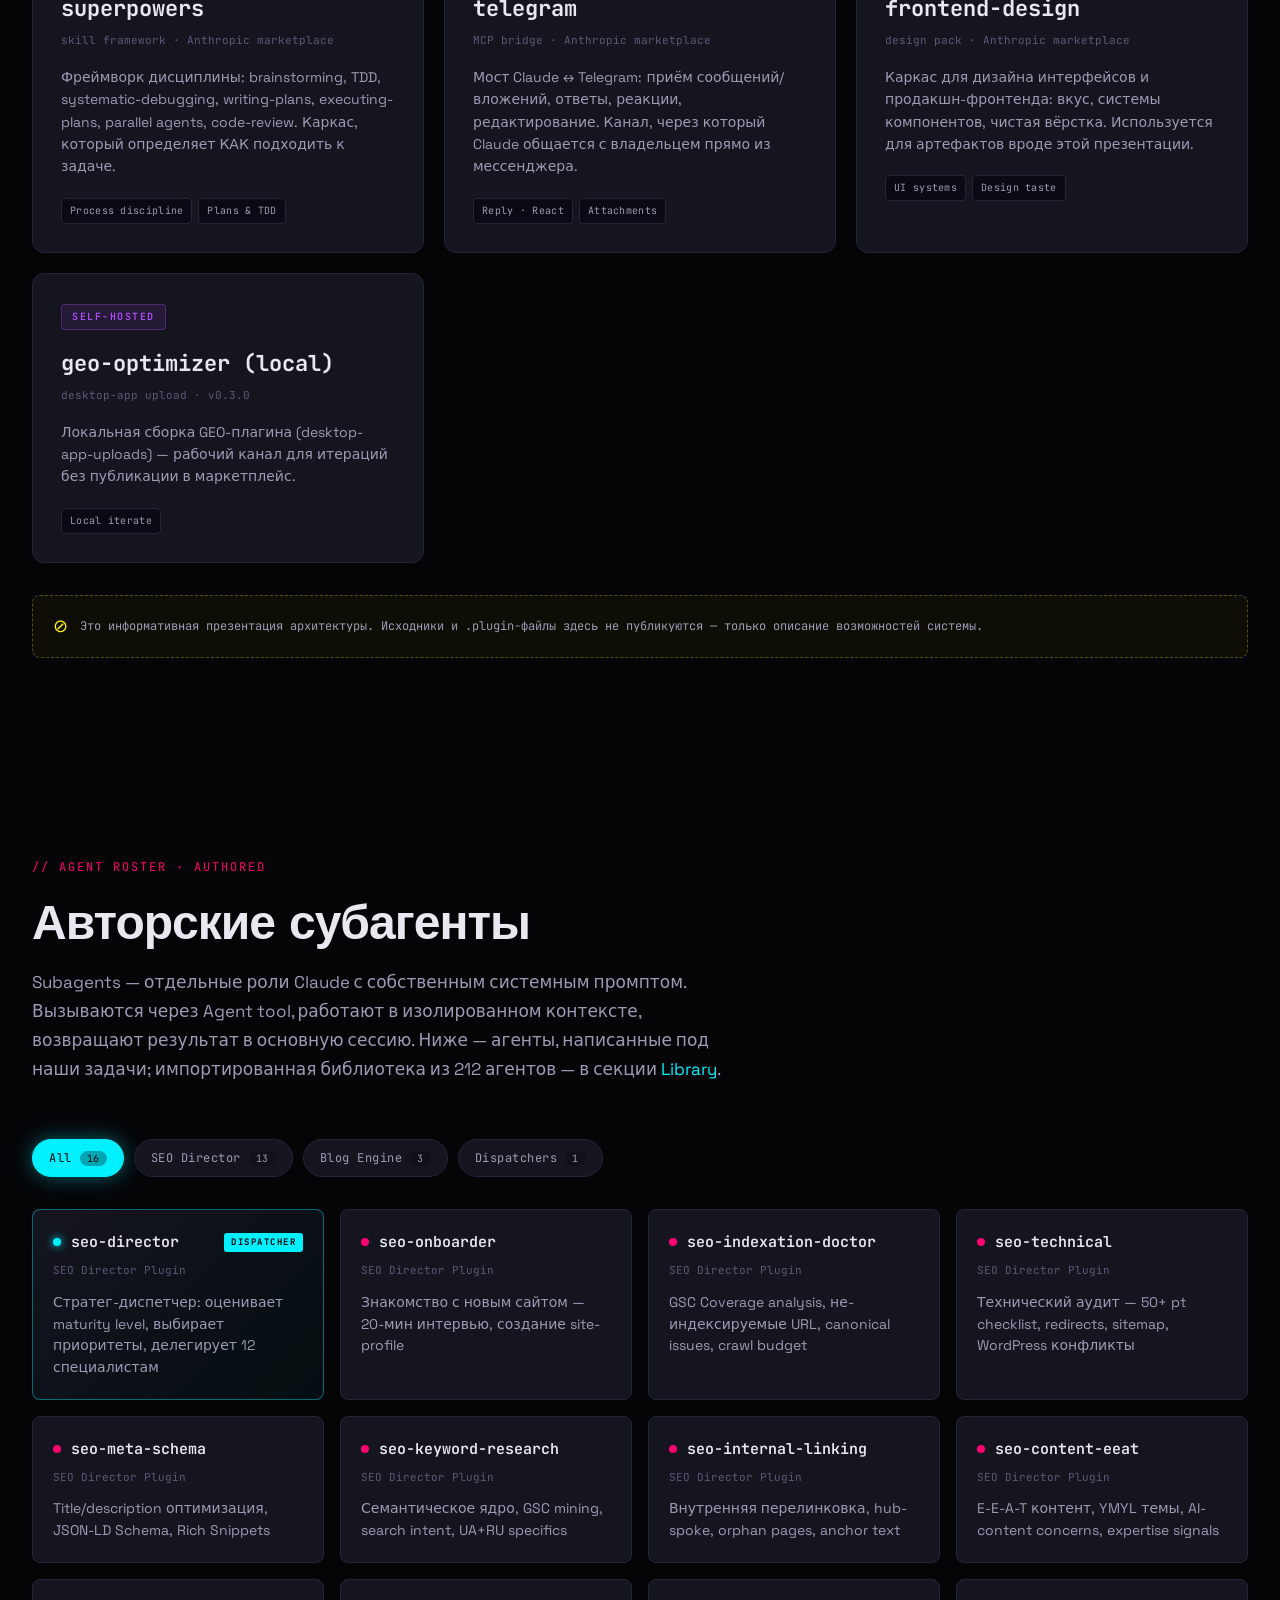
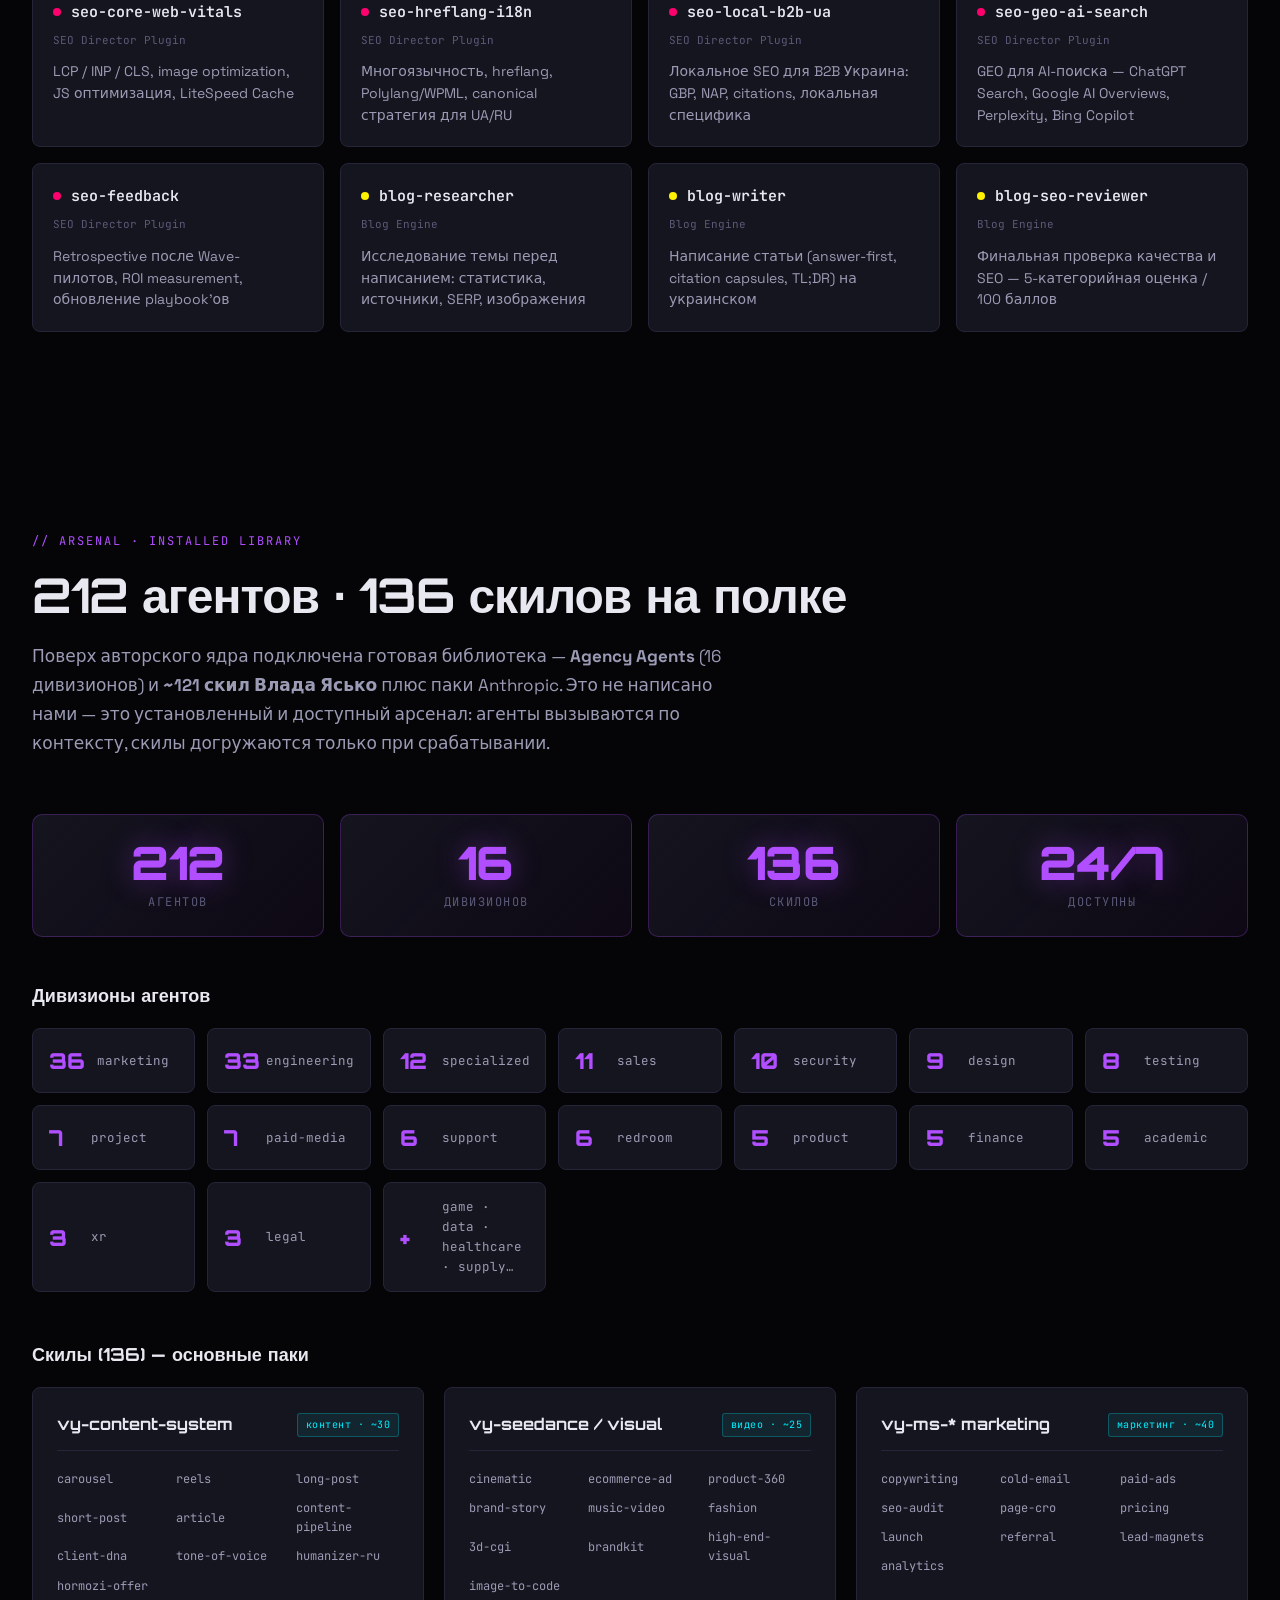
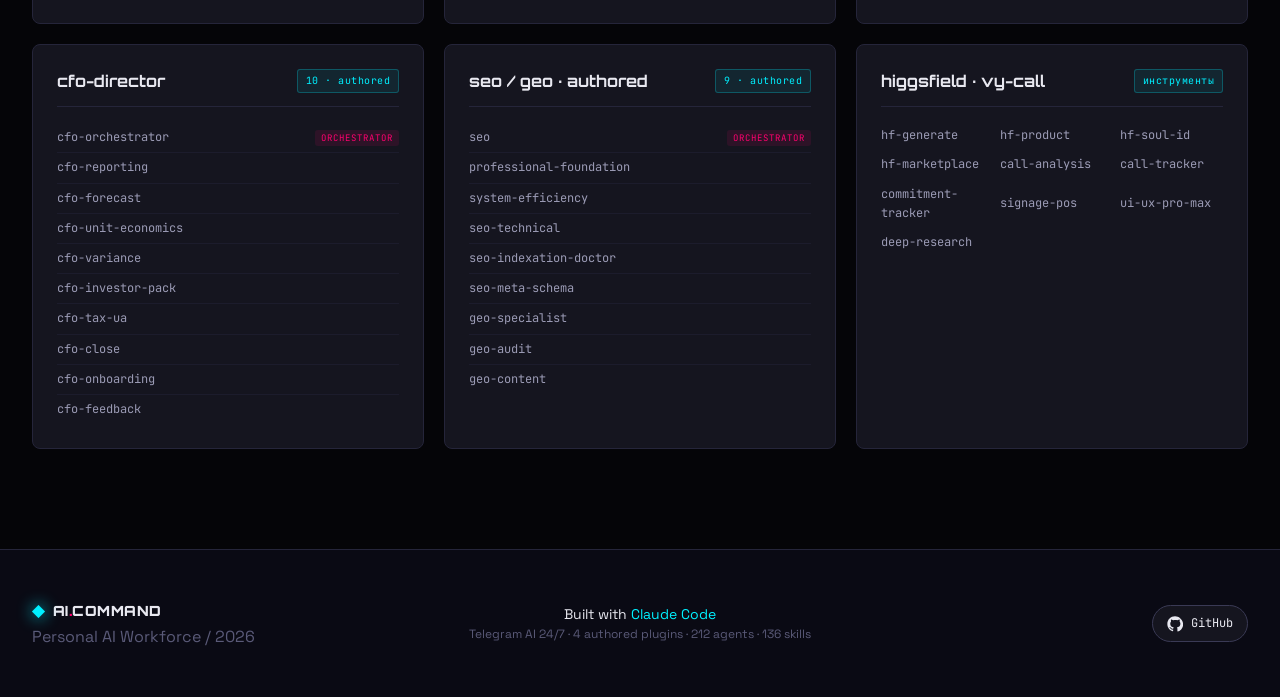
==== commit 26ba0024: "v2: move Team + Foundation up — right after Telegram assistants block Reorder: TG System → Team → Fo" ====
--- a/v2/index.html
+++ b/v2/index.html
@@ -40,9 +40,9 @@
     <nav class="site-nav">
       <a href="#stats">Stats</a>
       <a href="#system">TG System</a>
+      <a href="#team">Team</a>
       <a href="#architecture">Architecture</a>
       <a href="#plugins">Plugins</a>
-      <a href="#team">Team</a>
       <a href="#agents">Agents</a>
       <a href="#library">Library</a>
     </nav>
@@ -212,6 +212,125 @@
   </div>
 </section>
 
+<!-- TEAM · DEDICATED WORKERS -->
+<section class="team" id="team">
+  <div class="container">
+    <div class="section-label">// TEAM · DEDICATED WORKERS</div>
+    <h2 class="section-title">Окремі співробітники</h2>
+    <p class="section-intro">
+      Поверх плагінів і агентів працюють <strong>закріплені проєкти-«співробітники»</strong> — окремі робочі простори Claude, кожен зі своєю памʼяттю, контекстом і функцією. Це постійні «посади» в команді: фінанси, маркетинг, дизайн, операції, юридичне. Усі активні.
+    </p>
+
+    <div class="emp-grid">
+      <article class="emp-card finance">
+        <div class="emp-head"><span class="emp-ic">💰</span><span class="emp-pin">PINNED</span></div>
+        <h3>M1 CFO</h3>
+        <div class="emp-role">Фінансовий директор магазину M1 — облік, каса, P&amp;L, прогноз</div>
+        <span class="emp-area">Finance · M-stores</span>
+      </article>
+      <article class="emp-card finance">
+        <div class="emp-head"><span class="emp-ic">💰</span><span class="emp-pin">PINNED</span></div>
+        <h3>M3 CFO</h3>
+        <div class="emp-role">Фінансовий директор магазину M3 — облік, звітність, контроль каси</div>
+        <span class="emp-area">Finance · M-stores</span>
+      </article>
+      <article class="emp-card finance">
+        <div class="emp-head"><span class="emp-ic">📐</span><span class="emp-pin">PINNED</span></div>
+        <h3>Кошториси</h3>
+        <div class="emp-role">Підготовка та контроль кошторисів проєктів</div>
+        <span class="emp-area">Finance · Estimates</span>
+      </article>
+
+      <article class="emp-card marketing">
+        <div class="emp-head"><span class="emp-ic">🔍</span><span class="emp-pin">PINNED</span></div>
+        <h3>SEO strategy</h3>
+        <div class="emp-role">SEO-стратегія сайтів — пріоритети, пілоти, контроль позицій</div>
+        <span class="emp-area">Marketing · SEO</span>
+      </article>
+      <article class="emp-card marketing">
+        <div class="emp-head"><span class="emp-ic">🎯</span><span class="emp-pin">PINNED</span></div>
+        <h3>G-Ads agent</h3>
+        <div class="emp-role">Google Ads — кампанії, оптимізація ставок, звіти, A/B</div>
+        <span class="emp-area">Marketing · Paid</span>
+      </article>
+      <article class="emp-card content">
+        <div class="emp-head"><span class="emp-ic">✍️</span><span class="emp-pin">PINNED</span></div>
+        <h3>Blog Engine</h3>
+        <div class="emp-role">Контент-движок блогу UA — стратегія → ресёрч → написання → SEO → schema</div>
+        <span class="emp-area">Content · 3 agents</span>
+      </article>
+
+      <article class="emp-card design">
+        <div class="emp-head"><span class="emp-ic">🎨</span><span class="emp-pin">PINNED</span></div>
+        <h3>Signage POS designer</h3>
+        <div class="emp-role">Дизайн вивісок і POS — nail ring display та інші носії</div>
+        <span class="emp-area">Design · Signage</span>
+      </article>
+      <article class="emp-card legal">
+        <div class="emp-head"><span class="emp-ic">⚖️</span><span class="emp-pin">PINNED</span></div>
+        <h3>Legal · ad production</h3>
+        <div class="emp-role">Юридичний супровід рекламного виробництва — договори, ризики</div>
+        <span class="emp-area">Legal</span>
+      </article>
+
+      <article class="emp-card ops">
+        <div class="emp-head"><span class="emp-ic">🔧</span><span class="emp-pin">PINNED</span></div>
+        <h3>Water filter tracker</h3>
+        <div class="emp-role">Трекер обслуговування водяних фільтрів — графік, нагадування</div>
+        <span class="emp-area">Ops · Maintenance</span>
+      </article>
+      <article class="emp-card ops">
+        <div class="emp-head"><span class="emp-ic">📄</span><span class="emp-pin">PINNED</span></div>
+        <h3>Робота з документами</h3>
+        <div class="emp-role">Обробка та підготовка документів — розбір, структурування, шаблони</div>
+        <span class="emp-area">Ops · Docs</span>
+      </article>
+      <article class="emp-card ops">
+        <div class="emp-head"><span class="emp-ic">🏛️</span><span class="emp-pin">PINNED</span></div>
+        <h3>ДБУ</h3>
+        <div class="emp-role">Консалтинг ДБУ-208 / АОК — супровід та звітність</div>
+        <span class="emp-area">Consulting</span>
+      </article>
+      <article class="emp-card dev">
+        <div class="emp-head"><span class="emp-ic">🌐</span><span class="emp-pin">PINNED</span></div>
+        <h3>New website</h3>
+        <div class="emp-role">Розробка нового сайту з потрібними плагінами — від ТЗ до запуску</div>
+        <span class="emp-area">Dev · Web</span>
+      </article>
+    </div>
+  </div>
+</section>
+
+<!-- FOUNDATION -->
+<section class="foundation" id="foundation">
+  <div class="container">
+    <div class="section-label">// FOUNDATION · STRUCTURE</div>
+    <h2 class="section-title">Фундамент: структура и память</h2>
+    <p class="section-intro">
+      В мае структура реорганизована под портфель бизнесов, а память агентов переведена на единую конвенцию «университета» — claims / verdicts / site-profiles, которые читаются на старте каждой сессии.
+    </p>
+
+    <div class="found-grid">
+      <div class="found-card">
+        <h4>📁 Структура портфеля</h4>
+        <p>Единая база <code>Claud/</code>: <code>businesses/{reclamaster, m-stores, consulting}/</code>, <code>shared/agents/</code>, <code>tools/</code>, <code>_system/</code>, <code>archive/</code>. Старые папки переехали в архив, ничего не теряется.</p>
+      </div>
+      <div class="found-card">
+        <h4>🎓 Университет памяти</h4>
+        <p>Model C+++: глобальный <code>_system/university/INDEX.md</code> (claims · verdicts · inbox) + локальная память каждого бизнеса и агента (research · audits · learnings · site-profiles).</p>
+      </div>
+      <div class="found-card">
+        <h4>🔁 Цикл обучения</h4>
+        <p>В конце сессии — апдейт памяти: ошибки которых избегать, паттерны что сработали, новые правила. Append-only, старые уроки не удаляются.</p>
+      </div>
+      <div class="found-card">
+        <h4>🧭 Глобальные правила</h4>
+        <p>Единый <code>~/.claude/CLAUDE.md</code>: язык, краткость, безопасность (GUI quit saving no, не /tmp), финансовая дисциплина (SSOT, порог ±300 ₴), «заточенный топор».</p>
+      </div>
+    </div>
+  </div>
+</section>
+
 <!-- ARCHITECTURE -->
 <section class="architecture" id="architecture">
   <div class="container">
@@ -612,125 +731,6 @@
   </div>
 </section>
 
-<!-- TEAM · DEDICATED WORKERS -->
-<section class="team" id="team">
-  <div class="container">
-    <div class="section-label">// TEAM · DEDICATED WORKERS</div>
-    <h2 class="section-title">Окремі співробітники</h2>
-    <p class="section-intro">
-      Поверх плагінів і агентів працюють <strong>закріплені проєкти-«співробітники»</strong> — окремі робочі простори Claude, кожен зі своєю памʼяттю, контекстом і функцією. Це постійні «посади» в команді: фінанси, маркетинг, дизайн, операції, юридичне. Усі активні.
-    </p>
-
-    <div class="emp-grid">
-      <article class="emp-card finance">
-        <div class="emp-head"><span class="emp-ic">💰</span><span class="emp-pin">PINNED</span></div>
-        <h3>M1 CFO</h3>
-        <div class="emp-role">Фінансовий директор магазину M1 — облік, каса, P&amp;L, прогноз</div>
-        <span class="emp-area">Finance · M-stores</span>
-      </article>
-      <article class="emp-card finance">
-        <div class="emp-head"><span class="emp-ic">💰</span><span class="emp-pin">PINNED</span></div>
-        <h3>M3 CFO</h3>
-        <div class="emp-role">Фінансовий директор магазину M3 — облік, звітність, контроль каси</div>
-        <span class="emp-area">Finance · M-stores</span>
-      </article>
-      <article class="emp-card finance">
-        <div class="emp-head"><span class="emp-ic">📐</span><span class="emp-pin">PINNED</span></div>
-        <h3>Кошториси</h3>
-        <div class="emp-role">Підготовка та контроль кошторисів проєктів</div>
-        <span class="emp-area">Finance · Estimates</span>
-      </article>
-
-      <article class="emp-card marketing">
-        <div class="emp-head"><span class="emp-ic">🔍</span><span class="emp-pin">PINNED</span></div>
-        <h3>SEO strategy</h3>
-        <div class="emp-role">SEO-стратегія сайтів — пріоритети, пілоти, контроль позицій</div>
-        <span class="emp-area">Marketing · SEO</span>
-      </article>
-      <article class="emp-card marketing">
-        <div class="emp-head"><span class="emp-ic">🎯</span><span class="emp-pin">PINNED</span></div>
-        <h3>G-Ads agent</h3>
-        <div class="emp-role">Google Ads — кампанії, оптимізація ставок, звіти, A/B</div>
-        <span class="emp-area">Marketing · Paid</span>
-      </article>
-      <article class="emp-card content">
-        <div class="emp-head"><span class="emp-ic">✍️</span><span class="emp-pin">PINNED</span></div>
-        <h3>Blog Engine</h3>
-        <div class="emp-role">Контент-движок блогу UA — стратегія → ресёрч → написання → SEO → schema</div>
-        <span class="emp-area">Content · 3 agents</span>
-      </article>
-
-      <article class="emp-card design">
-        <div class="emp-head"><span class="emp-ic">🎨</span><span class="emp-pin">PINNED</span></div>
-        <h3>Signage POS designer</h3>
-        <div class="emp-role">Дизайн вивісок і POS — nail ring display та інші носії</div>
-        <span class="emp-area">Design · Signage</span>
-      </article>
-      <article class="emp-card legal">
-        <div class="emp-head"><span class="emp-ic">⚖️</span><span class="emp-pin">PINNED</span></div>
-        <h3>Legal · ad production</h3>
-        <div class="emp-role">Юридичний супровід рекламного виробництва — договори, ризики</div>
-        <span class="emp-area">Legal</span>
-      </article>
-
-      <article class="emp-card ops">
-        <div class="emp-head"><span class="emp-ic">🔧</span><span class="emp-pin">PINNED</span></div>
-        <h3>Water filter tracker</h3>
-        <div class="emp-role">Трекер обслуговування водяних фільтрів — графік, нагадування</div>
-        <span class="emp-area">Ops · Maintenance</span>
-      </article>
-      <article class="emp-card ops">
-        <div class="emp-head"><span class="emp-ic">📄</span><span class="emp-pin">PINNED</span></div>
-        <h3>Робота з документами</h3>
-        <div class="emp-role">Обробка та підготовка документів — розбір, структурування, шаблони</div>
-        <span class="emp-area">Ops · Docs</span>
-      </article>
-      <article class="emp-card ops">
-        <div class="emp-head"><span class="emp-ic">🏛️</span><span class="emp-pin">PINNED</span></div>
-        <h3>ДБУ</h3>
-        <div class="emp-role">Консалтинг ДБУ-208 / АОК — супровід та звітність</div>
-        <span class="emp-area">Consulting</span>
-      </article>
-      <article class="emp-card dev">
-        <div class="emp-head"><span class="emp-ic">🌐</span><span class="emp-pin">PINNED</span></div>
-        <h3>New website</h3>
-        <div class="emp-role">Розробка нового сайту з потрібними плагінами — від ТЗ до запуску</div>
-        <span class="emp-area">Dev · Web</span>
-      </article>
-    </div>
-  </div>
-</section>
-
-<!-- FOUNDATION -->
-<section class="foundation" id="foundation">
-  <div class="container">
-    <div class="section-label">// FOUNDATION · STRUCTURE</div>
-    <h2 class="section-title">Фундамент: структура и память</h2>
-    <p class="section-intro">
-      В мае структура реорганизована под портфель бизнесов, а память агентов переведена на единую конвенцию «университета» — claims / verdicts / site-profiles, которые читаются на старте каждой сессии.
-    </p>
-
-    <div class="found-grid">
-      <div class="found-card">
-        <h4>📁 Структура портфеля</h4>
-        <p>Единая база <code>Claud/</code>: <code>businesses/{reclamaster, m-stores, consulting}/</code>, <code>shared/agents/</code>, <code>tools/</code>, <code>_system/</code>, <code>archive/</code>. Старые папки переехали в архив, ничего не теряется.</p>
-      </div>
-      <div class="found-card">
-        <h4>🎓 Университет памяти</h4>
-        <p>Model C+++: глобальный <code>_system/university/INDEX.md</code> (claims · verdicts · inbox) + локальная память каждого бизнеса и агента (research · audits · learnings · site-profiles).</p>
-      </div>
-      <div class="found-card">
-        <h4>🔁 Цикл обучения</h4>
-        <p>В конце сессии — апдейт памяти: ошибки которых избегать, паттерны что сработали, новые правила. Append-only, старые уроки не удаляются.</p>
-      </div>
-      <div class="found-card">
-        <h4>🧭 Глобальные правила</h4>
-        <p>Единый <code>~/.claude/CLAUDE.md</code>: язык, краткость, безопасность (GUI quit saving no, не /tmp), финансовая дисциплина (SSOT, порог ±300 ₴), «заточенный топор».</p>
-      </div>
-    </div>
-  </div>
-</section>
-
 <!-- FOOTER -->
 <footer class="site-footer">
   <div class="container footer-row">
